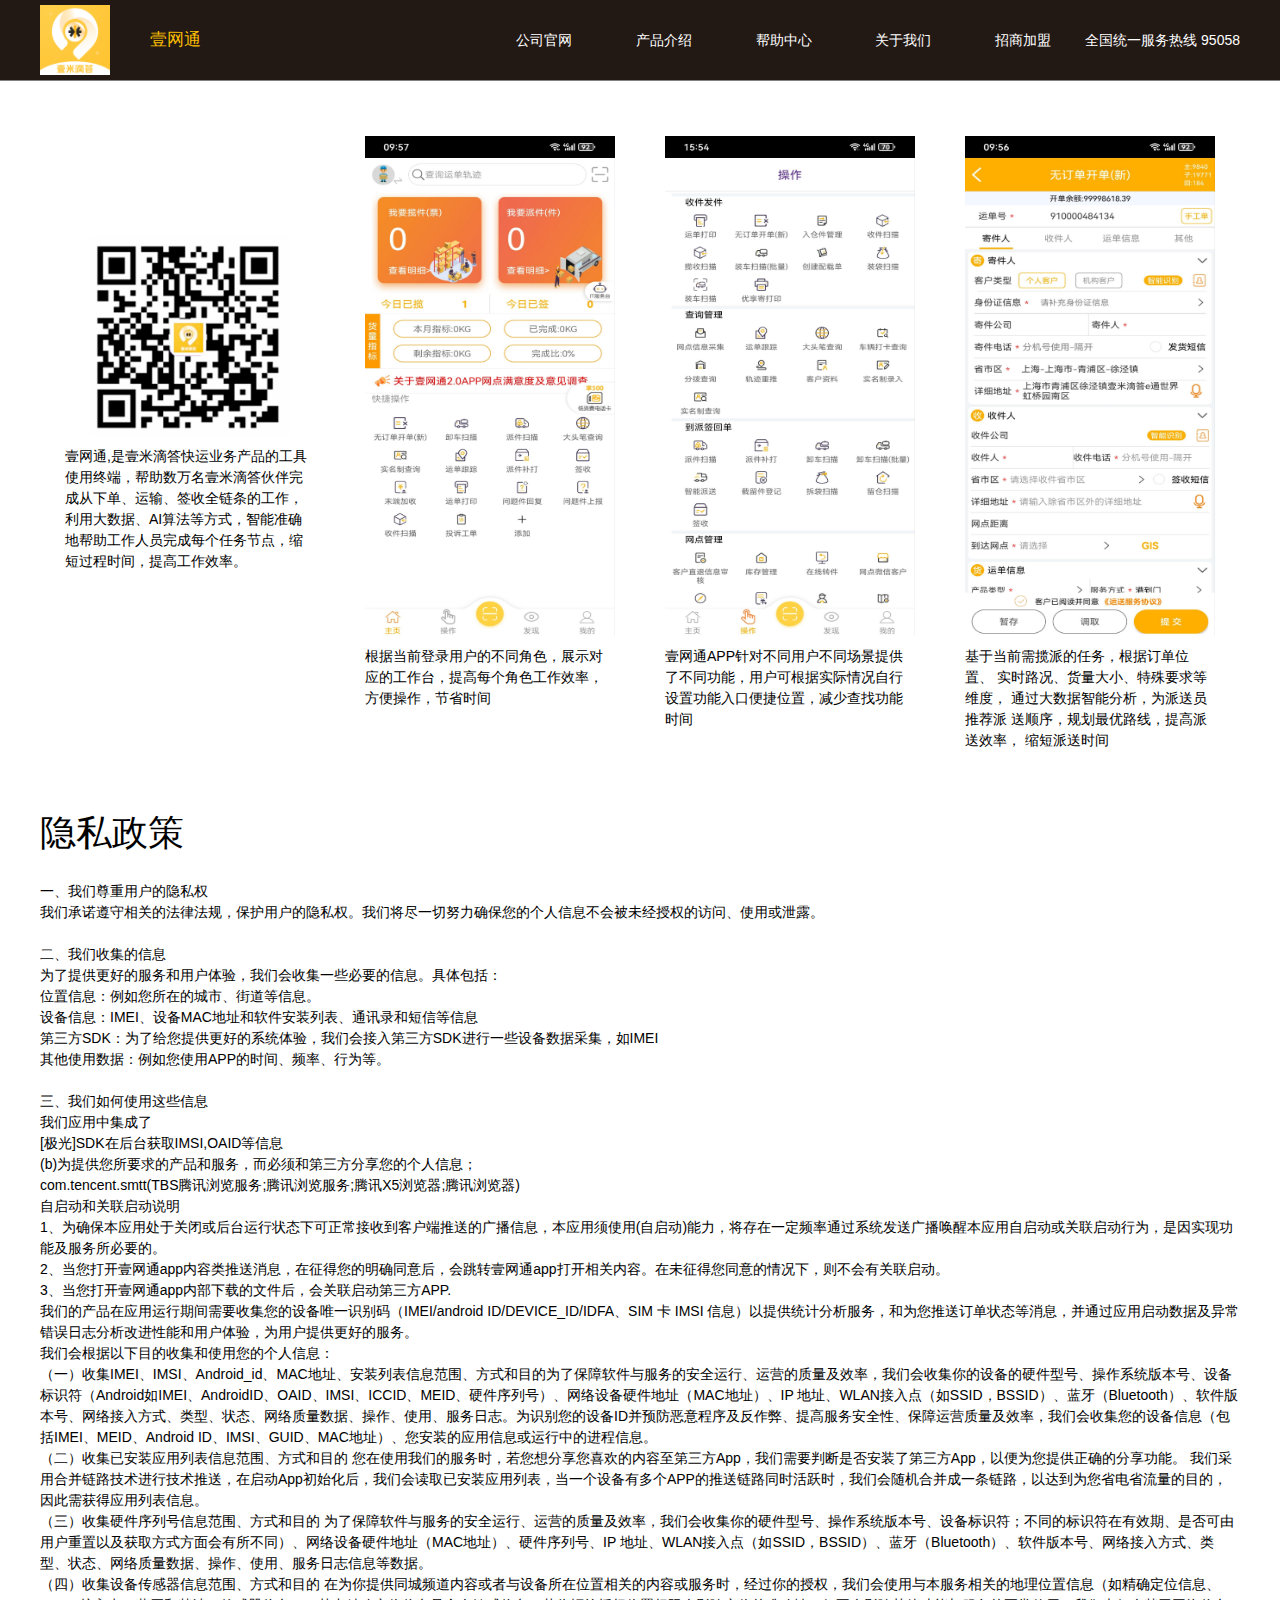
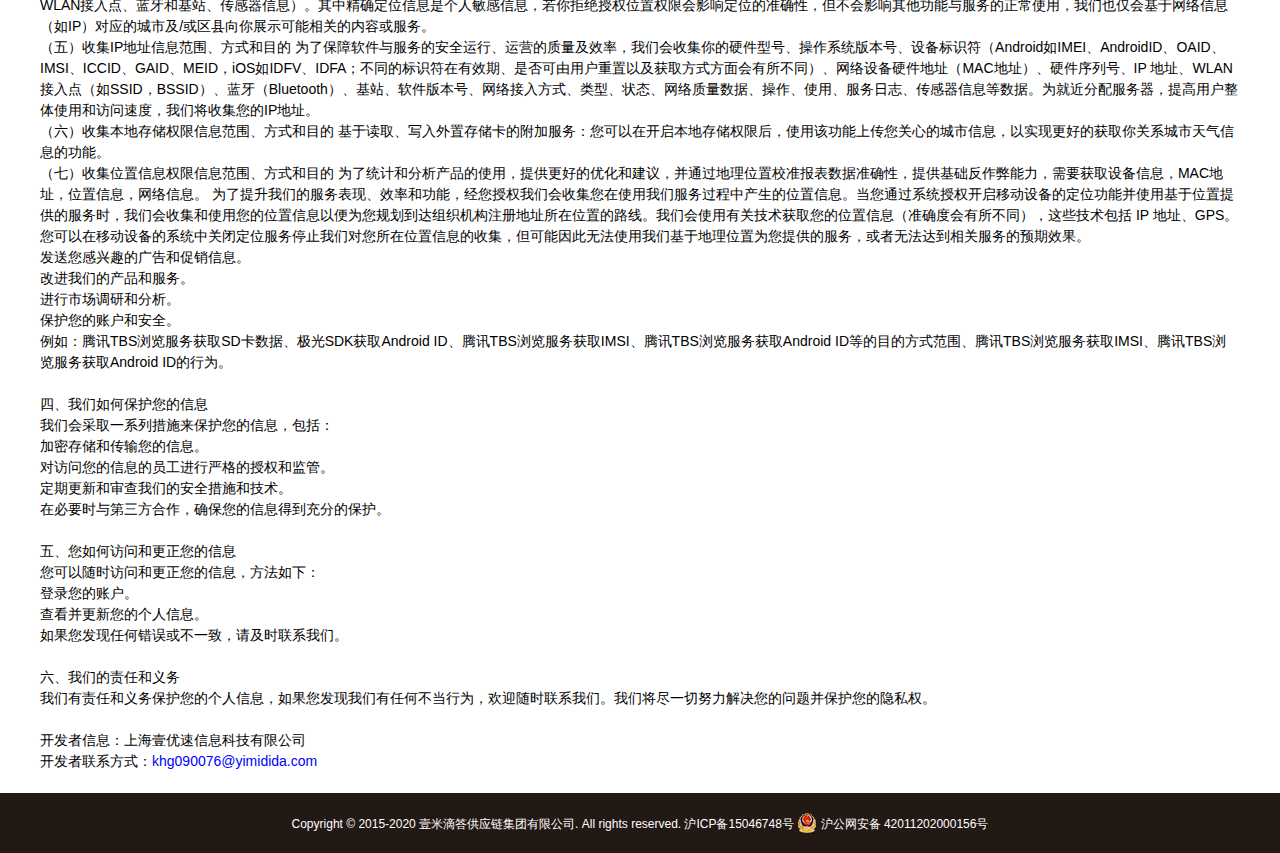
==== index.html @ 6ff6dae7 "隐私政策 更新 2" ====
<!DOCTYPE html>
<html>
	<head>
		<meta charset="utf-8">
		<title></title>
		<script type="text/javascript" src="./res/layui/layui.js"></script>
		<link rel="stylesheet" type="text/css" href="./res/layui/css/layui.css">
		<link rel="stylesheet" type="text/css" href="./res/static/css/index.css">
	</head>

	<body>
		<!-- header -->
		<div class="header_box">
			<div class="header">
				<ul class="app-header">
					<li class="app-header-menuicon">
						<i class="layui-icon layui-icon-more-vertical"></i>
					</li>
				</ul>
				<input class="logo-image" type="image" src="res/layui/images/ywt2/ic_login_pop.png" />
				<h1 class="logo">壹网通</h1>

				<div class="nav fr" style="visibility: visible">
					<a href="https://www.yimidida.com/">公司官网</a>
					<a href="https://www.yimidida.com/Product/stapleProducts?id=C2488E92-CBF9-C76B-52E8-8D02233B6C8D">产品介绍</a>
					<a href="https://www.yimidida.com/helpsupport/management?id=B631C024-19B7-6F1A-80C6-2F34BC8E3C9F">帮助中心</a>
					<a href="https://www.yimidida.com/introduction/synopsis?id=5F93431C-BCDD-25EA-813E-AEE1CCCDD65B">关于我们</a>
					<a href="https://www.yimidida.com/merchants/franchise?id=B62277F7-8A31-A162-ADBC-CE959C90589B">招商加盟</a>
					<span>全国统一服务热线 95058<span>
				</div>
			</div>
		</div>
		<!-- end-header -->

		<!-- 中间数据 -->
		<div class="content">

			<div class="layui-row layui-col-space10">
				<div class="layui-col-md3">
					<div class="img-txt" >
						<div class="qr-wrap">
							<img class="img-qr" src="res/layui/images/ywt2/image_qr.png" alt="">
						</div>
						<h3>壹网通,是壹米滴答快运业务产品的工具使用终端，帮助数万名壹米滴答伙伴完成从下单、运输、签收全链条的工作，利用大数据、AI算法等方式，智能准确地帮助工作人员完成每个任务节点，缩短过程时间，提高工作效率。</h3>
					</div>
				</div>
				<div class="layui-col-md3">
					<div class="img-txt">
						<img class="img" src="res/layui/images/ywt2/image_1.jpg" alt="">
						<h3>根据当前登录用户的不同角色，展示对应的工作台，提高每个角色工作效率，方便操作，节省时间</h3>
					</div>
				</div>
				<div class="layui-col-md3">
					<div class="img-txt">
						<img class="img" src="res/layui/images/ywt2/image_2.jpg" alt="">
						<h3>壹网通APP针对不同用户不同场景提供
							了不同功能，用户可根据实际情况自行
							设置功能入口便捷位置，减少查找功能
							时间</h3>
					</div>
				</div>
				<div class="layui-col-md3">
					<div class="img-txt">
						<img class="img" src="res/layui/images/ywt2/image_3.jpg" alt="">
						<h3>基于当前需揽派的任务，根据订单位置、
							实时路况、货量大小、特殊要求等维度，
							通过大数据智能分析，为派送员推荐派
							送顺序，规划最优路线，提高派送效率，
							缩短派送时间</h3>
					</div>
				</div>
			</div>
			<div class="policy">
				<h1>隐私政策</h1>

				<p>
					<br/>一、我们尊重用户的隐私权<br/>
					我们承诺遵守相关的法律法规，保护用户的隐私权。我们将尽一切努力确保您的个人信息不会被未经授权的访问、使用或泄露。
				</p>

				<p>
					<br/>二、我们收集的信息<br/>
					为了提供更好的服务和用户体验，我们会收集一些必要的信息。具体包括：<br/>
					位置信息：例如您所在的城市、街道等信息。<br/>
					设备信息：IMEI、设备MAC地址和软件安装列表、通讯录和短信等信息<br/>
					第三方SDK：为了给您提供更好的系统体验，我们会接入第三方SDK进行一些设备数据采集，如IMEI<br/>
					其他使用数据：例如您使用APP的时间、频率、行为等。

				</p>

				<p>
					<br/>三、我们如何使用这些信息<br/>

					我们应用中集成了<br/>
					[极光]SDK在后台获取IMSI,OAID等信息<br/>
					(b)为提供您所要求的产品和服务，而必须和第三方分享您的个人信息；<br/>
					com.tencent.smtt(TBS腾讯浏览服务;腾讯浏览服务;腾讯X5浏览器;腾讯浏览器)<br/>

					自启动和关联启动说明<br/>
					1、为确保本应用处于关闭或后台运行状态下可正常接收到客户端推送的广播信息，本应用须使用(自启动)能力，将存在一定频率通过系统发送广播唤醒本应用自启动或关联启动行为，是因实现功能及服务所必要的。<br/>
					2、当您打开壹网通app内容类推送消息，在征得您的明确同意后，会跳转壹网通app打开相关内容。在未征得您同意的情况下，则不会有关联启动。<br/>
					3、当您打开壹网通app内部下载的文件后，会关联启动第三方APP.<br/>
					我们的产品在应用运行期间需要收集您的设备唯一识别码（IMEI/android ID/DEVICE_ID/IDFA、SIM 卡 IMSI 信息）以提供统计分析服务，和为您推送订单状态等消息，并通过应用启动数据及异常错误日志分析改进性能和用户体验，为用户提供更好的服务。<br/>


					我们会根据以下目的收集和使用您的个人信息：<br/>
					（一）收集IMEI、IMSI、Android_id、MAC地址、安装列表信息范围、方式和目的为了保障软件与服务的安全运行、运营的质量及效率，我们会收集你的设备的硬件型号、操作系统版本号、设备标识符（Android如IMEI、AndroidID、OAID、IMSI、ICCID、MEID、硬件序列号）、网络设备硬件地址（MAC地址）、IP 地址、WLAN接入点（如SSID，BSSID）、蓝牙（Bluetooth）、软件版本号、网络接入方式、类型、状态、网络质量数据、操作、使用、服务日志。为识别您的设备ID并预防恶意程序及反作弊、提高服务安全性、保障运营质量及效率，我们会收集您的设备信息（包括IMEI、MEID、Android ID、IMSI、GUID、MAC地址）、您安装的应用信息或运行中的进程信息。<br/>
					（二）收集已安装应用列表信息范围、方式和目的
					您在使用我们的服务时，若您想分享您喜欢的内容至第三方App，我们需要判断是否安装了第三方App，以便为您提供正确的分享功能。 我们采用合并链路技术进行技术推送，在启动App初始化后，我们会读取已安装应用列表，当一个设备有多个APP的推送链路同时活跃时，我们会随机合并成一条链路，以达到为您省电省流量的目的，因此需获得应用列表信息。<br/>
					（三）收集硬件序列号信息范围、方式和目的
					为了保障软件与服务的安全运行、运营的质量及效率，我们会收集你的硬件型号、操作系统版本号、设备标识符；不同的标识符在有效期、是否可由用户重置以及获取方式方面会有所不同）、网络设备硬件地址（MAC地址）、硬件序列号、IP 地址、WLAN接入点（如SSID，BSSID）、蓝牙（Bluetooth）、软件版本号、网络接入方式、类型、状态、网络质量数据、操作、使用、服务日志信息等数据。<br/>
					（四）收集设备传感器信息范围、方式和目的
					在为你提供同城频道内容或者与设备所在位置相关的内容或服务时，经过你的授权，我们会使用与本服务相关的地理位置信息（如精确定位信息、WLAN接入点、蓝牙和基站、传感器信息）。其中精确定位信息是个人敏感信息，若你拒绝授权位置权限会影响定位的准确性，但不会影响其他功能与服务的正常使用，我们也仅会基于网络信息（如IP）对应的城市及/或区县向你展示可能相关的内容或服务。<br/>
					（五）收集IP地址信息范围、方式和目的
					为了保障软件与服务的安全运行、运营的质量及效率，我们会收集你的硬件型号、操作系统版本号、设备标识符（Android如IMEI、AndroidID、OAID、IMSI、ICCID、GAID、MEID，iOS如IDFV、IDFA；不同的标识符在有效期、是否可由用户重置以及获取方式方面会有所不同）、网络设备硬件地址（MAC地址）、硬件序列号、IP 地址、WLAN接入点（如SSID，BSSID）、蓝牙（Bluetooth）、基站、软件版本号、网络接入方式、类型、状态、网络质量数据、操作、使用、服务日志、传感器信息等数据。为就近分配服务器，提高用户整体使用和访问速度，我们将收集您的IP地址。<br/>
					（六）收集本地存储权限信息范围、方式和目的
					基于读取、写入外置存储卡的附加服务：您可以在开启本地存储权限后，使用该功能上传您关心的城市信息，以实现更好的获取你关系城市天气信息的功能。<br/>
					（七）收集位置信息权限信息范围、方式和目的
					为了统计和分析产品的使用，提供更好的优化和建议，并通过地理位置校准报表数据准确性，提供基础反作弊能力，需要获取设备信息，MAC地址，位置信息，网络信息。
					为了提升我们的服务表现、效率和功能，经您授权我们会收集您在使用我们服务过程中产生的位置信息。当您通过系统授权开启移动设备的定位功能并使用基于位置提供的服务时，我们会收集和使用您的位置信息以便为您规划到达组织机构注册地址所在位置的路线。我们会使用有关技术获取您的位置信息（准确度会有所不同），这些技术包括 IP 地址、GPS。您可以在移动设备的系统中关闭定位服务停止我们对您所在位置信息的收集，但可能因此无法使用我们基于地理位置为您提供的服务，或者无法达到相关服务的预期效果。<br/>
					发送您感兴趣的广告和促销信息。<br/>
					改进我们的产品和服务。<br/>
					进行市场调研和分析。<br/>
					保护您的账户和安全。<br/>
					例如：腾讯TBS浏览服务获取SD卡数据、极光SDK获取Android ID、腾讯TBS浏览服务获取IMSI、腾讯TBS浏览服务获取Android ID等的目的方式范围、腾讯TBS浏览服务获取IMSI、腾讯TBS浏览服务获取Android ID的行为。<br/>
				</p>

				<p>
					<br/>四、我们如何保护您的信息<br/>
					我们会采取一系列措施来保护您的信息，包括：<br/>
					加密存储和传输您的信息。<br/>
					对访问您的信息的员工进行严格的授权和监管。<br/>
					定期更新和审查我们的安全措施和技术。<br/>
					在必要时与第三方合作，确保您的信息得到充分的保护。<br/>
				</p>

				<p>
					<br/>五、您如何访问和更正您的信息<br/>
					您可以随时访问和更正您的信息，方法如下：<br/>
					登录您的账户。<br/>
					查看并更新您的个人信息。<br/>
					如果您发现任何错误或不一致，请及时联系我们。<br/>
				</p>

				<p>
					<br/>六、我们的责任和义务<br/>

					我们有责任和义务保护您的个人信息，如果您发现我们有任何不当行为，欢迎随时联系我们。我们将尽一切努力解决您的问题并保护您的隐私权。<br/>


				</p>

				<p>
					<br/>开发者信息：上海壹优速信息科技有限公司<br/>
					开发者联系方式：<label style="color: #0000FF">khg090076@yimidida.com</label>
					<br/>
					<br/>

				</p>

			</div>

			<div class="title">
				Copyright © 2015-2020 壹米滴答供应链集团有限公司. All rights reserved. 沪ICP备15046748号
				<input class="image-beian" type="image" src="res/layui/images/beian.png" />
				<a>沪公网安备 42011202000156号</a>

				<!-- <a href="https://www.beian.gov.cn/portal/registerSystemInfo?COLLCC=3484918587&recordcode=31011802001324">沪公网安备 42011202000156号</a> -->

			</div>

		</div>

		<script>
			layui.use('carousel', function() {
				var carousel = layui.carousel;
				//建造实例
				carousel.render({
					elem: '#test1',
					width: '100%' ,//设置容器宽度
					height: '500px',
					arrow: 'always' //始终显示箭头
					// ,anim: 'updown' //上下切换 ，左右切换
				});
			});
		</script>
	</body>



</html>
---- res/layui/css/layui.css ----
/** layui-v2.4.5 MIT License By https://www.layui.com */
 .layui-inline,img{display:inline-block;vertical-align:middle}h1,h2,h3,h4,h5,h6{font-weight:400}.layui-edge,.layui-header,.layui-inline,.layui-main{position:relative}.layui-elip,.layui-form-checkbox span,.layui-form-pane .layui-form-label{text-overflow:ellipsis;white-space:nowrap}.layui-btn,.layui-edge,.layui-inline,img{vertical-align:middle}.layui-btn,.layui-disabled,.layui-icon,.layui-unselect{-webkit-user-select:none;-ms-user-select:none;-moz-user-select:none}blockquote,body,button,dd,div,dl,dt,form,h1,h2,h3,h4,h5,h6,input,li,ol,p,pre,td,textarea,th,ul{margin:0;padding:0;-webkit-tap-highlight-color:rgba(0,0,0,0)}a:active,a:hover{outline:0}img{border:none}li{list-style:none}table{border-collapse:collapse;border-spacing:0}h4,h5,h6{font-size:100%}button,input,optgroup,option,select,textarea{font-family:inherit;font-size:inherit;font-style:inherit;font-weight:inherit;outline:0}pre{white-space:pre-wrap;white-space:-moz-pre-wrap;white-space:-pre-wrap;white-space:-o-pre-wrap;word-wrap:break-word}body{line-height:24px;font:14px Helvetica Neue,Helvetica,PingFang SC,Tahoma,Arial,sans-serif}hr{height:1px;margin:10px 0;border:0;clear:both}a{color:#333;text-decoration:none}a:hover{color:#777}a cite{font-style:normal;*cursor:pointer}.layui-border-box,.layui-border-box *{box-sizing:border-box}.layui-box,.layui-box *{box-sizing:content-box}.layui-clear{clear:both;*zoom:1}.layui-clear:after{content:'\20';clear:both;*zoom:1;display:block;height:0}.layui-inline{*display:inline;*zoom:1}.layui-edge{display:inline-block;width:0;height:0;border-width:6px;border-style:dashed;border-color:transparent;overflow:hidden}.layui-edge-top{top:-4px;border-bottom-color:#999;border-bottom-style:solid}.layui-edge-right{border-left-color:#999;border-left-style:solid}.layui-edge-bottom{top:2px;border-top-color:#999;border-top-style:solid}.layui-edge-left{border-right-color:#999;border-right-style:solid}.layui-elip{overflow:hidden}.layui-disabled,.layui-disabled:hover{color:#d2d2d2!important;cursor:not-allowed!important}.layui-circle{border-radius:100%}.layui-show{display:block!important}.layui-hide{display:none!important}@font-face{font-family:layui-icon;src:url(../font/iconfont.eot?v=240);src:url(../font/iconfont.eot?v=240#iefix) format('embedded-opentype'),url(../font/iconfont.svg?v=240#iconfont) format('svg'),url(../font/iconfont.woff?v=240) format('woff'),url(../font/iconfont.ttf?v=240) format('truetype')}.layui-icon{font-family:layui-icon!important;font-size:16px;font-style:normal;-webkit-font-smoothing:antialiased;-moz-osx-font-smoothing:grayscale}.layui-icon-reply-fill:before{content:"\e611"}.layui-icon-set-fill:before{content:"\e614"}.layui-icon-menu-fill:before{content:"\e60f"}.layui-icon-search:before{content:"\e615"}.layui-icon-share:before{content:"\e641"}.layui-icon-set-sm:before{content:"\e620"}.layui-icon-engine:before{content:"\e628"}.layui-icon-close:before{content:"\1006"}.layui-icon-close-fill:before{content:"\1007"}.layui-icon-chart-screen:before{content:"\e629"}.layui-icon-star:before{content:"\e600"}.layui-icon-circle-dot:before{content:"\e617"}.layui-icon-chat:before{content:"\e606"}.layui-icon-release:before{content:"\e609"}.layui-icon-list:before{content:"\e60a"}.layui-icon-chart:before{content:"\e62c"}.layui-icon-ok-circle:before{content:"\1005"}.layui-icon-layim-theme:before{content:"\e61b"}.layui-icon-table:before{content:"\e62d"}.layui-icon-right:before{content:"\e602"}.layui-icon-left:before{content:"\e603"}.layui-icon-cart-simple:before{content:"\e698"}.layui-icon-face-cry:before{content:"\e69c"}.layui-icon-face-smile:before{content:"\e6af"}.layui-icon-survey:before{content:"\e6b2"}.layui-icon-tree:before{content:"\e62e"}.layui-icon-upload-circle:before{content:"\e62f"}.layui-icon-add-circle:before{content:"\e61f"}.layui-icon-download-circle:before{content:"\e601"}.layui-icon-templeate-1:before{content:"\e630"}.layui-icon-util:before{content:"\e631"}.layui-icon-face-surprised:before{content:"\e664"}.layui-icon-edit:before{content:"\e642"}.layui-icon-speaker:before{content:"\e645"}.layui-icon-down:before{content:"\e61a"}.layui-icon-file:before{content:"\e621"}.layui-icon-layouts:before{content:"\e632"}.layui-icon-rate-half:before{content:"\e6c9"}.layui-icon-add-circle-fine:before{content:"\e608"}.layui-icon-prev-circle:before{content:"\e633"}.layui-icon-read:before{content:"\e705"}.layui-icon-404:before{content:"\e61c"}.layui-icon-carousel:before{content:"\e634"}.layui-icon-help:before{content:"\e607"}.layui-icon-code-circle:before{content:"\e635"}.layui-icon-water:before{content:"\e636"}.layui-icon-username:before{content:"\e66f"}.layui-icon-find-fill:before{content:"\e670"}.layui-icon-about:before{content:"\e60b"}.layui-icon-location:before{content:"\e715"}.layui-icon-up:before{content:"\e619"}.layui-icon-pause:before{content:"\e651"}.layui-icon-date:before{content:"\e637"}.layui-icon-layim-uploadfile:before{content:"\e61d"}.layui-icon-delete:before{content:"\e640"}.layui-icon-play:before{content:"\e652"}.layui-icon-top:before{content:"\e604"}.layui-icon-friends:before{content:"\e612"}.layui-icon-refresh-3:before{content:"\e9aa"}.layui-icon-ok:before{content:"\e605"}.layui-icon-layer:before{content:"\e638"}.layui-icon-face-smile-fine:before{content:"\e60c"}.layui-icon-dollar:before{content:"\e659"}.layui-icon-group:before{content:"\e613"}.layui-icon-layim-download:before{content:"\e61e"}.layui-icon-picture-fine:before{content:"\e60d"}.layui-icon-link:before{content:"\e64c"}.layui-icon-diamond:before{content:"\e735"}.layui-icon-log:before{content:"\e60e"}.layui-icon-rate-solid:before{content:"\e67a"}.layui-icon-fonts-del:before{content:"\e64f"}.layui-icon-unlink:before{content:"\e64d"}.layui-icon-fonts-clear:before{content:"\e639"}.layui-icon-triangle-r:before{content:"\e623"}.layui-icon-circle:before{content:"\e63f"}.layui-icon-radio:before{content:"\e643"}.layui-icon-align-center:before{content:"\e647"}.layui-icon-align-right:before{content:"\e648"}.layui-icon-align-left:before{content:"\e649"}.layui-icon-loading-1:before{content:"\e63e"}.layui-icon-return:before{content:"\e65c"}.layui-icon-fonts-strong:before{content:"\e62b"}.layui-icon-upload:before{content:"\e67c"}.layui-icon-dialogue:before{content:"\e63a"}.layui-icon-video:before{content:"\e6ed"}.layui-icon-headset:before{content:"\e6fc"}.layui-icon-cellphone-fine:before{content:"\e63b"}.layui-icon-add-1:before{content:"\e654"}.layui-icon-face-smile-b:before{content:"\e650"}.layui-icon-fonts-html:before{content:"\e64b"}.layui-icon-form:before{content:"\e63c"}.layui-icon-cart:before{content:"\e657"}.layui-icon-camera-fill:before{content:"\e65d"}.layui-icon-tabs:before{content:"\e62a"}.layui-icon-fonts-code:before{content:"\e64e"}.layui-icon-fire:before{content:"\e756"}.layui-icon-set:before{content:"\e716"}.layui-icon-fonts-u:before{content:"\e646"}.layui-icon-triangle-d:before{content:"\e625"}.layui-icon-tips:before{content:"\e702"}.layui-icon-picture:before{content:"\e64a"}.layui-icon-more-vertical:before{content:"\e671"}.layui-icon-flag:before{content:"\e66c"}.layui-icon-loading:before{content:"\e63d"}.layui-icon-fonts-i:before{content:"\e644"}.layui-icon-refresh-1:before{content:"\e666"}.layui-icon-rmb:before{content:"\e65e"}.layui-icon-home:before{content:"\e68e"}.layui-icon-user:before{content:"\e770"}.layui-icon-notice:before{content:"\e667"}.layui-icon-login-weibo:before{content:"\e675"}.layui-icon-voice:before{content:"\e688"}.layui-icon-upload-drag:before{content:"\e681"}.layui-icon-login-qq:before{content:"\e676"}.layui-icon-snowflake:before{content:"\e6b1"}.layui-icon-file-b:before{content:"\e655"}.layui-icon-template:before{content:"\e663"}.layui-icon-auz:before{content:"\e672"}.layui-icon-console:before{content:"\e665"}.layui-icon-app:before{content:"\e653"}.layui-icon-prev:before{content:"\e65a"}.layui-icon-website:before{content:"\e7ae"}.layui-icon-next:before{content:"\e65b"}.layui-icon-component:before{content:"\e857"}.layui-icon-more:before{content:"\e65f"}.layui-icon-login-wechat:before{content:"\e677"}.layui-icon-shrink-right:before{content:"\e668"}.layui-icon-spread-left:before{content:"\e66b"}.layui-icon-camera:before{content:"\e660"}.layui-icon-note:before{content:"\e66e"}.layui-icon-refresh:before{content:"\e669"}.layui-icon-female:before{content:"\e661"}.layui-icon-male:before{content:"\e662"}.layui-icon-password:before{content:"\e673"}.layui-icon-senior:before{content:"\e674"}.layui-icon-theme:before{content:"\e66a"}.layui-icon-tread:before{content:"\e6c5"}.layui-icon-praise:before{content:"\e6c6"}.layui-icon-star-fill:before{content:"\e658"}.layui-icon-rate:before{content:"\e67b"}.layui-icon-template-1:before{content:"\e656"}.layui-icon-vercode:before{content:"\e679"}.layui-icon-cellphone:before{content:"\e678"}.layui-icon-screen-full:before{content:"\e622"}.layui-icon-screen-restore:before{content:"\e758"}.layui-icon-cols:before{content:"\e610"}.layui-icon-export:before{content:"\e67d"}.layui-icon-print:before{content:"\e66d"}.layui-icon-slider:before{content:"\e714"}.layui-main{width:1140px;margin:0 auto}.layui-header{z-index:1000;height:60px}.layui-header a:hover{transition:all .5s;-webkit-transition:all .5s}.layui-side{position:fixed;left:0;top:0;bottom:0;z-index:999;width:200px;overflow-x:hidden}.layui-side-scroll{position:relative;width:220px;height:100%;overflow-x:hidden}.layui-body{position:absolute;left:200px;right:0;top:0;bottom:0;z-index:998;width:auto;overflow:hidden;overflow-y:auto;box-sizing:border-box}.layui-layout-body{overflow:hidden}.layui-layout-admin .layui-header{background-color:#23262E}.layui-layout-admin .layui-side{top:60px;width:200px;overflow-x:hidden}.layui-layout-admin .layui-body{top:60px;bottom:44px}.layui-layout-admin .layui-main{width:auto;margin:0 15px}.layui-layout-admin .layui-footer{position:fixed;left:200px;right:0;bottom:0;height:44px;line-height:44px;padding:0 15px;background-color:#eee}.layui-layout-admin .layui-logo{position:absolute;left:0;top:0;width:200px;height:100%;line-height:60px;text-align:center;color:#009688;font-size:16px}.layui-layout-admin .layui-header .layui-nav{background:0 0}.layui-layout-left{position:absolute!important;left:200px;top:0}.layui-layout-right{position:absolute!important;right:0;top:0}.layui-container{position:relative;margin:0 auto;padding:0 15px;box-sizing:border-box}.layui-fluid{position:relative;margin:0 auto;padding:0 15px}.layui-row:after,.layui-row:before{content:'';display:block;clear:both}.layui-col-lg1,.layui-col-lg10,.layui-col-lg11,.layui-col-lg12,.layui-col-lg2,.layui-col-lg3,.layui-col-lg4,.layui-col-lg5,.layui-col-lg6,.layui-col-lg7,.layui-col-lg8,.layui-col-lg9,.layui-col-md1,.layui-col-md10,.layui-col-md11,.layui-col-md12,.layui-col-md2,.layui-col-md3,.layui-col-md4,.layui-col-md5,.layui-col-md6,.layui-col-md7,.layui-col-md8,.layui-col-md9,.layui-col-sm1,.layui-col-sm10,.layui-col-sm11,.layui-col-sm12,.layui-col-sm2,.layui-col-sm3,.layui-col-sm4,.layui-col-sm5,.layui-col-sm6,.layui-col-sm7,.layui-col-sm8,.layui-col-sm9,.layui-col-xs1,.layui-col-xs10,.layui-col-xs11,.layui-col-xs12,.layui-col-xs2,.layui-col-xs3,.layui-col-xs4,.layui-col-xs5,.layui-col-xs6,.layui-col-xs7,.layui-col-xs8,.layui-col-xs9{position:relative;display:block;box-sizing:border-box}.layui-col-xs1,.layui-col-xs10,.layui-col-xs11,.layui-col-xs12,.layui-col-xs2,.layui-col-xs3,.layui-col-xs4,.layui-col-xs5,.layui-col-xs6,.layui-col-xs7,.layui-col-xs8,.layui-col-xs9{float:left}.layui-col-xs1{width:8.33333333%}.layui-col-xs2{width:16.66666667%}.layui-col-xs3{width:25%}.layui-col-xs4{width:33.33333333%}.layui-col-xs5{width:41.66666667%}.layui-col-xs6{width:50%}.layui-col-xs7{width:58.33333333%}.layui-col-xs8{width:66.66666667%}.layui-col-xs9{width:75%}.layui-col-xs10{width:83.33333333%}.layui-col-xs11{width:91.66666667%}.layui-col-xs12{width:100%}.layui-col-xs-offset1{margin-left:8.33333333%}.layui-col-xs-offset2{margin-left:16.66666667%}.layui-col-xs-offset3{margin-left:25%}.layui-col-xs-offset4{margin-left:33.33333333%}.layui-col-xs-offset5{margin-left:41.66666667%}.layui-col-xs-offset6{margin-left:50%}.layui-col-xs-offset7{margin-left:58.33333333%}.layui-col-xs-offset8{margin-left:66.66666667%}.layui-col-xs-offset9{margin-left:75%}.layui-col-xs-offset10{margin-left:83.33333333%}.layui-col-xs-offset11{margin-left:91.66666667%}.layui-col-xs-offset12{margin-left:100%}@media screen and (max-width:768px){.layui-hide-xs{display:none!important}.layui-show-xs-block{display:block!important}.layui-show-xs-inline{display:inline!important}.layui-show-xs-inline-block{display:inline-block!important}}@media screen and (min-width:768px){.layui-container{width:750px}.layui-hide-sm{display:none!important}.layui-show-sm-block{display:block!important}.layui-show-sm-inline{display:inline!important}.layui-show-sm-inline-block{display:inline-block!important}.layui-col-sm1,.layui-col-sm10,.layui-col-sm11,.layui-col-sm12,.layui-col-sm2,.layui-col-sm3,.layui-col-sm4,.layui-col-sm5,.layui-col-sm6,.layui-col-sm7,.layui-col-sm8,.layui-col-sm9{float:left}.layui-col-sm1{width:8.33333333%}.layui-col-sm2{width:16.66666667%}.layui-col-sm3{width:25%}.layui-col-sm4{width:33.33333333%}.layui-col-sm5{width:41.66666667%}.layui-col-sm6{width:50%}.layui-col-sm7{width:58.33333333%}.layui-col-sm8{width:66.66666667%}.layui-col-sm9{width:75%}.layui-col-sm10{width:83.33333333%}.layui-col-sm11{width:91.66666667%}.layui-col-sm12{width:100%}.layui-col-sm-offset1{margin-left:8.33333333%}.layui-col-sm-offset2{margin-left:16.66666667%}.layui-col-sm-offset3{margin-left:25%}.layui-col-sm-offset4{margin-left:33.33333333%}.layui-col-sm-offset5{margin-left:41.66666667%}.layui-col-sm-offset6{margin-left:50%}.layui-col-sm-offset7{margin-left:58.33333333%}.layui-col-sm-offset8{margin-left:66.66666667%}.layui-col-sm-offset9{margin-left:75%}.layui-col-sm-offset10{margin-left:83.33333333%}.layui-col-sm-offset11{margin-left:91.66666667%}.layui-col-sm-offset12{margin-left:100%}}@media screen and (min-width:992px){.layui-container{width:970px}.layui-hide-md{display:none!important}.layui-show-md-block{display:block!important}.layui-show-md-inline{display:inline!important}.layui-show-md-inline-block{display:inline-block!important}.layui-col-md1,.layui-col-md10,.layui-col-md11,.layui-col-md12,.layui-col-md2,.layui-col-md3,.layui-col-md4,.layui-col-md5,.layui-col-md6,.layui-col-md7,.layui-col-md8,.layui-col-md9{float:left}.layui-col-md1{width:8.33333333%}.layui-col-md2{width:16.66666667%}.layui-col-md3{width:25%}.layui-col-md4{width:33.33333333%}.layui-col-md5{width:41.66666667%}.layui-col-md6{width:50%}.layui-col-md7{width:58.33333333%}.layui-col-md8{width:66.66666667%}.layui-col-md9{width:75%}.layui-col-md10{width:83.33333333%}.layui-col-md11{width:91.66666667%}.layui-col-md12{width:100%}.layui-col-md-offset1{margin-left:8.33333333%}.layui-col-md-offset2{margin-left:16.66666667%}.layui-col-md-offset3{margin-left:25%}.layui-col-md-offset4{margin-left:33.33333333%}.layui-col-md-offset5{margin-left:41.66666667%}.layui-col-md-offset6{margin-left:50%}.layui-col-md-offset7{margin-left:58.33333333%}.layui-col-md-offset8{margin-left:66.66666667%}.layui-col-md-offset9{margin-left:75%}.layui-col-md-offset10{margin-left:83.33333333%}.layui-col-md-offset11{margin-left:91.66666667%}.layui-col-md-offset12{margin-left:100%}}@media screen and (min-width:1200px){.layui-container{width:1170px}.layui-hide-lg{display:none!important}.layui-show-lg-block{display:block!important}.layui-show-lg-inline{display:inline!important}.layui-show-lg-inline-block{display:inline-block!important}.layui-col-lg1,.layui-col-lg10,.layui-col-lg11,.layui-col-lg12,.layui-col-lg2,.layui-col-lg3,.layui-col-lg4,.layui-col-lg5,.layui-col-lg6,.layui-col-lg7,.layui-col-lg8,.layui-col-lg9{float:left}.layui-col-lg1{width:8.33333333%}.layui-col-lg2{width:16.66666667%}.layui-col-lg3{width:25%}.layui-col-lg4{width:33.33333333%}.layui-col-lg5{width:41.66666667%}.layui-col-lg6{width:50%}.layui-col-lg7{width:58.33333333%}.layui-col-lg8{width:66.66666667%}.layui-col-lg9{width:75%}.layui-col-lg10{width:83.33333333%}.layui-col-lg11{width:91.66666667%}.layui-col-lg12{width:100%}.layui-col-lg-offset1{margin-left:8.33333333%}.layui-col-lg-offset2{margin-left:16.66666667%}.layui-col-lg-offset3{margin-left:25%}.layui-col-lg-offset4{margin-left:33.33333333%}.layui-col-lg-offset5{margin-left:41.66666667%}.layui-col-lg-offset6{margin-left:50%}.layui-col-lg-offset7{margin-left:58.33333333%}.layui-col-lg-offset8{margin-left:66.66666667%}.layui-col-lg-offset9{margin-left:75%}.layui-col-lg-offset10{margin-left:83.33333333%}.layui-col-lg-offset11{margin-left:91.66666667%}.layui-col-lg-offset12{margin-left:100%}}.layui-col-space1{margin:-.5px}.layui-col-space1>*{padding:.5px}.layui-col-space3{margin:-1.5px}.layui-col-space3>*{padding:1.5px}.layui-col-space5{margin:-2.5px}.layui-col-space5>*{padding:2.5px}.layui-col-space8{margin:-3.5px}.layui-col-space8>*{padding:3.5px}.layui-col-space10{margin:-5px}.layui-col-space10>*{padding:5px}.layui-col-space12{margin:-6px}.layui-col-space12>*{padding:6px}.layui-col-space15{margin:-7.5px}.layui-col-space15>*{padding:7.5px}.layui-col-space18{margin:-9px}.layui-col-space18>*{padding:9px}.layui-col-space20{margin:-10px}.layui-col-space20>*{padding:10px}.layui-col-space22{margin:-11px}.layui-col-space22>*{padding:11px}.layui-col-space25{margin:-12.5px}.layui-col-space25>*{padding:12.5px}.layui-col-space30{margin:-15px}.layui-col-space30>*{padding:15px}.layui-btn,.layui-input,.layui-select,.layui-textarea,.layui-upload-button{outline:0;-webkit-appearance:none;transition:all .3s;-webkit-transition:all .3s;box-sizing:border-box}.layui-elem-quote{margin-bottom:10px;padding:15px;line-height:22px;border-left:5px solid #009688;border-radius:0 2px 2px 0;background-color:#f2f2f2}.layui-quote-nm{border-style:solid;border-width:1px 1px 1px 5px;background:0 0}.layui-elem-field{margin-bottom:10px;padding:0;border-width:1px;border-style:solid}.layui-elem-field legend{margin-left:20px;padding:0 10px;font-size:20px;font-weight:300}.layui-field-title{margin:10px 0 20px;border-width:1px 0 0}.layui-field-box{padding:10px 15px}.layui-field-title .layui-field-box{padding:10px 0}.layui-progress{position:relative;height:6px;border-radius:20px;background-color:#e2e2e2}.layui-progress-bar{position:absolute;left:0;top:0;width:0;max-width:100%;height:6px;border-radius:20px;text-align:right;background-color:#5FB878;transition:all .3s;-webkit-transition:all .3s}.layui-progress-big,.layui-progress-big .layui-progress-bar{height:18px;line-height:18px}.layui-progress-text{position:relative;top:-20px;line-height:18px;font-size:12px;color:#666}.layui-progress-big .layui-progress-text{position:static;padding:0 10px;color:#fff}.layui-collapse{border-width:1px;border-style:solid;border-radius:2px}.layui-colla-content,.layui-colla-item{border-top-width:1px;border-top-style:solid}.layui-colla-item:first-child{border-top:none}.layui-colla-title{position:relative;height:42px;line-height:42px;padding:0 15px 0 35px;color:#333;background-color:#f2f2f2;cursor:pointer;font-size:14px;overflow:hidden}.layui-colla-content{display:none;padding:10px 15px;line-height:22px;color:#666}.layui-colla-icon{position:absolute;left:15px;top:0;font-size:14px}.layui-card{margin-bottom:15px;border-radius:2px;background-color:#fff;box-shadow:0 1px 2px 0 rgba(0,0,0,.05)}.layui-card:last-child{margin-bottom:0}.layui-card-header{position:relative;height:42px;line-height:42px;padding:0 15px;border-bottom:1px solid #f6f6f6;color:#333;border-radius:2px 2px 0 0;font-size:14px}.layui-bg-black,.layui-bg-blue,.layui-bg-cyan,.layui-bg-green,.layui-bg-orange,.layui-bg-red{color:#fff!important}.layui-card-body{position:relative;padding:10px 15px;line-height:24px}.layui-card-body[pad15]{padding:15px}.layui-card-body[pad20]{padding:20px}.layui-card-body .layui-table{margin:5px 0}.layui-card .layui-tab{margin:0}.layui-panel-window{position:relative;padding:15px;border-radius:0;border-top:5px solid #E6E6E6;background-color:#fff}.layui-auxiliar-moving{position:fixed;left:0;right:0;top:0;bottom:0;width:100%;height:100%;background:0 0;z-index:9999999999}.layui-form-label,.layui-form-mid,.layui-form-select,.layui-input-block,.layui-input-inline,.layui-textarea{position:relative}.layui-bg-red{background-color:#FF5722!important}.layui-bg-orange{background-color:#FFB800!important}.layui-bg-green{background-color:#009688!important}.layui-bg-cyan{background-color:#2F4056!important}.layui-bg-blue{background-color:#1E9FFF!important}.layui-bg-black{background-color:#393D49!important}.layui-bg-gray{background-color:#eee!important;color:#666!important}.layui-badge-rim,.layui-colla-content,.layui-colla-item,.layui-collapse,.layui-elem-field,.layui-form-pane .layui-form-item[pane],.layui-form-pane .layui-form-label,.layui-input,.layui-layedit,.layui-layedit-tool,.layui-quote-nm,.layui-select,.layui-tab-bar,.layui-tab-card,.layui-tab-title,.layui-tab-title .layui-this:after,.layui-textarea{border-color:#e6e6e6}.layui-timeline-item:before,hr{background-color:#e6e6e6}.layui-text{line-height:22px;font-size:14px;color:#666}.layui-text h1,.layui-text h2,.layui-text h3{font-weight:500;color:#333}.layui-text h1{font-size:30px}.layui-text h2{font-size:24px}.layui-text h3{font-size:18px}.layui-text a:not(.layui-btn){color:#01AAED}.layui-text a:not(.layui-btn):hover{text-decoration:underline}.layui-text ul{padding:5px 0 5px 15px}.layui-text ul li{margin-top:5px;list-style-type:disc}.layui-text em,.layui-word-aux{color:#999!important;padding:0 5px!important}.layui-btn{display:inline-block;height:38px;line-height:38px;padding:0 18px;background-color:#009688;color:#fff;white-space:nowrap;text-align:center;font-size:14px;border:none;border-radius:2px;cursor:pointer}.layui-btn:hover{opacity:.8;filter:alpha(opacity=80);color:#fff}.layui-btn:active{opacity:1;filter:alpha(opacity=100)}.layui-btn+.layui-btn{margin-left:10px}.layui-btn-container{font-size:0}.layui-btn-container .layui-btn{margin-right:10px;margin-bottom:10px}.layui-btn-container .layui-btn+.layui-btn{margin-left:0}.layui-table .layui-btn-container .layui-btn{margin-bottom:9px}.layui-btn-radius{border-radius:100px}.layui-btn .layui-icon{margin-right:3px;font-size:18px;vertical-align:bottom;vertical-align:middle\9}.layui-btn-primary{border:1px solid #C9C9C9;background-color:#fff;color:#555}.layui-btn-primary:hover{border-color:#009688;color:#333}.layui-btn-normal{background-color:#1E9FFF}.layui-btn-warm{background-color:#FFB800}.layui-btn-danger{background-color:#FF5722}.layui-btn-disabled,.layui-btn-disabled:active,.layui-btn-disabled:hover{border:1px solid #e6e6e6;background-color:#FBFBFB;color:#C9C9C9;cursor:not-allowed;opacity:1}.layui-btn-lg{height:44px;line-height:44px;padding:0 25px;font-size:16px}.layui-btn-sm{height:30px;line-height:30px;padding:0 10px;font-size:12px}.layui-btn-sm i{font-size:16px!important}.layui-btn-xs{height:22px;line-height:22px;padding:0 5px;font-size:12px}.layui-btn-xs i{font-size:14px!important}.layui-btn-group{display:inline-block;vertical-align:middle;font-size:0}.layui-btn-group .layui-btn{margin-left:0!important;margin-right:0!important;border-left:1px solid rgba(255,255,255,.5);border-radius:0}.layui-btn-group .layui-btn-primary{border-left:none}.layui-btn-group .layui-btn-primary:hover{border-color:#C9C9C9;color:#009688}.layui-btn-group .layui-btn:first-child{border-left:none;border-radius:2px 0 0 2px}.layui-btn-group .layui-btn-primary:first-child{border-left:1px solid #c9c9c9}.layui-btn-group .layui-btn:last-child{border-radius:0 2px 2px 0}.layui-btn-group .layui-btn+.layui-btn{margin-left:0}.layui-btn-group+.layui-btn-group{margin-left:10px}.layui-btn-fluid{width:100%}.layui-input,.layui-select,.layui-textarea{height:38px;line-height:1.3;line-height:38px\9;border-width:1px;border-style:solid;background-color:#fff;border-radius:2px}.layui-input::-webkit-input-placeholder,.layui-select::-webkit-input-placeholder,.layui-textarea::-webkit-input-placeholder{line-height:1.3}.layui-input,.layui-textarea{display:block;width:100%;padding-left:10px}.layui-input:hover,.layui-textarea:hover{border-color:#D2D2D2!important}.layui-input:focus,.layui-textarea:focus{border-color:#C9C9C9!important}.layui-textarea{min-height:100px;height:auto;line-height:20px;padding:6px 10px;resize:vertical}.layui-select{padding:0 10px}.layui-form input[type=checkbox],.layui-form input[type=radio],.layui-form select{display:none}.layui-form [lay-ignore]{display:initial}.layui-form-item{margin-bottom:15px;clear:both;*zoom:1}.layui-form-item:after{content:'\20';clear:both;*zoom:1;display:block;height:0}.layui-form-label{float:left;display:block;padding:9px 15px;width:80px;font-weight:400;line-height:20px;text-align:right}.layui-form-label-col{display:block;float:none;padding:9px 0;line-height:20px;text-align:left}.layui-form-item .layui-inline{margin-bottom:5px;margin-right:10px}.layui-input-block{margin-left:110px;min-height:36px}.layui-input-inline{display:inline-block;vertical-align:middle}.layui-form-item .layui-input-inline{float:left;width:190px;margin-right:10px}.layui-form-text .layui-input-inline{width:auto}.layui-form-mid{float:left;display:block;padding:9px 0!important;line-height:20px;margin-right:10px}.layui-form-danger+.layui-form-select .layui-input,.layui-form-danger:focus{border-color:#FF5722!important}.layui-form-select .layui-input{padding-right:30px;cursor:pointer}.layui-form-select .layui-edge{position:absolute;right:10px;top:50%;margin-top:-3px;cursor:pointer;border-width:6px;border-top-color:#c2c2c2;border-top-style:solid;transition:all .3s;-webkit-transition:all .3s}.layui-form-select dl{display:none;position:absolute;left:0;top:42px;padding:5px 0;z-index:899;min-width:100%;border:1px solid #d2d2d2;max-height:300px;overflow-y:auto;background-color:#fff;border-radius:2px;box-shadow:0 2px 4px rgba(0,0,0,.12);box-sizing:border-box}.layui-form-select dl dd,.layui-form-select dl dt{padding:0 10px;line-height:36px;white-space:nowrap;overflow:hidden;text-overflow:ellipsis}.layui-form-select dl dt{font-size:12px;color:#999}.layui-form-select dl dd{cursor:pointer}.layui-form-select dl dd:hover{background-color:#f2f2f2;-webkit-transition:.5s all;transition:.5s all}.layui-form-select .layui-select-group dd{padding-left:20px}.layui-form-select dl dd.layui-select-tips{padding-left:10px!important;color:#999}.layui-form-select dl dd.layui-this{background-color:#5FB878;color:#fff}.layui-form-checkbox,.layui-form-select dl dd.layui-disabled{background-color:#fff}.layui-form-selected dl{display:block}.layui-form-checkbox,.layui-form-checkbox *,.layui-form-switch{display:inline-block;vertical-align:middle}.layui-form-selected .layui-edge{margin-top:-9px;-webkit-transform:rotate(180deg);transform:rotate(180deg);margin-top:-3px\9}:root .layui-form-selected .layui-edge{margin-top:-9px\0/IE9}.layui-form-selectup dl{top:auto;bottom:42px}.layui-select-none{margin:5px 0;text-align:center;color:#999}.layui-select-disabled .layui-disabled{border-color:#eee!important}.layui-select-disabled .layui-edge{border-top-color:#d2d2d2}.layui-form-checkbox{position:relative;height:30px;line-height:30px;margin-right:10px;padding-right:30px;cursor:pointer;font-size:0;-webkit-transition:.1s linear;transition:.1s linear;box-sizing:border-box}.layui-form-checkbox span{padding:0 10px;height:100%;font-size:14px;border-radius:2px 0 0 2px;background-color:#d2d2d2;color:#fff;overflow:hidden}.layui-form-checkbox:hover span{background-color:#c2c2c2}.layui-form-checkbox i{position:absolute;right:0;top:0;width:30px;height:28px;border:1px solid #d2d2d2;border-left:none;border-radius:0 2px 2px 0;color:#fff;font-size:20px;text-align:center}.layui-form-checkbox:hover i{border-color:#c2c2c2;color:#c2c2c2}.layui-form-checked,.layui-form-checked:hover{border-color:#5FB878}.layui-form-checked span,.layui-form-checked:hover span{background-color:#5FB878}.layui-form-checked i,.layui-form-checked:hover i{color:#5FB878}.layui-form-item .layui-form-checkbox{margin-top:4px}.layui-form-checkbox[lay-skin=primary]{height:auto!important;line-height:normal!important;min-width:18px;min-height:18px;border:none!important;margin-right:0;padding-left:28px;padding-right:0;background:0 0}.layui-form-checkbox[lay-skin=primary] span{padding-left:0;padding-right:15px;line-height:18px;background:0 0;color:#666}.layui-form-checkbox[lay-skin=primary] i{right:auto;left:0;width:16px;height:16px;line-height:16px;border:1px solid #d2d2d2;font-size:12px;border-radius:2px;background-color:#fff;-webkit-transition:.1s linear;transition:.1s linear}.layui-form-checkbox[lay-skin=primary]:hover i{border-color:#5FB878;color:#fff}.layui-form-checked[lay-skin=primary] i{border-color:#5FB878;background-color:#5FB878;color:#fff}.layui-checkbox-disbaled[lay-skin=primary] span{background:0 0!important;color:#c2c2c2}.layui-checkbox-disbaled[lay-skin=primary]:hover i{border-color:#d2d2d2}.layui-form-item .layui-form-checkbox[lay-skin=primary]{margin-top:10px}.layui-form-switch{position:relative;height:22px;line-height:22px;min-width:35px;padding:0 5px;margin-top:8px;border:1px solid #d2d2d2;border-radius:20px;cursor:pointer;background-color:#fff;-webkit-transition:.1s linear;transition:.1s linear}.layui-form-switch i{position:absolute;left:5px;top:3px;width:16px;height:16px;border-radius:20px;background-color:#d2d2d2;-webkit-transition:.1s linear;transition:.1s linear}.layui-form-switch em{position:relative;top:0;width:25px;margin-left:21px;padding:0!important;text-align:center!important;color:#999!important;font-style:normal!important;font-size:12px}.layui-form-onswitch{border-color:#5FB878;background-color:#5FB878}.layui-checkbox-disbaled,.layui-checkbox-disbaled i{border-color:#e2e2e2!important}.layui-form-onswitch i{left:100%;margin-left:-21px;background-color:#fff}.layui-form-onswitch em{margin-left:5px;margin-right:21px;color:#fff!important}.layui-checkbox-disbaled span{background-color:#e2e2e2!important}.layui-checkbox-disbaled:hover i{color:#fff!important}[lay-radio]{display:none}.layui-form-radio,.layui-form-radio *{display:inline-block;vertical-align:middle}.layui-form-radio{line-height:28px;margin:6px 10px 0 0;padding-right:10px;cursor:pointer;font-size:0}.layui-form-radio *{font-size:14px}.layui-form-radio>i{margin-right:8px;font-size:22px;color:#c2c2c2}.layui-form-radio>i:hover,.layui-form-radioed>i{color:#5FB878}.layui-radio-disbaled>i{color:#e2e2e2!important}.layui-form-pane .layui-form-label{width:110px;padding:8px 15px;height:38px;line-height:20px;border-width:1px;border-style:solid;border-radius:2px 0 0 2px;text-align:center;background-color:#FBFBFB;overflow:hidden;box-sizing:border-box}.layui-form-pane .layui-input-inline{margin-left:-1px}.layui-form-pane .layui-input-block{margin-left:110px;left:-1px}.layui-form-pane .layui-input{border-radius:0 2px 2px 0}.layui-form-pane .layui-form-text .layui-form-label{float:none;width:100%;border-radius:2px;box-sizing:border-box;text-align:left}.layui-form-pane .layui-form-text .layui-input-inline{display:block;margin:0;top:-1px;clear:both}.layui-form-pane .layui-form-text .layui-input-block{margin:0;left:0;top:-1px}.layui-form-pane .layui-form-text .layui-textarea{min-height:100px;border-radius:0 0 2px 2px}.layui-form-pane .layui-form-checkbox{margin:4px 0 4px 10px}.layui-form-pane .layui-form-radio,.layui-form-pane .layui-form-switch{margin-top:6px;margin-left:10px}.layui-form-pane .layui-form-item[pane]{position:relative;border-width:1px;border-style:solid}.layui-form-pane .layui-form-item[pane] .layui-form-label{position:absolute;left:0;top:0;height:100%;border-width:0 1px 0 0}.layui-form-pane .layui-form-item[pane] .layui-input-inline{margin-left:110px}@media screen and (max-width:450px){.layui-form-item .layui-form-label{text-overflow:ellipsis;overflow:hidden;white-space:nowrap}.layui-form-item .layui-inline{display:block;margin-right:0;margin-bottom:20px;clear:both}.layui-form-item .layui-inline:after{content:'\20';clear:both;display:block;height:0}.layui-form-item .layui-input-inline{display:block;float:none;left:-3px;width:auto;margin:0 0 10px 112px}.layui-form-item .layui-input-inline+.layui-form-mid{margin-left:110px;top:-5px;padding:0}.layui-form-item .layui-form-checkbox{margin-right:5px;margin-bottom:5px}}.layui-layedit{border-width:1px;border-style:solid;border-radius:2px}.layui-layedit-tool{padding:3px 5px;border-bottom-width:1px;border-bottom-style:solid;font-size:0}.layedit-tool-fixed{position:fixed;top:0;border-top:1px solid #e2e2e2}.layui-layedit-tool .layedit-tool-mid,.layui-layedit-tool .layui-icon{display:inline-block;vertical-align:middle;text-align:center;font-size:14px}.layui-layedit-tool .layui-icon{position:relative;width:32px;height:30px;line-height:30px;margin:3px 5px;color:#777;cursor:pointer;border-radius:2px}.layui-layedit-tool .layui-icon:hover{color:#393D49}.layui-layedit-tool .layui-icon:active{color:#000}.layui-layedit-tool .layedit-tool-active{background-color:#e2e2e2;color:#000}.layui-layedit-tool .layui-disabled,.layui-layedit-tool .layui-disabled:hover{color:#d2d2d2;cursor:not-allowed}.layui-layedit-tool .layedit-tool-mid{width:1px;height:18px;margin:0 10px;background-color:#d2d2d2}.layedit-tool-html{width:50px!important;font-size:30px!important}.layedit-tool-b,.layedit-tool-code,.layedit-tool-help{font-size:16px!important}.layedit-tool-d,.layedit-tool-face,.layedit-tool-image,.layedit-tool-unlink{font-size:18px!important}.layedit-tool-image input{position:absolute;font-size:0;left:0;top:0;width:100%;height:100%;opacity:.01;filter:Alpha(opacity=1);cursor:pointer}.layui-layedit-iframe iframe{display:block;width:100%}#LAY_layedit_code{overflow:hidden}.layui-laypage{display:inline-block;*display:inline;*zoom:1;vertical-align:middle;margin:10px 0;font-size:0}.layui-laypage>a:first-child,.layui-laypage>a:first-child em{border-radius:2px 0 0 2px}.layui-laypage>a:last-child,.layui-laypage>a:last-child em{border-radius:0 2px 2px 0}.layui-laypage>:first-child{margin-left:0!important}.layui-laypage>:last-child{margin-right:0!important}.layui-laypage a,.layui-laypage button,.layui-laypage input,.layui-laypage select,.layui-laypage span{border:1px solid #e2e2e2}.layui-laypage a,.layui-laypage span{display:inline-block;*display:inline;*zoom:1;vertical-align:middle;padding:0 15px;height:28px;line-height:28px;margin:0 -1px 5px 0;background-color:#fff;color:#333;font-size:12px}.layui-flow-more a *,.layui-laypage input,.layui-table-view select[lay-ignore]{display:inline-block}.layui-laypage a:hover{color:#009688}.layui-laypage em{font-style:normal}.layui-laypage .layui-laypage-spr{color:#999;font-weight:700}.layui-laypage a{text-decoration:none}.layui-laypage .layui-laypage-curr{position:relative}.layui-laypage .layui-laypage-curr em{position:relative;color:#fff}.layui-laypage .layui-laypage-curr .layui-laypage-em{position:absolute;left:-1px;top:-1px;padding:1px;width:100%;height:100%;background-color:#009688}.layui-laypage-em{border-radius:2px}.layui-laypage-next em,.layui-laypage-prev em{font-family:Sim sun;font-size:16px}.layui-laypage .layui-laypage-count,.layui-laypage .layui-laypage-limits,.layui-laypage .layui-laypage-refresh,.layui-laypage .layui-laypage-skip{margin-left:10px;margin-right:10px;padding:0;border:none}.layui-laypage .layui-laypage-limits,.layui-laypage .layui-laypage-refresh{vertical-align:top}.layui-laypage .layui-laypage-refresh i{font-size:18px;cursor:pointer}.layui-laypage select{height:22px;padding:3px;border-radius:2px;cursor:pointer}.layui-laypage .layui-laypage-skip{height:30px;line-height:30px;color:#999}.layui-laypage button,.layui-laypage input{height:30px;line-height:30px;border-radius:2px;vertical-align:top;background-color:#fff;box-sizing:border-box}.layui-laypage input{width:40px;margin:0 10px;padding:0 3px;text-align:center}.layui-laypage input:focus,.layui-laypage select:focus{border-color:#009688!important}.layui-laypage button{margin-left:10px;padding:0 10px;cursor:pointer}.layui-table,.layui-table-view{margin:10px 0}.layui-flow-more{margin:10px 0;text-align:center;color:#999;font-size:14px}.layui-flow-more a{height:32px;line-height:32px}.layui-flow-more a *{vertical-align:top}.layui-flow-more a cite{padding:0 20px;border-radius:3px;background-color:#eee;color:#333;font-style:normal}.layui-flow-more a cite:hover{opacity:.8}.layui-flow-more a i{font-size:30px;color:#737383}.layui-table{width:100%;background-color:#fff;color:#666}.layui-table tr{transition:all .3s;-webkit-transition:all .3s}.layui-table th{text-align:left;font-weight:400}.layui-table tbody tr:hover,.layui-table thead tr,.layui-table-click,.layui-table-header,.layui-table-hover,.layui-table-mend,.layui-table-patch,.layui-table-tool,.layui-table-total,.layui-table-total tr,.layui-table[lay-even] tr:nth-child(even){background-color:#f2f2f2}.layui-table td,.layui-table th,.layui-table-col-set,.layui-table-fixed-r,.layui-table-grid-down,.layui-table-header,.layui-table-page,.layui-table-tips-main,.layui-table-tool,.layui-table-total,.layui-table-view,.layui-table[lay-skin=line],.layui-table[lay-skin=row]{border-width:1px;border-style:solid;border-color:#e6e6e6}.layui-table td,.layui-table th{position:relative;padding:9px 15px;min-height:20px;line-height:20px;font-size:14px}.layui-table[lay-skin=line] td,.layui-table[lay-skin=line] th{border-width:0 0 1px}.layui-table[lay-skin=row] td,.layui-table[lay-skin=row] th{border-width:0 1px 0 0}.layui-table[lay-skin=nob] td,.layui-table[lay-skin=nob] th{border:none}.layui-table img{max-width:100px}.layui-table[lay-size=lg] td,.layui-table[lay-size=lg] th{padding:15px 30px}.layui-table-view .layui-table[lay-size=lg] .layui-table-cell{height:40px;line-height:40px}.layui-table[lay-size=sm] td,.layui-table[lay-size=sm] th{font-size:12px;padding:5px 10px}.layui-table-view .layui-table[lay-size=sm] .layui-table-cell{height:20px;line-height:20px}.layui-table[lay-data]{display:none}.layui-table-box{position:relative;overflow:hidden}.layui-table-view .layui-table{position:relative;width:auto;margin:0}.layui-table-view .layui-table[lay-skin=line]{border-width:0 1px 0 0}.layui-table-view .layui-table[lay-skin=row]{border-width:0 0 1px}.layui-table-view .layui-table td,.layui-table-view .layui-table th{padding:5px 0;border-top:none;border-left:none}.layui-table-view .layui-table th.layui-unselect .layui-table-cell span{cursor:pointer}.layui-table-view .layui-table td{cursor:default}.layui-table-view .layui-form-checkbox[lay-skin=primary] i{width:18px;height:18px}.layui-table-view .layui-form-radio{line-height:0;padding:0}.layui-table-view .layui-form-radio>i{margin:0;font-size:20px}.layui-table-init{position:absolute;left:0;top:0;width:100%;height:100%;text-align:center;z-index:110}.layui-table-init .layui-icon{position:absolute;left:50%;top:50%;margin:-15px 0 0 -15px;font-size:30px;color:#c2c2c2}.layui-table-header{border-width:0 0 1px;overflow:hidden}.layui-table-header .layui-table{margin-bottom:-1px}.layui-table-tool .layui-inline[lay-event]{position:relative;width:26px;height:26px;padding:5px;line-height:16px;margin-right:10px;text-align:center;color:#333;border:1px solid #ccc;cursor:pointer;-webkit-transition:.5s all;transition:.5s all}.layui-table-tool .layui-inline[lay-event]:hover{border:1px solid #999}.layui-table-tool-temp{padding-right:120px}.layui-table-tool-self{position:absolute;right:17px;top:10px}.layui-table-tool .layui-table-tool-self .layui-inline[lay-event]{margin:0 0 0 10px}.layui-table-tool-panel{position:absolute;top:29px;left:-1px;padding:5px 0;min-width:150px;min-height:40px;border:1px solid #d2d2d2;text-align:left;overflow-y:auto;background-color:#fff;box-shadow:0 2px 4px rgba(0,0,0,.12)}.layui-table-cell,.layui-table-tool-panel li{overflow:hidden;text-overflow:ellipsis;white-space:nowrap}.layui-table-tool-panel li{padding:0 10px;line-height:30px;-webkit-transition:.5s all;transition:.5s all}.layui-table-tool-panel li .layui-form-checkbox[lay-skin=primary]{width:100%;padding-left:28px}.layui-table-tool-panel li:hover{background-color:#f2f2f2}.layui-table-tool-panel li .layui-form-checkbox[lay-skin=primary] i{position:absolute;left:0;top:0}.layui-table-tool-panel li .layui-form-checkbox[lay-skin=primary] span{padding:0}.layui-table-tool .layui-table-tool-self .layui-table-tool-panel{left:auto;right:-1px}.layui-table-col-set{position:absolute;right:0;top:0;width:20px;height:100%;border-width:0 0 0 1px;background-color:#fff}.layui-table-sort{width:10px;height:20px;margin-left:5px;cursor:pointer!important}.layui-table-sort .layui-edge{position:absolute;left:5px;border-width:5px}.layui-table-sort .layui-table-sort-asc{top:3px;border-top:none;border-bottom-style:solid;border-bottom-color:#b2b2b2}.layui-table-sort .layui-table-sort-asc:hover{border-bottom-color:#666}.layui-table-sort .layui-table-sort-desc{bottom:5px;border-bottom:none;border-top-style:solid;border-top-color:#b2b2b2}.layui-table-sort .layui-table-sort-desc:hover{border-top-color:#666}.layui-table-sort[lay-sort=asc] .layui-table-sort-asc{border-bottom-color:#000}.layui-table-sort[lay-sort=desc] .layui-table-sort-desc{border-top-color:#000}.layui-table-cell{height:28px;line-height:28px;padding:0 15px;position:relative;box-sizing:border-box}.layui-table-cell .layui-form-checkbox[lay-skin=primary]{top:-1px;padding:0}.layui-table-cell .layui-table-link{color:#01AAED}.laytable-cell-checkbox,.laytable-cell-numbers,.laytable-cell-radio,.laytable-cell-space{padding:0;text-align:center}.layui-table-body{position:relative;overflow:auto;margin-right:-1px;margin-bottom:-1px}.layui-table-body .layui-none{line-height:26px;padding:15px;text-align:center;color:#999}.layui-table-fixed{position:absolute;left:0;top:0;z-index:101}.layui-table-fixed .layui-table-body{overflow:hidden}.layui-table-fixed-l{box-shadow:0 -1px 8px rgba(0,0,0,.08)}.layui-table-fixed-r{left:auto;right:-1px;border-width:0 0 0 1px;box-shadow:-1px 0 8px rgba(0,0,0,.08)}.layui-table-fixed-r .layui-table-header{position:relative;overflow:visible}.layui-table-mend{position:absolute;right:-49px;top:0;height:100%;width:50px}.layui-table-tool{position:relative;z-index:890;width:100%;min-height:50px;line-height:30px;padding:10px 15px;border-width:0 0 1px}.layui-table-tool .layui-btn-container{margin-bottom:-10px}.layui-table-page,.layui-table-total{border-width:1px 0 0;margin-bottom:-1px;overflow:hidden}.layui-table-page{position:relative;width:100%;padding:7px 7px 0;height:41px;font-size:12px;white-space:nowrap}.layui-table-page>div{height:26px}.layui-table-page .layui-laypage{margin:0}.layui-table-page .layui-laypage a,.layui-table-page .layui-laypage span{height:26px;line-height:26px;margin-bottom:10px;border:none;background:0 0}.layui-table-page .layui-laypage a,.layui-table-page .layui-laypage span.layui-laypage-curr{padding:0 12px}.layui-table-page .layui-laypage span{margin-left:0;padding:0}.layui-table-page .layui-laypage .layui-laypage-prev{margin-left:-7px!important}.layui-table-page .layui-laypage .layui-laypage-curr .layui-laypage-em{left:0;top:0;padding:0}.layui-table-page .layui-laypage button,.layui-table-page .layui-laypage input{height:26px;line-height:26px}.layui-table-page .layui-laypage input{width:40px}.layui-table-page .layui-laypage button{padding:0 10px}.layui-table-page select{height:18px}.layui-table-patch .layui-table-cell{padding:0;width:30px}.layui-table-edit{position:absolute;left:0;top:0;width:100%;height:100%;padding:0 14px 1px;border-radius:0;box-shadow:1px 1px 20px rgba(0,0,0,.15)}.layui-table-edit:focus{border-color:#5FB878!important}select.layui-table-edit{padding:0 0 0 10px;border-color:#C9C9C9}.layui-table-view .layui-form-checkbox,.layui-table-view .layui-form-radio,.layui-table-view .layui-form-switch{top:0;margin:0;box-sizing:content-box}.layui-table-view .layui-form-checkbox{top:-1px;height:26px;line-height:26px}.layui-table-view .layui-form-checkbox i{height:26px}.layui-table-grid .layui-table-cell{overflow:visible}.layui-table-grid-down{position:absolute;top:0;right:0;width:26px;height:100%;padding:5px 0;border-width:0 0 0 1px;text-align:center;background-color:#fff;color:#999;cursor:pointer}.layui-table-grid-down .layui-icon{position:absolute;top:50%;left:50%;margin:-8px 0 0 -8px}.layui-table-grid-down:hover{background-color:#fbfbfb}body .layui-table-tips .layui-layer-content{background:0 0;padding:0;box-shadow:0 1px 6px rgba(0,0,0,.12)}.layui-table-tips-main{margin:-44px 0 0 -1px;max-height:150px;padding:8px 15px;font-size:14px;overflow-y:scroll;background-color:#fff;color:#666}.layui-table-tips-c{position:absolute;right:-3px;top:-13px;width:20px;height:20px;padding:3px;cursor:pointer;background-color:#666;border-radius:50%;color:#fff}.layui-table-tips-c:hover{background-color:#777}.layui-table-tips-c:before{position:relative;right:-2px}.layui-upload-file{display:none!important;opacity:.01;filter:Alpha(opacity=1)}.layui-upload-drag,.layui-upload-form,.layui-upload-wrap{display:inline-block}.layui-upload-list{margin:10px 0}.layui-upload-choose{padding:0 10px;color:#999}.layui-upload-drag{position:relative;padding:30px;border:1px dashed #e2e2e2;background-color:#fff;text-align:center;cursor:pointer;color:#999}.layui-upload-drag .layui-icon{font-size:50px;color:#009688}.layui-upload-drag[lay-over]{border-color:#009688}.layui-upload-iframe{position:absolute;width:0;height:0;border:0;visibility:hidden}.layui-upload-wrap{position:relative;vertical-align:middle}.layui-upload-wrap .layui-upload-file{display:block!important;position:absolute;left:0;top:0;z-index:10;font-size:100px;width:100%;height:100%;opacity:.01;filter:Alpha(opacity=1);cursor:pointer}.layui-tree{line-height:26px}.layui-tree li{text-overflow:ellipsis;overflow:hidden;white-space:nowrap}.layui-tree li .layui-tree-spread,.layui-tree li a{display:inline-block;vertical-align:top;height:26px;*display:inline;*zoom:1;cursor:pointer}.layui-tree li a{font-size:0}.layui-tree li a i{font-size:16px}.layui-tree li a cite{padding:0 6px;font-size:14px;font-style:normal}.layui-tree li i{padding-left:6px;color:#333;-moz-user-select:none}.layui-tree li .layui-tree-check{font-size:13px}.layui-tree li .layui-tree-check:hover{color:#009E94}.layui-tree li ul{display:none;margin-left:20px}.layui-tree li .layui-tree-enter{line-height:24px;border:1px dotted #000}.layui-tree-drag{display:none;position:absolute;left:-666px;top:-666px;background-color:#f2f2f2;padding:5px 10px;border:1px dotted #000;white-space:nowrap}.layui-tree-drag i{padding-right:5px}.layui-nav{position:relative;padding:0 20px;background-color:#393D49;color:#fff;border-radius:2px;font-size:0;box-sizing:border-box}.layui-nav *{font-size:14px}.layui-nav .layui-nav-item{position:relative;display:inline-block;*display:inline;*zoom:1;vertical-align:middle;line-height:60px}.layui-nav .layui-nav-item a{display:block;padding:0 20px;color:#fff;color:rgba(255,255,255,.7);transition:all .3s;-webkit-transition:all .3s}.layui-nav .layui-this:after,.layui-nav-bar,.layui-nav-tree .layui-nav-itemed:after{position:absolute;left:0;top:0;width:0;height:5px;background-color:#5FB878;transition:all .2s;-webkit-transition:all .2s}.layui-nav-bar{z-index:1000}.layui-nav .layui-nav-item a:hover,.layui-nav .layui-this a{color:#fff}.layui-nav .layui-this:after{content:'';top:auto;bottom:0;width:100%}.layui-nav-img{width:30px;height:30px;margin-right:10px;border-radius:50%}.layui-nav .layui-nav-more{content:'';width:0;height:0;border-style:solid dashed dashed;border-color:#fff transparent transparent;overflow:hidden;cursor:pointer;transition:all .2s;-webkit-transition:all .2s;position:absolute;top:50%;right:3px;margin-top:-3px;border-width:6px;border-top-color:rgba(255,255,255,.7)}.layui-nav .layui-nav-mored,.layui-nav-itemed>a .layui-nav-more{margin-top:-9px;border-style:dashed dashed solid;border-color:transparent transparent #fff}.layui-nav-child{display:none;position:absolute;left:0;top:65px;min-width:100%;line-height:36px;padding:5px 0;box-shadow:0 2px 4px rgba(0,0,0,.12);border:1px solid #d2d2d2;background-color:#fff;z-index:100;border-radius:2px;white-space:nowrap}.layui-nav .layui-nav-child a{color:#333}.layui-nav .layui-nav-child a:hover{background-color:#f2f2f2;color:#000}.layui-nav-child dd{position:relative}.layui-nav .layui-nav-child dd.layui-this a,.layui-nav-child dd.layui-this{background-color:#5FB878;color:#fff}.layui-nav-child dd.layui-this:after{display:none}.layui-nav-tree{width:200px;padding:0}.layui-nav-tree .layui-nav-item{display:block;width:100%;line-height:45px}.layui-nav-tree .layui-nav-item a{position:relative;height:45px;line-height:45px;text-overflow:ellipsis;overflow:hidden;white-space:nowrap}.layui-nav-tree .layui-nav-item a:hover{background-color:#4E5465}.layui-nav-tree .layui-nav-bar{width:5px;height:0;background-color:#009688}.layui-nav-tree .layui-nav-child dd.layui-this,.layui-nav-tree .layui-nav-child dd.layui-this a,.layui-nav-tree .layui-this,.layui-nav-tree .layui-this>a,.layui-nav-tree .layui-this>a:hover{background-color:#009688;color:#fff}.layui-nav-tree .layui-this:after{display:none}.layui-nav-itemed>a,.layui-nav-tree .layui-nav-title a,.layui-nav-tree .layui-nav-title a:hover{color:#fff!important}.layui-nav-tree .layui-nav-child{position:relative;z-index:0;top:0;border:none;box-shadow:none}.layui-nav-tree .layui-nav-child a{height:40px;line-height:40px;color:#fff;color:rgba(255,255,255,.7)}.layui-nav-tree .layui-nav-child,.layui-nav-tree .layui-nav-child a:hover{background:0 0;color:#fff}.layui-nav-tree .layui-nav-more{right:10px}.layui-nav-itemed>.layui-nav-child{display:block;padding:0;background-color:rgba(0,0,0,.3)!important}.layui-nav-itemed>.layui-nav-child>.layui-this>.layui-nav-child{display:block}.layui-nav-side{position:fixed;top:0;bottom:0;left:0;overflow-x:hidden;z-index:999}.layui-bg-blue .layui-nav-bar,.layui-bg-blue .layui-nav-itemed:after,.layui-bg-blue .layui-this:after{background-color:#93D1FF}.layui-bg-blue .layui-nav-child dd.layui-this{background-color:#1E9FFF}.layui-bg-blue .layui-nav-itemed>a,.layui-nav-tree.layui-bg-blue .layui-nav-title a,.layui-nav-tree.layui-bg-blue .layui-nav-title a:hover{background-color:#007DDB!important}.layui-breadcrumb{visibility:hidden;font-size:0}.layui-breadcrumb>*{font-size:14px}.layui-breadcrumb a{color:#999!important}.layui-breadcrumb a:hover{color:#5FB878!important}.layui-breadcrumb a cite{color:#666;font-style:normal}.layui-breadcrumb span[lay-separator]{margin:0 10px;color:#999}.layui-tab{margin:10px 0;text-align:left!important}.layui-tab[overflow]>.layui-tab-title{overflow:hidden}.layui-tab-title{position:relative;left:0;height:40px;white-space:nowrap;font-size:0;border-bottom-width:1px;border-bottom-style:solid;transition:all .2s;-webkit-transition:all .2s}.layui-tab-title li{display:inline-block;*display:inline;*zoom:1;vertical-align:middle;font-size:14px;transition:all .2s;-webkit-transition:all .2s;position:relative;line-height:40px;min-width:65px;padding:0 15px;text-align:center;cursor:pointer}.layui-tab-title li a{display:block}.layui-tab-title .layui-this{color:#000}.layui-tab-title .layui-this:after{position:absolute;left:0;top:0;content:'';width:100%;height:41px;border-width:1px;border-style:solid;border-bottom-color:#fff;border-radius:2px 2px 0 0;box-sizing:border-box;pointer-events:none}.layui-tab-bar{position:absolute;right:0;top:0;z-index:10;width:30px;height:39px;line-height:39px;border-width:1px;border-style:solid;border-radius:2px;text-align:center;background-color:#fff;cursor:pointer}.layui-tab-bar .layui-icon{position:relative;display:inline-block;top:3px;transition:all .3s;-webkit-transition:all .3s}.layui-tab-item{display:none}.layui-tab-more{padding-right:30px;height:auto!important;white-space:normal!important}.layui-tab-more li.layui-this:after{border-bottom-color:#e2e2e2;border-radius:2px}.layui-tab-more .layui-tab-bar .layui-icon{top:-2px;top:3px\9;-webkit-transform:rotate(180deg);transform:rotate(180deg)}:root .layui-tab-more .layui-tab-bar .layui-icon{top:-2px\0/IE9}.layui-tab-content{padding:10px}.layui-tab-title li .layui-tab-close{position:relative;display:inline-block;width:18px;height:18px;line-height:20px;margin-left:8px;top:1px;text-align:center;font-size:14px;color:#c2c2c2;transition:all .2s;-webkit-transition:all .2s}.layui-tab-title li .layui-tab-close:hover{border-radius:2px;background-color:#FF5722;color:#fff}.layui-tab-brief>.layui-tab-title .layui-this{color:#009688}.layui-tab-brief>.layui-tab-more li.layui-this:after,.layui-tab-brief>.layui-tab-title .layui-this:after{border:none;border-radius:0;border-bottom:2px solid #5FB878}.layui-tab-brief[overflow]>.layui-tab-title .layui-this:after{top:-1px}.layui-tab-card{border-width:1px;border-style:solid;border-radius:2px;box-shadow:0 2px 5px 0 rgba(0,0,0,.1)}.layui-tab-card>.layui-tab-title{background-color:#f2f2f2}.layui-tab-card>.layui-tab-title li{margin-right:-1px;margin-left:-1px}.layui-tab-card>.layui-tab-title .layui-this{background-color:#fff}.layui-tab-card>.layui-tab-title .layui-this:after{border-top:none;border-width:1px;border-bottom-color:#fff}.layui-tab-card>.layui-tab-title .layui-tab-bar{height:40px;line-height:40px;border-radius:0;border-top:none;border-right:none}.layui-tab-card>.layui-tab-more .layui-this{background:0 0;color:#5FB878}.layui-tab-card>.layui-tab-more .layui-this:after{border:none}.layui-timeline{padding-left:5px}.layui-timeline-item{position:relative;padding-bottom:20px}.layui-timeline-axis{position:absolute;left:-5px;top:0;z-index:10;width:20px;height:20px;line-height:20px;background-color:#fff;color:#5FB878;border-radius:50%;text-align:center;cursor:pointer}.layui-timeline-axis:hover{color:#FF5722}.layui-timeline-item:before{content:'';position:absolute;left:5px;top:0;z-index:0;width:1px;height:100%}.layui-timeline-item:last-child:before{display:none}.layui-timeline-item:first-child:before{display:block}.layui-timeline-content{padding-left:25px}.layui-timeline-title{position:relative;margin-bottom:10px}.layui-badge,.layui-badge-dot,.layui-badge-rim{position:relative;display:inline-block;padding:0 6px;font-size:12px;text-align:center;background-color:#FF5722;color:#fff;border-radius:2px}.layui-badge{height:18px;line-height:18px}.layui-badge-dot{width:8px;height:8px;padding:0;border-radius:50%}.layui-badge-rim{height:18px;line-height:18px;border-width:1px;border-style:solid;background-color:#fff;color:#666}.layui-btn .layui-badge,.layui-btn .layui-badge-dot{margin-left:5px}.layui-nav .layui-badge,.layui-nav .layui-badge-dot{position:absolute;top:50%;margin:-8px 6px 0}.layui-tab-title .layui-badge,.layui-tab-title .layui-badge-dot{left:5px;top:-2px}.layui-carousel{position:relative;left:0;top:0;background-color:#f8f8f8}.layui-carousel>[carousel-item]{position:relative;width:100%;height:100%;overflow:hidden}.layui-carousel>[carousel-item]:before{position:absolute;content:'\e63d';left:50%;top:50%;width:100px;line-height:20px;margin:-10px 0 0 -50px;text-align:center;color:#c2c2c2;font-family:layui-icon!important;font-size:30px;font-style:normal;-webkit-font-smoothing:antialiased;-moz-osx-font-smoothing:grayscale}.layui-carousel>[carousel-item]>*{display:none;position:absolute;left:0;top:0;width:100%;height:100%;background-color:#f8f8f8;transition-duration:.3s;-webkit-transition-duration:.3s}.layui-carousel-updown>*{-webkit-transition:.3s ease-in-out up;transition:.3s ease-in-out up}.layui-carousel-arrow{display:none\9;opacity:0;position:absolute;left:10px;top:50%;margin-top:-18px;width:36px;height:36px;line-height:36px;text-align:center;font-size:20px;border:0;border-radius:50%;background-color:rgba(0,0,0,.2);color:#fff;-webkit-transition-duration:.3s;transition-duration:.3s;cursor:pointer}.layui-carousel-arrow[lay-type=add]{left:auto!important;right:10px}.layui-carousel:hover .layui-carousel-arrow[lay-type=add],.layui-carousel[lay-arrow=always] .layui-carousel-arrow[lay-type=add]{right:20px}.layui-carousel[lay-arrow=always] .layui-carousel-arrow{opacity:1;left:20px}.layui-carousel[lay-arrow=none] .layui-carousel-arrow{display:none}.layui-carousel-arrow:hover,.layui-carousel-ind ul:hover{background-color:rgba(0,0,0,.35)}.layui-carousel:hover .layui-carousel-arrow{display:block\9;opacity:1;left:20px}.layui-carousel-ind{position:relative;top:-35px;width:100%;line-height:0!important;text-align:center;font-size:0}.layui-carousel[lay-indicator=outside]{margin-bottom:30px}.layui-carousel[lay-indicator=outside] .layui-carousel-ind{top:10px}.layui-carousel[lay-indicator=outside] .layui-carousel-ind ul{background-color:rgba(0,0,0,.5)}.layui-carousel[lay-indicator=none] .layui-carousel-ind{display:none}.layui-carousel-ind ul{display:inline-block;padding:5px;background-color:rgba(0,0,0,.2);border-radius:10px;-webkit-transition-duration:.3s;transition-duration:.3s}.layui-carousel-ind li{display:inline-block;width:10px;height:10px;margin:0 3px;font-size:14px;background-color:#e2e2e2;background-color:rgba(255,255,255,.5);border-radius:50%;cursor:pointer;-webkit-transition-duration:.3s;transition-duration:.3s}.layui-carousel-ind li:hover{background-color:rgba(255,255,255,.7)}.layui-carousel-ind li.layui-this{background-color:#fff}.layui-carousel>[carousel-item]>.layui-carousel-next,.layui-carousel>[carousel-item]>.layui-carousel-prev,.layui-carousel>[carousel-item]>.layui-this{display:block}.layui-carousel>[carousel-item]>.layui-this{left:0}.layui-carousel>[carousel-item]>.layui-carousel-prev{left:-100%}.layui-carousel>[carousel-item]>.layui-carousel-next{left:100%}.layui-carousel>[carousel-item]>.layui-carousel-next.layui-carousel-left,.layui-carousel>[carousel-item]>.layui-carousel-prev.layui-carousel-right{left:0}.layui-carousel>[carousel-item]>.layui-this.layui-carousel-left{left:-100%}.layui-carousel>[carousel-item]>.layui-this.layui-carousel-right{left:100%}.layui-carousel[lay-anim=updown] .layui-carousel-arrow{left:50%!important;top:20px;margin:0 0 0 -18px}.layui-carousel[lay-anim=updown]>[carousel-item]>*,.layui-carousel[lay-anim=fade]>[carousel-item]>*{left:0!important}.layui-carousel[lay-anim=updown] .layui-carousel-arrow[lay-type=add]{top:auto!important;bottom:20px}.layui-carousel[lay-anim=updown] .layui-carousel-ind{position:absolute;top:50%;right:20px;width:auto;height:auto}.layui-carousel[lay-anim=updown] .layui-carousel-ind ul{padding:3px 5px}.layui-carousel[lay-anim=updown] .layui-carousel-ind li{display:block;margin:6px 0}.layui-carousel[lay-anim=updown]>[carousel-item]>.layui-this{top:0}.layui-carousel[lay-anim=updown]>[carousel-item]>.layui-carousel-prev{top:-100%}.layui-carousel[lay-anim=updown]>[carousel-item]>.layui-carousel-next{top:100%}.layui-carousel[lay-anim=updown]>[carousel-item]>.layui-carousel-next.layui-carousel-left,.layui-carousel[lay-anim=updown]>[carousel-item]>.layui-carousel-prev.layui-carousel-right{top:0}.layui-carousel[lay-anim=updown]>[carousel-item]>.layui-this.layui-carousel-left{top:-100%}.layui-carousel[lay-anim=updown]>[carousel-item]>.layui-this.layui-carousel-right{top:100%}.layui-carousel[lay-anim=fade]>[carousel-item]>.layui-carousel-next,.layui-carousel[lay-anim=fade]>[carousel-item]>.layui-carousel-prev{opacity:0}.layui-carousel[lay-anim=fade]>[carousel-item]>.layui-carousel-next.layui-carousel-left,.layui-carousel[lay-anim=fade]>[carousel-item]>.layui-carousel-prev.layui-carousel-right{opacity:1}.layui-carousel[lay-anim=fade]>[carousel-item]>.layui-this.layui-carousel-left,.layui-carousel[lay-anim=fade]>[carousel-item]>.layui-this.layui-carousel-right{opacity:0}.layui-fixbar{position:fixed;right:15px;bottom:15px;z-index:999999}.layui-fixbar li{width:50px;height:50px;line-height:50px;margin-bottom:1px;text-align:center;cursor:pointer;font-size:30px;background-color:#9F9F9F;color:#fff;border-radius:2px;opacity:.95}.layui-fixbar li:hover{opacity:.85}.layui-fixbar li:active{opacity:1}.layui-fixbar .layui-fixbar-top{display:none;font-size:40px}body .layui-util-face{border:none;background:0 0}body .layui-util-face .layui-layer-content{padding:0;background-color:#fff;color:#666;box-shadow:none}.layui-util-face .layui-layer-TipsG{display:none}.layui-util-face ul{position:relative;width:372px;padding:10px;border:1px solid #D9D9D9;background-color:#fff;box-shadow:0 0 20px rgba(0,0,0,.2)}.layui-util-face ul li{cursor:pointer;float:left;border:1px solid #e8e8e8;height:22px;width:26px;overflow:hidden;margin:-1px 0 0 -1px;padding:4px 2px;text-align:center}.layui-util-face ul li:hover{position:relative;z-index:2;border:1px solid #eb7350;background:#fff9ec}.layui-code{position:relative;margin:10px 0;padding:15px;line-height:20px;border:1px solid #ddd;border-left-width:6px;background-color:#F2F2F2;color:#333;font-family:Courier New;font-size:12px}.layui-rate,.layui-rate *{display:inline-block;vertical-align:middle}.layui-rate{padding:10px 5px 10px 0;font-size:0}.layui-rate li i.layui-icon{font-size:20px;color:#FFB800;margin-right:5px;transition:all .3s;-webkit-transition:all .3s}.layui-rate li i:hover{cursor:pointer;transform:scale(1.12);-webkit-transform:scale(1.12)}.layui-rate[readonly] li i:hover{cursor:default;transform:scale(1)}.layui-colorpicker{width:26px;height:26px;border:1px solid #e6e6e6;padding:5px;border-radius:2px;line-height:24px;display:inline-block;cursor:pointer;transition:all .3s;-webkit-transition:all .3s}.layui-colorpicker:hover{border-color:#d2d2d2}.layui-colorpicker.layui-colorpicker-lg{width:34px;height:34px;line-height:32px}.layui-colorpicker.layui-colorpicker-sm{width:24px;height:24px;line-height:22px}.layui-colorpicker.layui-colorpicker-xs{width:22px;height:22px;line-height:20px}.layui-colorpicker-trigger-bgcolor{display:block;background:url([data-uri]);border-radius:2px}.layui-colorpicker-trigger-span{display:block;height:100%;box-sizing:border-box;border:1px solid rgba(0,0,0,.15);border-radius:2px;text-align:center}.layui-colorpicker-trigger-i{display:inline-block;color:#FFF;font-size:12px}.layui-colorpicker-trigger-i.layui-icon-close{color:#999}.layui-colorpicker-main{position:absolute;z-index:66666666;width:280px;padding:7px;background:#FFF;border:1px solid #d2d2d2;border-radius:2px;box-shadow:0 2px 4px rgba(0,0,0,.12)}.layui-colorpicker-main-wrapper{height:180px;position:relative}.layui-colorpicker-basis{width:260px;height:100%;position:relative}.layui-colorpicker-basis-white{width:100%;height:100%;position:absolute;top:0;left:0;background:linear-gradient(90deg,#FFF,hsla(0,0%,100%,0))}.layui-colorpicker-basis-black{width:100%;height:100%;position:absolute;top:0;left:0;background:linear-gradient(0deg,#000,transparent)}.layui-colorpicker-basis-cursor{width:10px;height:10px;border:1px solid #FFF;border-radius:50%;position:absolute;top:-3px;right:-3px;cursor:pointer}.layui-colorpicker-side{position:absolute;top:0;right:0;width:12px;height:100%;background:linear-gradient(red,#FF0,#0F0,#0FF,#00F,#F0F,red)}.layui-colorpicker-side-slider{width:100%;height:5px;box-shadow:0 0 1px #888;box-sizing:border-box;background:#FFF;border-radius:1px;border:1px solid #f0f0f0;cursor:pointer;position:absolute;left:0}.layui-colorpicker-main-alpha{display:none;height:12px;margin-top:7px;background:url([data-uri])}.layui-colorpicker-alpha-bgcolor{height:100%;position:relative}.layui-colorpicker-alpha-slider{width:5px;height:100%;box-shadow:0 0 1px #888;box-sizing:border-box;background:#FFF;border-radius:1px;border:1px solid #f0f0f0;cursor:pointer;position:absolute;top:0}.layui-colorpicker-main-pre{padding-top:7px;font-size:0}.layui-colorpicker-pre{width:20px;height:20px;border-radius:2px;display:inline-block;margin-left:6px;margin-bottom:7px;cursor:pointer}.layui-colorpicker-pre:nth-child(11n+1){margin-left:0}.layui-colorpicker-pre-isalpha{background:url([data-uri])}.layui-colorpicker-pre.layui-this{box-shadow:0 0 3px 2px rgba(0,0,0,.15)}.layui-colorpicker-pre>div{height:100%;border-radius:2px}.layui-colorpicker-main-input{text-align:right;padding-top:7px}.layui-colorpicker-main-input .layui-btn-container .layui-btn{margin:0 0 0 10px}.layui-colorpicker-main-input div.layui-inline{float:left;margin-right:10px;font-size:14px}.layui-colorpicker-main-input input.layui-input{width:150px;height:30px;color:#666}.layui-slider{height:4px;background:#e2e2e2;border-radius:3px;position:relative;cursor:pointer}.layui-slider-bar{border-radius:3px;position:absolute;height:100%}.layui-slider-step{position:absolute;top:0;width:4px;height:4px;border-radius:50%;background:#FFF;-webkit-transform:translateX(-50%);transform:translateX(-50%)}.layui-slider-wrap{width:36px;height:36px;position:absolute;top:-16px;-webkit-transform:translateX(-50%);transform:translateX(-50%);z-index:10;text-align:center}.layui-slider-wrap-btn{width:12px;height:12px;border-radius:50%;background:#FFF;display:inline-block;vertical-align:middle;cursor:pointer;transition:.3s}.layui-slider-wrap:after{content:"";height:100%;display:inline-block;vertical-align:middle}.layui-slider-wrap-btn.layui-slider-hover,.layui-slider-wrap-btn:hover{transform:scale(1.2)}.layui-slider-wrap-btn.layui-disabled:hover{transform:scale(1)!important}.layui-slider-tips{position:absolute;top:-42px;z-index:66666666;white-space:nowrap;display:none;-webkit-transform:translateX(-50%);transform:translateX(-50%);color:#FFF;background:#000;border-radius:3px;height:25px;line-height:25px;padding:0 10px}.layui-slider-tips:after{content:'';position:absolute;bottom:-12px;left:50%;margin-left:-6px;width:0;height:0;border-width:6px;border-style:solid;border-color:#000 transparent transparent}.layui-slider-input{width:70px;height:32px;border:1px solid #e6e6e6;border-radius:3px;font-size:16px;line-height:32px;position:absolute;right:0;top:-15px}.layui-slider-input-btn{display:none;position:absolute;top:0;right:0;width:20px;height:100%;border-left:1px solid #d2d2d2}.layui-slider-input-btn i{cursor:pointer;position:absolute;right:0;bottom:0;width:20px;height:50%;font-size:12px;line-height:16px;text-align:center;color:#999}.layui-slider-input-btn i:first-child{top:0;border-bottom:1px solid #d2d2d2}.layui-slider-input-txt{height:100%;font-size:14px}.layui-slider-input-txt input{height:100%;border:none}.layui-slider-input-btn i:hover{color:#009688}.layui-slider-vertical{width:4px;margin-left:34px}.layui-slider-vertical .layui-slider-bar{width:4px}.layui-slider-vertical .layui-slider-step{top:auto;left:0;-webkit-transform:translateY(50%);transform:translateY(50%)}.layui-slider-vertical .layui-slider-wrap{top:auto;left:-16px;-webkit-transform:translateY(50%);transform:translateY(50%)}.layui-slider-vertical .layui-slider-tips{top:auto;left:2px}@media \0screen{.layui-slider-wrap-btn{margin-left:-20px}.layui-slider-vertical .layui-slider-wrap-btn{margin-left:0;margin-bottom:-20px}.layui-slider-vertical .layui-slider-tips{margin-left:-8px}.layui-slider>span{margin-left:8px}}.layui-anim{-webkit-animation-duration:.3s;animation-duration:.3s;-webkit-animation-fill-mode:both;animation-fill-mode:both}.layui-anim.layui-icon{display:inline-block}.layui-anim-loop{-webkit-animation-iteration-count:infinite;animation-iteration-count:infinite}.layui-trans,.layui-trans a{transition:all .3s;-webkit-transition:all .3s}@-webkit-keyframes layui-rotate{from{-webkit-transform:rotate(0)}to{-webkit-transform:rotate(360deg)}}@keyframes layui-rotate{from{transform:rotate(0)}to{transform:rotate(360deg)}}.layui-anim-rotate{-webkit-animation-name:layui-rotate;animation-name:layui-rotate;-webkit-animation-duration:1s;animation-duration:1s;-webkit-animation-timing-function:linear;animation-timing-function:linear}@-webkit-keyframes layui-up{from{-webkit-transform:translate3d(0,100%,0);opacity:.3}to{-webkit-transform:translate3d(0,0,0);opacity:1}}@keyframes layui-up{from{transform:translate3d(0,100%,0);opacity:.3}to{transform:translate3d(0,0,0);opacity:1}}.layui-anim-up{-webkit-animation-name:layui-up;animation-name:layui-up}@-webkit-keyframes layui-upbit{from{-webkit-transform:translate3d(0,30px,0);opacity:.3}to{-webkit-transform:translate3d(0,0,0);opacity:1}}@keyframes layui-upbit{from{transform:translate3d(0,30px,0);opacity:.3}to{transform:translate3d(0,0,0);opacity:1}}.layui-anim-upbit{-webkit-animation-name:layui-upbit;animation-name:layui-upbit}@-webkit-keyframes layui-scale{0%{opacity:.3;-webkit-transform:scale(.5)}100%{opacity:1;-webkit-transform:scale(1)}}@keyframes layui-scale{0%{opacity:.3;-ms-transform:scale(.5);transform:scale(.5)}100%{opacity:1;-ms-transform:scale(1);transform:scale(1)}}.layui-anim-scale{-webkit-animation-name:layui-scale;animation-name:layui-scale}@-webkit-keyframes layui-scale-spring{0%{opacity:.5;-webkit-transform:scale(.5)}80%{opacity:.8;-webkit-transform:scale(1.1)}100%{opacity:1;-webkit-transform:scale(1)}}@keyframes layui-scale-spring{0%{opacity:.5;transform:scale(.5)}80%{opacity:.8;transform:scale(1.1)}100%{opacity:1;transform:scale(1)}}.layui-anim-scaleSpring{-webkit-animation-name:layui-scale-spring;animation-name:layui-scale-spring}@-webkit-keyframes layui-fadein{0%{opacity:0}100%{opacity:1}}@keyframes layui-fadein{0%{opacity:0}100%{opacity:1}}.layui-anim-fadein{-webkit-animation-name:layui-fadein;animation-name:layui-fadein}@-webkit-keyframes layui-fadeout{0%{opacity:1}100%{opacity:0}}@keyframes layui-fadeout{0%{opacity:1}100%{opacity:0}}.layui-anim-fadeout{-webkit-animation-name:layui-fadeout;animation-name:layui-fadeout}
---- res/static/css/index.css ----
/*base*/
.fl{float: left;}
.fr{float: right;}
body{font: 12px/1.5 PingFangSC-Regular,Tahoma,'Microsoft Yahei',sans-serif;}
.padding0{
  padding:0;
}
.pb50{
  padding:0 0  50px 0;
}
p{font-size: 14px}
a{color: #FFFFFF}
a:link{color: #FFFFFF}
a:visited{color: #FFFFFF}
a:hover{color: #fabe00}
a:active{color: #FFFFFF}

.header_box{height: 80px; line-height: 80px; border-bottom: 1px solid gray;background-color: #221814; color: #FFFFFF;}
.header{max-width: 1200px; margin: 0 auto; position: relative; height: 100%;}
.header h1{display: inline-block; padding-left: 30px; color: #fabe00; position: absolute; top: 0px; left: 80px; font-size: 17px;}
.header .logo-image{ display: inline-block; width: 70px; height: 70px; margin-top: 5px;}

.header .nav{font-size: 14px; text-align: center; display: inline-block;}
.header .nav a{display: inline-block; padding: 0 30px;}
.app-header{display: none;}
.app-header-menuicon{display: inline-block; position: absolute; top: 2px; width: 80px; height: 80px; cursor: pointer; text-align: center;}

.content{max-width: 100%; margin: 0 auto;}
.content .policy{max-width: 1200px; margin: 0 auto; position: relative; height: 100%;}
.content .title{padding: 20px 0; text-align: center;  background-color: #221814; color: #FFFFFF;}
.image-beian{vertical-align: bottom;}

.content h1{font-size: 36px;}
.content .layui-row{padding:50px 0; max-width: 1200px; margin:0 auto;}
.img-txt {margin: 0 20px;}
.img-txt h3{margin-top: 10px;}
.img-txt .qr-wrap{width: 200px; height: 200px; margin: 0 auto; margin-top: 100px;}
.qr-wrap .img-qr{width: 100%; height: 100%;}
.img-txt .img{width: 100%; height: 500px;}
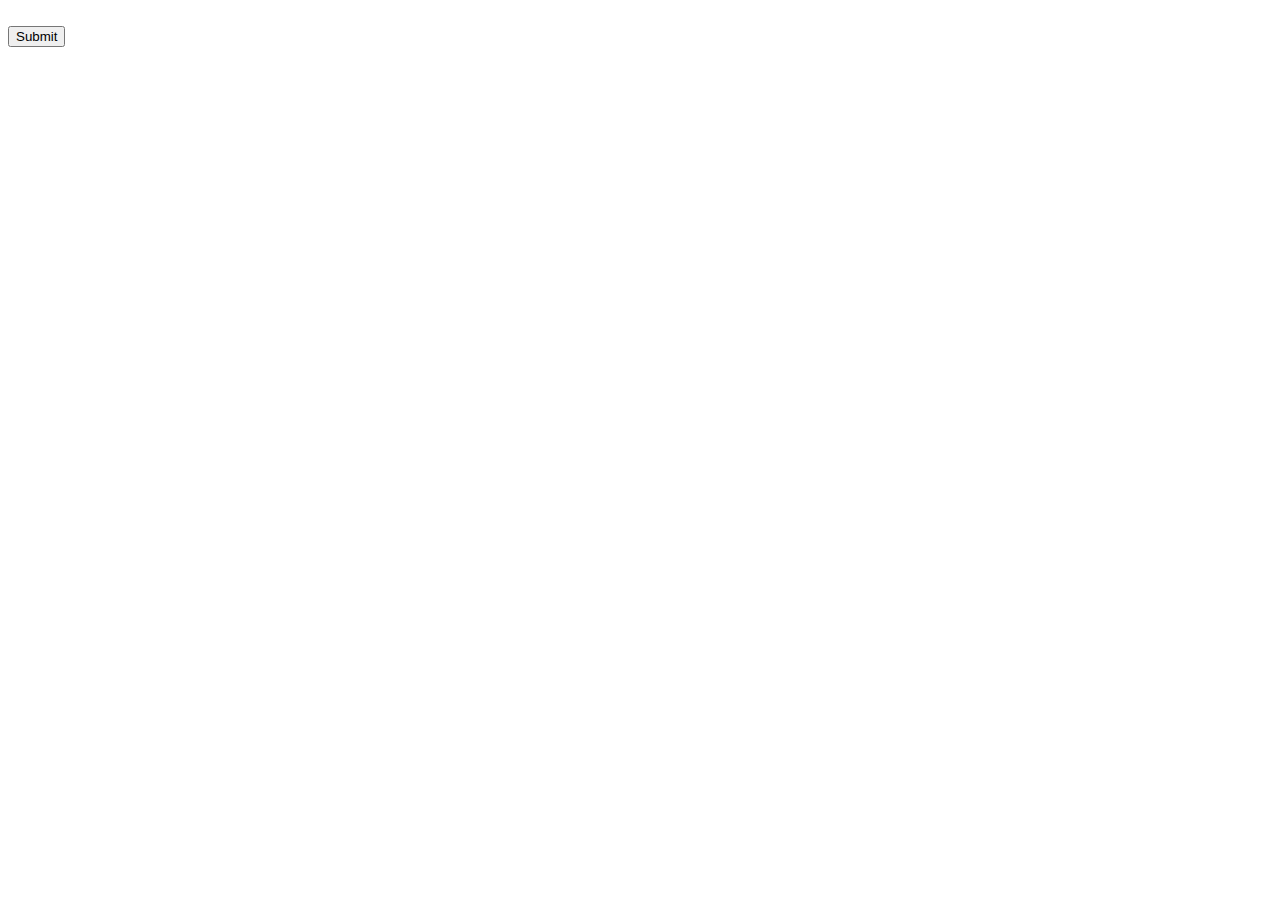
==== commit 5c1bbbcc: "测试google验证码" ====
--- a/index.html
+++ b/index.html
@@ -1,191 +1,14 @@
 <!DOCTYPE html>
-<html>
-	<head>
-		<meta charset="utf-8">
-		<title></title>
-		<script type="text/javascript" src="./res/layui/layui.js"></script>
-		<link rel="stylesheet" type="text/css" href="./res/layui/css/layui.css">
-		<link rel="stylesheet" type="text/css" href="./res/static/css/index.css">
-	</head>
-
-	<body>
-		<!-- header -->
-		<div class="header_box">
-			<div class="header">
-				<ul class="app-header">
-					<li class="app-header-menuicon">
-						<i class="layui-icon layui-icon-more-vertical"></i>
-					</li>
-				</ul>
-				<input class="logo-image" type="image" src="res/layui/images/ywt2/ic_login_pop.png" />
-				<h1 class="logo">壹网通</h1>
-
-				<div class="nav fr" style="visibility: visible">
-					<a href="https://www.yimidida.com/">公司官网</a>
-					<a href="https://www.yimidida.com/Product/stapleProducts?id=C2488E92-CBF9-C76B-52E8-8D02233B6C8D">产品介绍</a>
-					<a href="https://www.yimidida.com/helpsupport/management?id=B631C024-19B7-6F1A-80C6-2F34BC8E3C9F">帮助中心</a>
-					<a href="https://www.yimidida.com/introduction/synopsis?id=5F93431C-BCDD-25EA-813E-AEE1CCCDD65B">关于我们</a>
-					<a href="https://www.yimidida.com/merchants/franchise?id=B62277F7-8A31-A162-ADBC-CE959C90589B">招商加盟</a>
-					<span>全国统一服务热线 95058<span>
-				</div>
-			</div>
-		</div>
-		<!-- end-header -->
-
-		<!-- 中间数据 -->
-		<div class="content">
-
-			<div class="layui-row layui-col-space10">
-				<div class="layui-col-md3">
-					<div class="img-txt" >
-						<div class="qr-wrap">
-							<img class="img-qr" src="res/layui/images/ywt2/image_qr.png" alt="">
-						</div>
-						<h3>壹网通,是壹米滴答快运业务产品的工具使用终端，帮助数万名壹米滴答伙伴完成从下单、运输、签收全链条的工作，利用大数据、AI算法等方式，智能准确地帮助工作人员完成每个任务节点，缩短过程时间，提高工作效率。</h3>
-					</div>
-				</div>
-				<div class="layui-col-md3">
-					<div class="img-txt">
-						<img class="img" src="res/layui/images/ywt2/image_1.jpg" alt="">
-						<h3>根据当前登录用户的不同角色，展示对应的工作台，提高每个角色工作效率，方便操作，节省时间</h3>
-					</div>
-				</div>
-				<div class="layui-col-md3">
-					<div class="img-txt">
-						<img class="img" src="res/layui/images/ywt2/image_2.jpg" alt="">
-						<h3>壹网通APP针对不同用户不同场景提供
-							了不同功能，用户可根据实际情况自行
-							设置功能入口便捷位置，减少查找功能
-							时间</h3>
-					</div>
-				</div>
-				<div class="layui-col-md3">
-					<div class="img-txt">
-						<img class="img" src="res/layui/images/ywt2/image_3.jpg" alt="">
-						<h3>基于当前需揽派的任务，根据订单位置、
-							实时路况、货量大小、特殊要求等维度，
-							通过大数据智能分析，为派送员推荐派
-							送顺序，规划最优路线，提高派送效率，
-							缩短派送时间</h3>
-					</div>
-				</div>
-			</div>
-			<div class="policy">
-				<h1>隐私政策</h1>
-
-				<p>
-					<br/>一、我们尊重用户的隐私权<br/>
-					我们承诺遵守相关的法律法规，保护用户的隐私权。我们将尽一切努力确保您的个人信息不会被未经授权的访问、使用或泄露。
-				</p>
-
-				<p>
-					<br/>二、我们收集的信息<br/>
-					为了提供更好的服务和用户体验，我们会收集一些必要的信息。具体包括：<br/>
-					位置信息：例如您所在的城市、街道等信息。<br/>
-					设备信息：IMEI、设备MAC地址和软件安装列表、通讯录和短信等信息<br/>
-					第三方SDK：为了给您提供更好的系统体验，我们会接入第三方SDK进行一些设备数据采集，如IMEI<br/>
-					其他使用数据：例如您使用APP的时间、频率、行为等。
-
-				</p>
-
-				<p>
-					<br/>三、我们如何使用这些信息<br/>
-
-					我们应用中集成了<br/>
-					[极光]SDK在后台获取IMSI,OAID等信息<br/>
-					(b)为提供您所要求的产品和服务，而必须和第三方分享您的个人信息；<br/>
-					com.tencent.smtt(TBS腾讯浏览服务;腾讯浏览服务;腾讯X5浏览器;腾讯浏览器)<br/>
-
-					自启动和关联启动说明<br/>
-					1、为确保本应用处于关闭或后台运行状态下可正常接收到客户端推送的广播信息，本应用须使用(自启动)能力，将存在一定频率通过系统发送广播唤醒本应用自启动或关联启动行为，是因实现功能及服务所必要的。<br/>
-					2、当您打开壹网通app内容类推送消息，在征得您的明确同意后，会跳转壹网通app打开相关内容。在未征得您同意的情况下，则不会有关联启动。<br/>
-					3、当您打开壹网通app内部下载的文件后，会关联启动第三方APP.<br/>
-					我们的产品在应用运行期间需要收集您的设备唯一识别码（IMEI/android ID/DEVICE_ID/IDFA、SIM 卡 IMSI 信息）以提供统计分析服务，和为您推送订单状态等消息，并通过应用启动数据及异常错误日志分析改进性能和用户体验，为用户提供更好的服务。<br/>
-
-
-					我们会根据以下目的收集和使用您的个人信息：<br/>
-					（一）收集IMEI、IMSI、Android_id、MAC地址、安装列表信息范围、方式和目的为了保障软件与服务的安全运行、运营的质量及效率，我们会收集你的设备的硬件型号、操作系统版本号、设备标识符（Android如IMEI、AndroidID、OAID、IMSI、ICCID、MEID、硬件序列号）、网络设备硬件地址（MAC地址）、IP 地址、WLAN接入点（如SSID，BSSID）、蓝牙（Bluetooth）、软件版本号、网络接入方式、类型、状态、网络质量数据、操作、使用、服务日志。为识别您的设备ID并预防恶意程序及反作弊、提高服务安全性、保障运营质量及效率，我们会收集您的设备信息（包括IMEI、MEID、Android ID、IMSI、GUID、MAC地址）、您安装的应用信息或运行中的进程信息。<br/>
-					（二）收集已安装应用列表信息范围、方式和目的
-					您在使用我们的服务时，若您想分享您喜欢的内容至第三方App，我们需要判断是否安装了第三方App，以便为您提供正确的分享功能。 我们采用合并链路技术进行技术推送，在启动App初始化后，我们会读取已安装应用列表，当一个设备有多个APP的推送链路同时活跃时，我们会随机合并成一条链路，以达到为您省电省流量的目的，因此需获得应用列表信息。<br/>
-					（三）收集硬件序列号信息范围、方式和目的
-					为了保障软件与服务的安全运行、运营的质量及效率，我们会收集你的硬件型号、操作系统版本号、设备标识符；不同的标识符在有效期、是否可由用户重置以及获取方式方面会有所不同）、网络设备硬件地址（MAC地址）、硬件序列号、IP 地址、WLAN接入点（如SSID，BSSID）、蓝牙（Bluetooth）、软件版本号、网络接入方式、类型、状态、网络质量数据、操作、使用、服务日志信息等数据。<br/>
-					（四）收集设备传感器信息范围、方式和目的
-					在为你提供同城频道内容或者与设备所在位置相关的内容或服务时，经过你的授权，我们会使用与本服务相关的地理位置信息（如精确定位信息、WLAN接入点、蓝牙和基站、传感器信息）。其中精确定位信息是个人敏感信息，若你拒绝授权位置权限会影响定位的准确性，但不会影响其他功能与服务的正常使用，我们也仅会基于网络信息（如IP）对应的城市及/或区县向你展示可能相关的内容或服务。<br/>
-					（五）收集IP地址信息范围、方式和目的
-					为了保障软件与服务的安全运行、运营的质量及效率，我们会收集你的硬件型号、操作系统版本号、设备标识符（Android如IMEI、AndroidID、OAID、IMSI、ICCID、GAID、MEID，iOS如IDFV、IDFA；不同的标识符在有效期、是否可由用户重置以及获取方式方面会有所不同）、网络设备硬件地址（MAC地址）、硬件序列号、IP 地址、WLAN接入点（如SSID，BSSID）、蓝牙（Bluetooth）、基站、软件版本号、网络接入方式、类型、状态、网络质量数据、操作、使用、服务日志、传感器信息等数据。为就近分配服务器，提高用户整体使用和访问速度，我们将收集您的IP地址。<br/>
-					（六）收集本地存储权限信息范围、方式和目的
-					基于读取、写入外置存储卡的附加服务：您可以在开启本地存储权限后，使用该功能上传您关心的城市信息，以实现更好的获取你关系城市天气信息的功能。<br/>
-					（七）收集位置信息权限信息范围、方式和目的
-					为了统计和分析产品的使用，提供更好的优化和建议，并通过地理位置校准报表数据准确性，提供基础反作弊能力，需要获取设备信息，MAC地址，位置信息，网络信息。
-					为了提升我们的服务表现、效率和功能，经您授权我们会收集您在使用我们服务过程中产生的位置信息。当您通过系统授权开启移动设备的定位功能并使用基于位置提供的服务时，我们会收集和使用您的位置信息以便为您规划到达组织机构注册地址所在位置的路线。我们会使用有关技术获取您的位置信息（准确度会有所不同），这些技术包括 IP 地址、GPS。您可以在移动设备的系统中关闭定位服务停止我们对您所在位置信息的收集，但可能因此无法使用我们基于地理位置为您提供的服务，或者无法达到相关服务的预期效果。<br/>
-					发送您感兴趣的广告和促销信息。<br/>
-					改进我们的产品和服务。<br/>
-					进行市场调研和分析。<br/>
-					保护您的账户和安全。<br/>
-					例如：腾讯TBS浏览服务获取SD卡数据、极光SDK获取Android ID、腾讯TBS浏览服务获取IMSI、腾讯TBS浏览服务获取Android ID等的目的方式范围、腾讯TBS浏览服务获取IMSI、腾讯TBS浏览服务获取Android ID的行为。<br/>
-				</p>
-
-				<p>
-					<br/>四、我们如何保护您的信息<br/>
-					我们会采取一系列措施来保护您的信息，包括：<br/>
-					加密存储和传输您的信息。<br/>
-					对访问您的信息的员工进行严格的授权和监管。<br/>
-					定期更新和审查我们的安全措施和技术。<br/>
-					在必要时与第三方合作，确保您的信息得到充分的保护。<br/>
-				</p>
-
-				<p>
-					<br/>五、您如何访问和更正您的信息<br/>
-					您可以随时访问和更正您的信息，方法如下：<br/>
-					登录您的账户。<br/>
-					查看并更新您的个人信息。<br/>
-					如果您发现任何错误或不一致，请及时联系我们。<br/>
-				</p>
-
-				<p>
-					<br/>六、我们的责任和义务<br/>
-
-					我们有责任和义务保护您的个人信息，如果您发现我们有任何不当行为，欢迎随时联系我们。我们将尽一切努力解决您的问题并保护您的隐私权。<br/>
-
-
-				</p>
-
-				<p>
-					<br/>开发者信息：上海壹优速信息科技有限公司<br/>
-					开发者联系方式：<label style="color: #0000FF">khg090076@yimidida.com</label>
-					<br/>
-					<br/>
-
-				</p>
-
-			</div>
-
-			<div class="title">
-				Copyright © 2015-2020 壹米滴答供应链集团有限公司. All rights reserved. 沪ICP备15046748号
-				<input class="image-beian" type="image" src="res/layui/images/beian.png" />
-				<a>沪公网安备 42011202000156号</a>
-
-				<!-- <a href="https://www.beian.gov.cn/portal/registerSystemInfo?COLLCC=3484918587&recordcode=31011802001324">沪公网安备 42011202000156号</a> -->
-
-			</div>
-
-		</div>
-
-		<script>
-			layui.use('carousel', function() {
-				var carousel = layui.carousel;
-				//建造实例
-				carousel.render({
-					elem: '#test1',
-					width: '100%' ,//设置容器宽度
-					height: '500px',
-					arrow: 'always' //始终显示箭头
-					// ,anim: 'updown' //上下切换 ，左右切换
-				});
-			});
-		</script>
-	</body>
-
-
-
+<html lang="en">
+<head>
+	<title>reCAPTCHA demo: Simple page</title>
+	<script src="https://www.google.com/recaptcha/api.js" async defer></script>
+</head>
+<body>
+<form action="?" method="POST">
+	<div class="g-recaptcha" data-sitekey="6LfJat4pAAAAAFj63MP7BVxj2kvlwFcFJlipPfoS"></div>
+	<br/>
+	<input type="submit" value="Submit">
+</form>
+</body>
 </html>
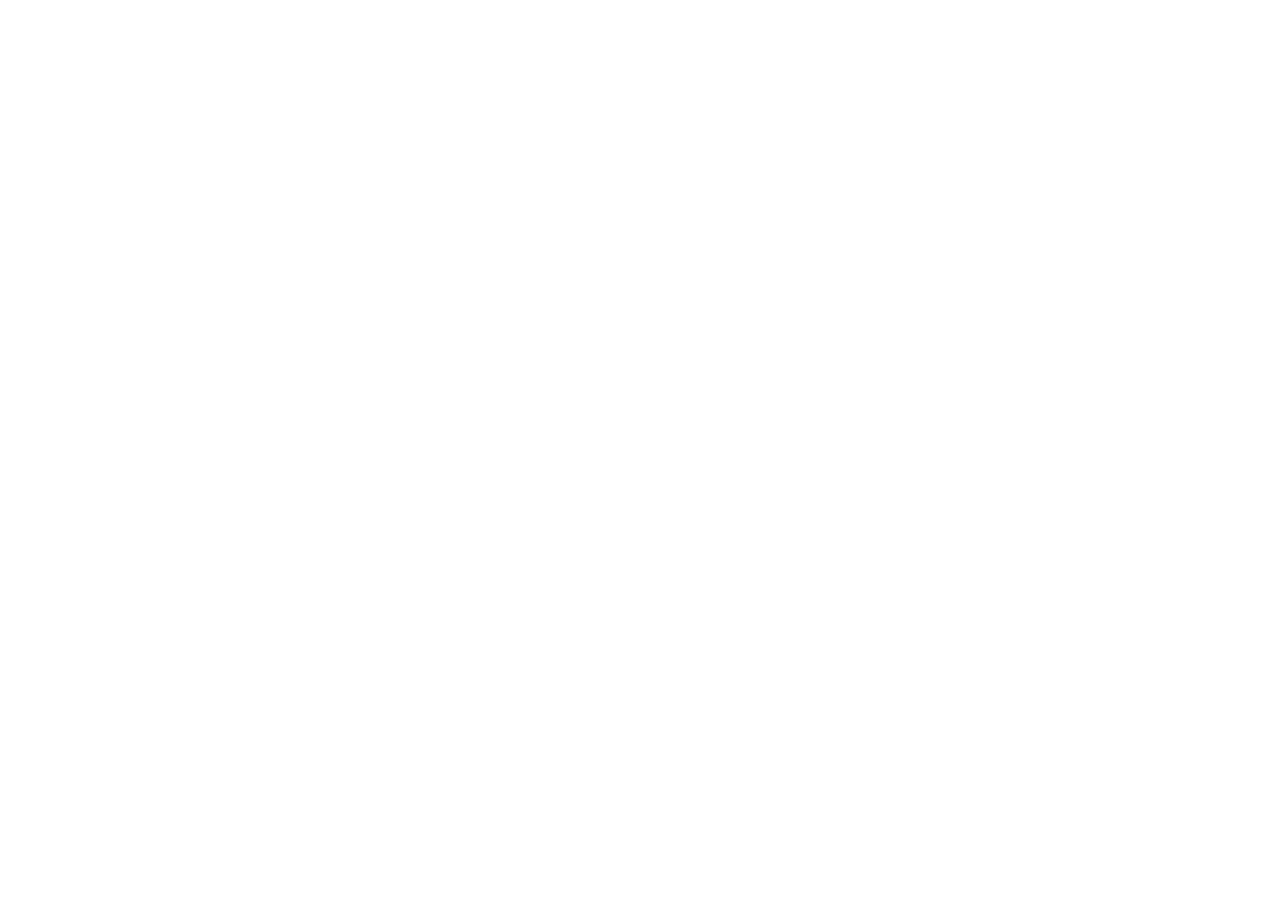
==== commit 8b05d821: "测试google验证码 2" ====
--- a/index.html
+++ b/index.html
@@ -2,13 +2,22 @@
 <html lang="en">
 <head>
 	<title>reCAPTCHA demo: Simple page</title>
-	<script src="https://www.google.com/recaptcha/api.js" async defer></script>
+    <script src="https://www.google.com/recaptcha/api.js?render=6Lcdid4pAAAAAMS3lrXRWGMdBN5Nydo0oF4mKUnY"></script>
 </head>
 <body>
-<form action="?" method="POST">
-	<div class="g-recaptcha" data-sitekey="6LfJat4pAAAAAFj63MP7BVxj2kvlwFcFJlipPfoS"></div>
-	<br/>
-	<input type="submit" value="Submit">
-</form>
+
 </body>
+
+<script>
+    function onClick(e) {
+        e.preventDefault();
+        grecaptcha.ready(function() {
+            grecaptcha.execute('6Lcdid4pAAAAAMS3lrXRWGMdBN5Nydo0oF4mKUnY', {action: 'submit'}).then(function(token) {
+                // Add your logic to submit to your backend server here.
+                alert(token)
+            });
+        });
+    }
+</script>
+
 </html>
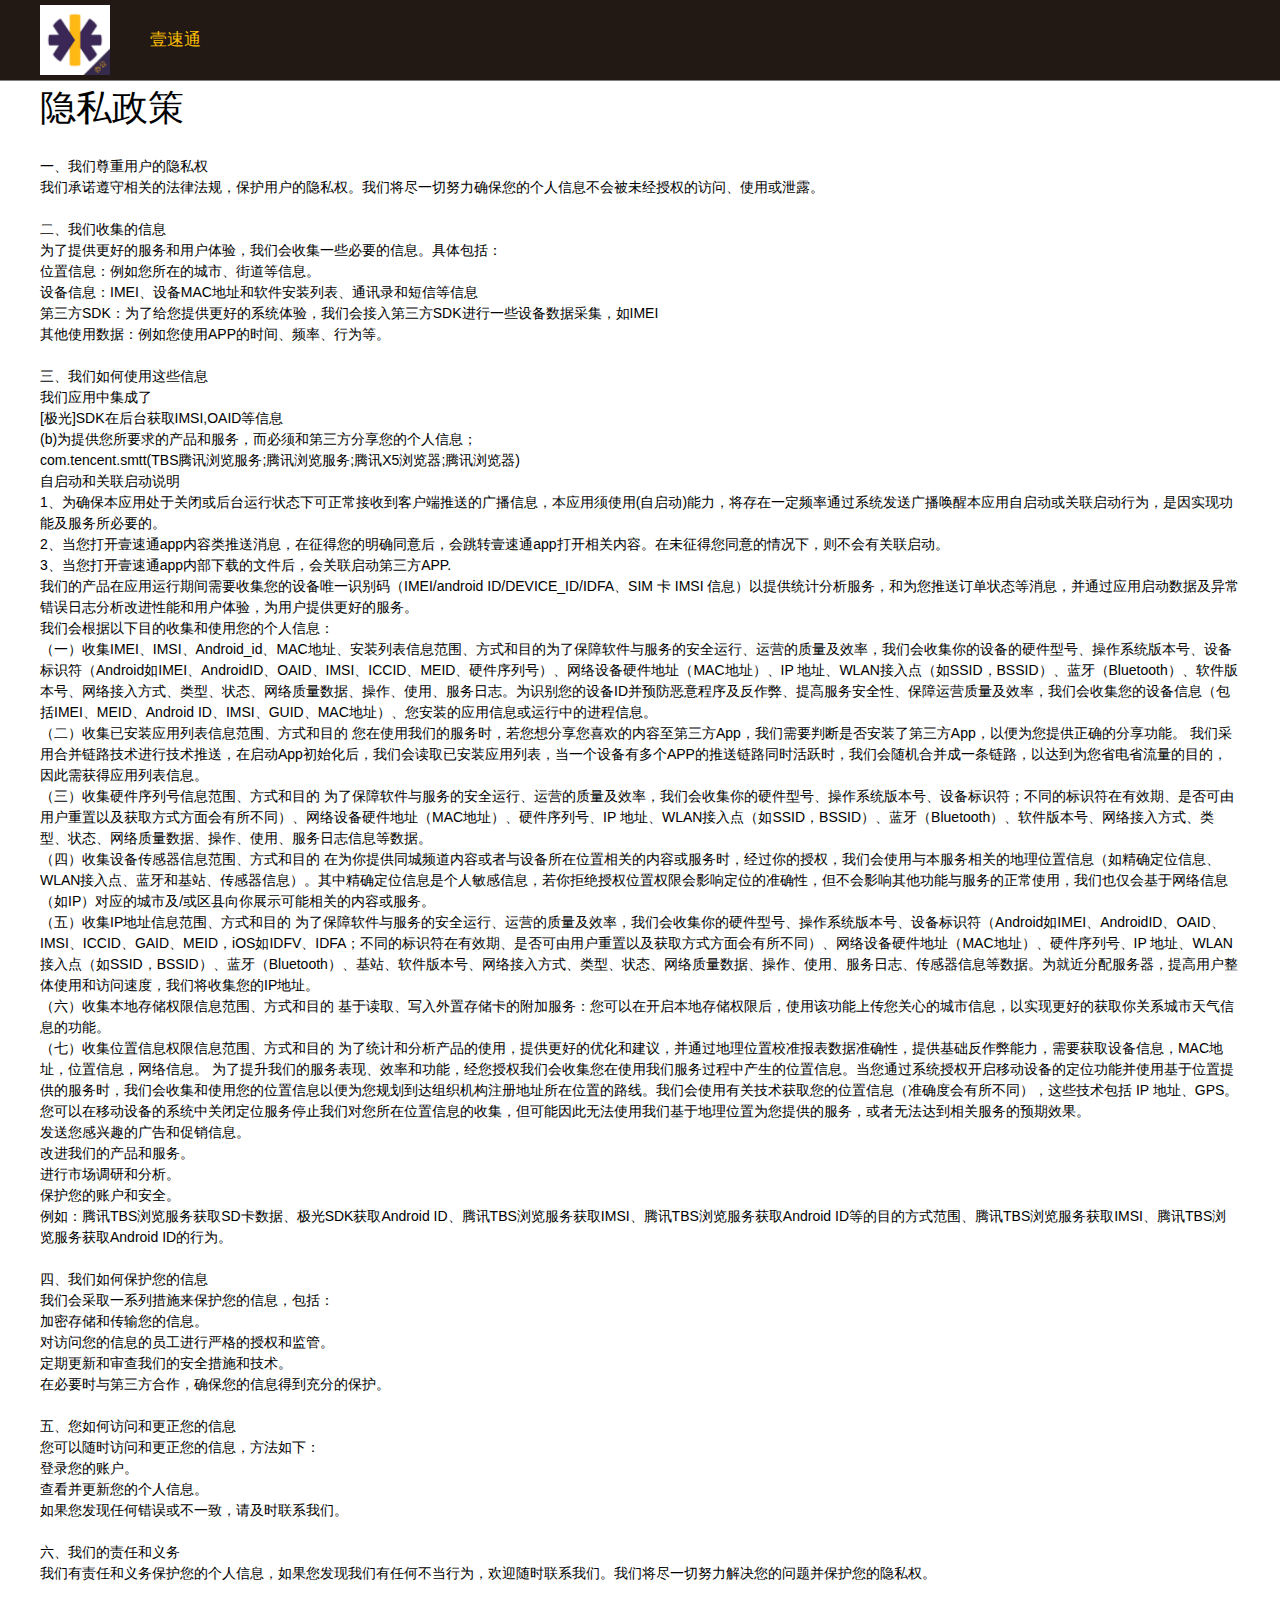
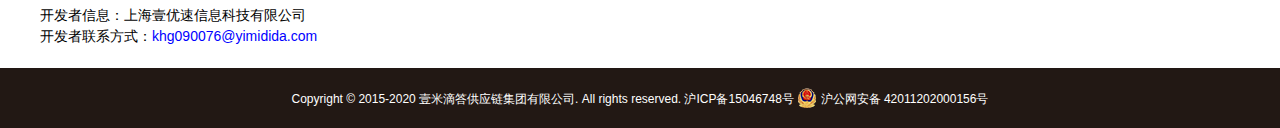
==== commit 1708fc3b: "壹速通 隐私政策" ====
--- a/index.html
+++ b/index.html
@@ -1,23 +1,148 @@
 <!DOCTYPE html>
-<html lang="en">
-<head>
-	<title>reCAPTCHA demo: Simple page</title>
-    <script src="https://www.google.com/recaptcha/api.js?render=6Lcdid4pAAAAAMS3lrXRWGMdBN5Nydo0oF4mKUnY"></script>
-</head>
-<body>
+<html>
+	<head>
+		<meta charset="utf-8">
+		<title></title>
+		<script type="text/javascript" src="./res/layui/layui.js"></script>
+		<link rel="stylesheet" type="text/css" href="./res/layui/css/layui.css">
+		<link rel="stylesheet" type="text/css" href="./res/static/css/index.css">
+	</head>
 
-</body>
+	<body>
+		<!-- header -->
+		<div class="header_box">
+			<div class="header">
+				<ul class="app-header">
+					<li class="app-header-menuicon">
+						<i class="layui-icon layui-icon-more-vertical"></i>
+					</li>
+				</ul>
+				<input class="logo-image" type="image" src="res/layui/images/uct/ic_login_pop.png" />
+				<h1 class="logo">壹速通</h1>
+                
+			</div>
+		</div>
+		<!-- end-header -->
 
-<script>
-    function onClick(e) {
-        e.preventDefault();
-        grecaptcha.ready(function() {
-            grecaptcha.execute('6Lcdid4pAAAAAMS3lrXRWGMdBN5Nydo0oF4mKUnY', {action: 'submit'}).then(function(token) {
-                // Add your logic to submit to your backend server here.
-                alert(token)
-            });
-        });
-    }
-</script>
+		<!-- 中间数据 -->
+		<div class="content">
+
+			<div class="policy">
+				<h1>隐私政策</h1>
+
+				<p>
+					<br/>一、我们尊重用户的隐私权<br/>
+					我们承诺遵守相关的法律法规，保护用户的隐私权。我们将尽一切努力确保您的个人信息不会被未经授权的访问、使用或泄露。
+				</p>
+
+				<p>
+					<br/>二、我们收集的信息<br/>
+					为了提供更好的服务和用户体验，我们会收集一些必要的信息。具体包括：<br/>
+					位置信息：例如您所在的城市、街道等信息。<br/>
+					设备信息：IMEI、设备MAC地址和软件安装列表、通讯录和短信等信息<br/>
+					第三方SDK：为了给您提供更好的系统体验，我们会接入第三方SDK进行一些设备数据采集，如IMEI<br/>
+					其他使用数据：例如您使用APP的时间、频率、行为等。
+
+				</p>
+
+				<p>
+					<br/>三、我们如何使用这些信息<br/>
+
+					我们应用中集成了<br/>
+					[极光]SDK在后台获取IMSI,OAID等信息<br/>
+					(b)为提供您所要求的产品和服务，而必须和第三方分享您的个人信息；<br/>
+					com.tencent.smtt(TBS腾讯浏览服务;腾讯浏览服务;腾讯X5浏览器;腾讯浏览器)<br/>
+
+					自启动和关联启动说明<br/>
+					1、为确保本应用处于关闭或后台运行状态下可正常接收到客户端推送的广播信息，本应用须使用(自启动)能力，将存在一定频率通过系统发送广播唤醒本应用自启动或关联启动行为，是因实现功能及服务所必要的。<br/>
+					2、当您打开壹速通app内容类推送消息，在征得您的明确同意后，会跳转壹速通app打开相关内容。在未征得您同意的情况下，则不会有关联启动。<br/>
+					3、当您打开壹速通app内部下载的文件后，会关联启动第三方APP.<br/>
+					我们的产品在应用运行期间需要收集您的设备唯一识别码（IMEI/android ID/DEVICE_ID/IDFA、SIM 卡 IMSI 信息）以提供统计分析服务，和为您推送订单状态等消息，并通过应用启动数据及异常错误日志分析改进性能和用户体验，为用户提供更好的服务。<br/>
+
+
+					我们会根据以下目的收集和使用您的个人信息：<br/>
+					（一）收集IMEI、IMSI、Android_id、MAC地址、安装列表信息范围、方式和目的为了保障软件与服务的安全运行、运营的质量及效率，我们会收集你的设备的硬件型号、操作系统版本号、设备标识符（Android如IMEI、AndroidID、OAID、IMSI、ICCID、MEID、硬件序列号）、网络设备硬件地址（MAC地址）、IP 地址、WLAN接入点（如SSID，BSSID）、蓝牙（Bluetooth）、软件版本号、网络接入方式、类型、状态、网络质量数据、操作、使用、服务日志。为识别您的设备ID并预防恶意程序及反作弊、提高服务安全性、保障运营质量及效率，我们会收集您的设备信息（包括IMEI、MEID、Android ID、IMSI、GUID、MAC地址）、您安装的应用信息或运行中的进程信息。<br/>
+					（二）收集已安装应用列表信息范围、方式和目的
+					您在使用我们的服务时，若您想分享您喜欢的内容至第三方App，我们需要判断是否安装了第三方App，以便为您提供正确的分享功能。 我们采用合并链路技术进行技术推送，在启动App初始化后，我们会读取已安装应用列表，当一个设备有多个APP的推送链路同时活跃时，我们会随机合并成一条链路，以达到为您省电省流量的目的，因此需获得应用列表信息。<br/>
+					（三）收集硬件序列号信息范围、方式和目的
+					为了保障软件与服务的安全运行、运营的质量及效率，我们会收集你的硬件型号、操作系统版本号、设备标识符；不同的标识符在有效期、是否可由用户重置以及获取方式方面会有所不同）、网络设备硬件地址（MAC地址）、硬件序列号、IP 地址、WLAN接入点（如SSID，BSSID）、蓝牙（Bluetooth）、软件版本号、网络接入方式、类型、状态、网络质量数据、操作、使用、服务日志信息等数据。<br/>
+					（四）收集设备传感器信息范围、方式和目的
+					在为你提供同城频道内容或者与设备所在位置相关的内容或服务时，经过你的授权，我们会使用与本服务相关的地理位置信息（如精确定位信息、WLAN接入点、蓝牙和基站、传感器信息）。其中精确定位信息是个人敏感信息，若你拒绝授权位置权限会影响定位的准确性，但不会影响其他功能与服务的正常使用，我们也仅会基于网络信息（如IP）对应的城市及/或区县向你展示可能相关的内容或服务。<br/>
+					（五）收集IP地址信息范围、方式和目的
+					为了保障软件与服务的安全运行、运营的质量及效率，我们会收集你的硬件型号、操作系统版本号、设备标识符（Android如IMEI、AndroidID、OAID、IMSI、ICCID、GAID、MEID，iOS如IDFV、IDFA；不同的标识符在有效期、是否可由用户重置以及获取方式方面会有所不同）、网络设备硬件地址（MAC地址）、硬件序列号、IP 地址、WLAN接入点（如SSID，BSSID）、蓝牙（Bluetooth）、基站、软件版本号、网络接入方式、类型、状态、网络质量数据、操作、使用、服务日志、传感器信息等数据。为就近分配服务器，提高用户整体使用和访问速度，我们将收集您的IP地址。<br/>
+					（六）收集本地存储权限信息范围、方式和目的
+					基于读取、写入外置存储卡的附加服务：您可以在开启本地存储权限后，使用该功能上传您关心的城市信息，以实现更好的获取你关系城市天气信息的功能。<br/>
+					（七）收集位置信息权限信息范围、方式和目的
+					为了统计和分析产品的使用，提供更好的优化和建议，并通过地理位置校准报表数据准确性，提供基础反作弊能力，需要获取设备信息，MAC地址，位置信息，网络信息。
+					为了提升我们的服务表现、效率和功能，经您授权我们会收集您在使用我们服务过程中产生的位置信息。当您通过系统授权开启移动设备的定位功能并使用基于位置提供的服务时，我们会收集和使用您的位置信息以便为您规划到达组织机构注册地址所在位置的路线。我们会使用有关技术获取您的位置信息（准确度会有所不同），这些技术包括 IP 地址、GPS。您可以在移动设备的系统中关闭定位服务停止我们对您所在位置信息的收集，但可能因此无法使用我们基于地理位置为您提供的服务，或者无法达到相关服务的预期效果。<br/>
+					发送您感兴趣的广告和促销信息。<br/>
+					改进我们的产品和服务。<br/>
+					进行市场调研和分析。<br/>
+					保护您的账户和安全。<br/>
+					例如：腾讯TBS浏览服务获取SD卡数据、极光SDK获取Android ID、腾讯TBS浏览服务获取IMSI、腾讯TBS浏览服务获取Android ID等的目的方式范围、腾讯TBS浏览服务获取IMSI、腾讯TBS浏览服务获取Android ID的行为。<br/>
+				</p>
+
+				<p>
+					<br/>四、我们如何保护您的信息<br/>
+					我们会采取一系列措施来保护您的信息，包括：<br/>
+					加密存储和传输您的信息。<br/>
+					对访问您的信息的员工进行严格的授权和监管。<br/>
+					定期更新和审查我们的安全措施和技术。<br/>
+					在必要时与第三方合作，确保您的信息得到充分的保护。<br/>
+				</p>
+
+				<p>
+					<br/>五、您如何访问和更正您的信息<br/>
+					您可以随时访问和更正您的信息，方法如下：<br/>
+					登录您的账户。<br/>
+					查看并更新您的个人信息。<br/>
+					如果您发现任何错误或不一致，请及时联系我们。<br/>
+				</p>
+
+				<p>
+					<br/>六、我们的责任和义务<br/>
+
+					我们有责任和义务保护您的个人信息，如果您发现我们有任何不当行为，欢迎随时联系我们。我们将尽一切努力解决您的问题并保护您的隐私权。<br/>
+
+
+				</p>
+
+				<p>
+					<br/>开发者信息：上海壹优速信息科技有限公司<br/>
+					开发者联系方式：<label style="color: #0000FF">khg090076@yimidida.com</label>
+					<br/>
+					<br/>
+
+				</p>
+
+			</div>
+
+			<div class="title">
+				Copyright © 2015-2020 壹米滴答供应链集团有限公司. All rights reserved. 沪ICP备15046748号
+				<input class="image-beian" type="image" src="res/layui/images/beian.png" />
+				<a>沪公网安备 42011202000156号</a>
+
+				<!-- <a href="https://www.beian.gov.cn/portal/registerSystemInfo?COLLCC=3484918587&recordcode=31011802001324">沪公网安备 42011202000156号</a> -->
+
+			</div>
+
+		</div>
+
+		<script>
+			layui.use('carousel', function() {
+				var carousel = layui.carousel;
+				//建造实例
+				carousel.render({
+					elem: '#test1',
+					width: '100%' ,//设置容器宽度
+					height: '500px',
+					arrow: 'always' //始终显示箭头
+					// ,anim: 'updown' //上下切换 ，左右切换
+				});
+			});
+		</script>
+	</body>
+
+
 
 </html>
--- a/res/layui/css/layui.css
+++ b/res/layui/css/layui.css
@@ -0,0 +1,2 @@
+/** layui-v2.4.5 MIT License By https://www.layui.com */
+ .layui-inline,img{display:inline-block;vertical-align:middle}h1,h2,h3,h4,h5,h6{font-weight:400}.layui-edge,.layui-header,.layui-inline,.layui-main{position:relative}.layui-elip,.layui-form-checkbox span,.layui-form-pane .layui-form-label{text-overflow:ellipsis;white-space:nowrap}.layui-btn,.layui-edge,.layui-inline,img{vertical-align:middle}.layui-btn,.layui-disabled,.layui-icon,.layui-unselect{-webkit-user-select:none;-ms-user-select:none;-moz-user-select:none}blockquote,body,button,dd,div,dl,dt,form,h1,h2,h3,h4,h5,h6,input,li,ol,p,pre,td,textarea,th,ul{margin:0;padding:0;-webkit-tap-highlight-color:rgba(0,0,0,0)}a:active,a:hover{outline:0}img{border:none}li{list-style:none}table{border-collapse:collapse;border-spacing:0}h4,h5,h6{font-size:100%}button,input,optgroup,option,select,textarea{font-family:inherit;font-size:inherit;font-style:inherit;font-weight:inherit;outline:0}pre{white-space:pre-wrap;white-space:-moz-pre-wrap;white-space:-pre-wrap;white-space:-o-pre-wrap;word-wrap:break-word}body{line-height:24px;font:14px Helvetica Neue,Helvetica,PingFang SC,Tahoma,Arial,sans-serif}hr{height:1px;margin:10px 0;border:0;clear:both}a{color:#333;text-decoration:none}a:hover{color:#777}a cite{font-style:normal;*cursor:pointer}.layui-border-box,.layui-border-box *{box-sizing:border-box}.layui-box,.layui-box *{box-sizing:content-box}.layui-clear{clear:both;*zoom:1}.layui-clear:after{content:'\20';clear:both;*zoom:1;display:block;height:0}.layui-inline{*display:inline;*zoom:1}.layui-edge{display:inline-block;width:0;height:0;border-width:6px;border-style:dashed;border-color:transparent;overflow:hidden}.layui-edge-top{top:-4px;border-bottom-color:#999;border-bottom-style:solid}.layui-edge-right{border-left-color:#999;border-left-style:solid}.layui-edge-bottom{top:2px;border-top-color:#999;border-top-style:solid}.layui-edge-left{border-right-color:#999;border-right-style:solid}.layui-elip{overflow:hidden}.layui-disabled,.layui-disabled:hover{color:#d2d2d2!important;cursor:not-allowed!important}.layui-circle{border-radius:100%}.layui-show{display:block!important}.layui-hide{display:none!important}@font-face{font-family:layui-icon;src:url(../font/iconfont.eot?v=240);src:url(../font/iconfont.eot?v=240#iefix) format('embedded-opentype'),url(../font/iconfont.svg?v=240#iconfont) format('svg'),url(../font/iconfont.woff?v=240) format('woff'),url(../font/iconfont.ttf?v=240) format('truetype')}.layui-icon{font-family:layui-icon!important;font-size:16px;font-style:normal;-webkit-font-smoothing:antialiased;-moz-osx-font-smoothing:grayscale}.layui-icon-reply-fill:before{content:"\e611"}.layui-icon-set-fill:before{content:"\e614"}.layui-icon-menu-fill:before{content:"\e60f"}.layui-icon-search:before{content:"\e615"}.layui-icon-share:before{content:"\e641"}.layui-icon-set-sm:before{content:"\e620"}.layui-icon-engine:before{content:"\e628"}.layui-icon-close:before{content:"\1006"}.layui-icon-close-fill:before{content:"\1007"}.layui-icon-chart-screen:before{content:"\e629"}.layui-icon-star:before{content:"\e600"}.layui-icon-circle-dot:before{content:"\e617"}.layui-icon-chat:before{content:"\e606"}.layui-icon-release:before{content:"\e609"}.layui-icon-list:before{content:"\e60a"}.layui-icon-chart:before{content:"\e62c"}.layui-icon-ok-circle:before{content:"\1005"}.layui-icon-layim-theme:before{content:"\e61b"}.layui-icon-table:before{content:"\e62d"}.layui-icon-right:before{content:"\e602"}.layui-icon-left:before{content:"\e603"}.layui-icon-cart-simple:before{content:"\e698"}.layui-icon-face-cry:before{content:"\e69c"}.layui-icon-face-smile:before{content:"\e6af"}.layui-icon-survey:before{content:"\e6b2"}.layui-icon-tree:before{content:"\e62e"}.layui-icon-upload-circle:before{content:"\e62f"}.layui-icon-add-circle:before{content:"\e61f"}.layui-icon-download-circle:before{content:"\e601"}.layui-icon-templeate-1:before{content:"\e630"}.layui-icon-util:before{content:"\e631"}.layui-icon-face-surprised:before{content:"\e664"}.layui-icon-edit:before{content:"\e642"}.layui-icon-speaker:before{content:"\e645"}.layui-icon-down:before{content:"\e61a"}.layui-icon-file:before{content:"\e621"}.layui-icon-layouts:before{content:"\e632"}.layui-icon-rate-half:before{content:"\e6c9"}.layui-icon-add-circle-fine:before{content:"\e608"}.layui-icon-prev-circle:before{content:"\e633"}.layui-icon-read:before{content:"\e705"}.layui-icon-404:before{content:"\e61c"}.layui-icon-carousel:before{content:"\e634"}.layui-icon-help:before{content:"\e607"}.layui-icon-code-circle:before{content:"\e635"}.layui-icon-water:before{content:"\e636"}.layui-icon-username:before{content:"\e66f"}.layui-icon-find-fill:before{content:"\e670"}.layui-icon-about:before{content:"\e60b"}.layui-icon-location:before{content:"\e715"}.layui-icon-up:before{content:"\e619"}.layui-icon-pause:before{content:"\e651"}.layui-icon-date:before{content:"\e637"}.layui-icon-layim-uploadfile:before{content:"\e61d"}.layui-icon-delete:before{content:"\e640"}.layui-icon-play:before{content:"\e652"}.layui-icon-top:before{content:"\e604"}.layui-icon-friends:before{content:"\e612"}.layui-icon-refresh-3:before{content:"\e9aa"}.layui-icon-ok:before{content:"\e605"}.layui-icon-layer:before{content:"\e638"}.layui-icon-face-smile-fine:before{content:"\e60c"}.layui-icon-dollar:before{content:"\e659"}.layui-icon-group:before{content:"\e613"}.layui-icon-layim-download:before{content:"\e61e"}.layui-icon-picture-fine:before{content:"\e60d"}.layui-icon-link:before{content:"\e64c"}.layui-icon-diamond:before{content:"\e735"}.layui-icon-log:before{content:"\e60e"}.layui-icon-rate-solid:before{content:"\e67a"}.layui-icon-fonts-del:before{content:"\e64f"}.layui-icon-unlink:before{content:"\e64d"}.layui-icon-fonts-clear:before{content:"\e639"}.layui-icon-triangle-r:before{content:"\e623"}.layui-icon-circle:before{content:"\e63f"}.layui-icon-radio:before{content:"\e643"}.layui-icon-align-center:before{content:"\e647"}.layui-icon-align-right:before{content:"\e648"}.layui-icon-align-left:before{content:"\e649"}.layui-icon-loading-1:before{content:"\e63e"}.layui-icon-return:before{content:"\e65c"}.layui-icon-fonts-strong:before{content:"\e62b"}.layui-icon-upload:before{content:"\e67c"}.layui-icon-dialogue:before{content:"\e63a"}.layui-icon-video:before{content:"\e6ed"}.layui-icon-headset:before{content:"\e6fc"}.layui-icon-cellphone-fine:before{content:"\e63b"}.layui-icon-add-1:before{content:"\e654"}.layui-icon-face-smile-b:before{content:"\e650"}.layui-icon-fonts-html:before{content:"\e64b"}.layui-icon-form:before{content:"\e63c"}.layui-icon-cart:before{content:"\e657"}.layui-icon-camera-fill:before{content:"\e65d"}.layui-icon-tabs:before{content:"\e62a"}.layui-icon-fonts-code:before{content:"\e64e"}.layui-icon-fire:before{content:"\e756"}.layui-icon-set:before{content:"\e716"}.layui-icon-fonts-u:before{content:"\e646"}.layui-icon-triangle-d:before{content:"\e625"}.layui-icon-tips:before{content:"\e702"}.layui-icon-picture:before{content:"\e64a"}.layui-icon-more-vertical:before{content:"\e671"}.layui-icon-flag:before{content:"\e66c"}.layui-icon-loading:before{content:"\e63d"}.layui-icon-fonts-i:before{content:"\e644"}.layui-icon-refresh-1:before{content:"\e666"}.layui-icon-rmb:before{content:"\e65e"}.layui-icon-home:before{content:"\e68e"}.layui-icon-user:before{content:"\e770"}.layui-icon-notice:before{content:"\e667"}.layui-icon-login-weibo:before{content:"\e675"}.layui-icon-voice:before{content:"\e688"}.layui-icon-upload-drag:before{content:"\e681"}.layui-icon-login-qq:before{content:"\e676"}.layui-icon-snowflake:before{content:"\e6b1"}.layui-icon-file-b:before{content:"\e655"}.layui-icon-template:before{content:"\e663"}.layui-icon-auz:before{content:"\e672"}.layui-icon-console:before{content:"\e665"}.layui-icon-app:before{content:"\e653"}.layui-icon-prev:before{content:"\e65a"}.layui-icon-website:before{content:"\e7ae"}.layui-icon-next:before{content:"\e65b"}.layui-icon-component:before{content:"\e857"}.layui-icon-more:before{content:"\e65f"}.layui-icon-login-wechat:before{content:"\e677"}.layui-icon-shrink-right:before{content:"\e668"}.layui-icon-spread-left:before{content:"\e66b"}.layui-icon-camera:before{content:"\e660"}.layui-icon-note:before{content:"\e66e"}.layui-icon-refresh:before{content:"\e669"}.layui-icon-female:before{content:"\e661"}.layui-icon-male:before{content:"\e662"}.layui-icon-password:before{content:"\e673"}.layui-icon-senior:before{content:"\e674"}.layui-icon-theme:before{content:"\e66a"}.layui-icon-tread:before{content:"\e6c5"}.layui-icon-praise:before{content:"\e6c6"}.layui-icon-star-fill:before{content:"\e658"}.layui-icon-rate:before{content:"\e67b"}.layui-icon-template-1:before{content:"\e656"}.layui-icon-vercode:before{content:"\e679"}.layui-icon-cellphone:before{content:"\e678"}.layui-icon-screen-full:before{content:"\e622"}.layui-icon-screen-restore:before{content:"\e758"}.layui-icon-cols:before{content:"\e610"}.layui-icon-export:before{content:"\e67d"}.layui-icon-print:before{content:"\e66d"}.layui-icon-slider:before{content:"\e714"}.layui-main{width:1140px;margin:0 auto}.layui-header{z-index:1000;height:60px}.layui-header a:hover{transition:all .5s;-webkit-transition:all .5s}.layui-side{position:fixed;left:0;top:0;bottom:0;z-index:999;width:200px;overflow-x:hidden}.layui-side-scroll{position:relative;width:220px;height:100%;overflow-x:hidden}.layui-body{position:absolute;left:200px;right:0;top:0;bottom:0;z-index:998;width:auto;overflow:hidden;overflow-y:auto;box-sizing:border-box}.layui-layout-body{overflow:hidden}.layui-layout-admin .layui-header{background-color:#23262E}.layui-layout-admin .layui-side{top:60px;width:200px;overflow-x:hidden}.layui-layout-admin .layui-body{top:60px;bottom:44px}.layui-layout-admin .layui-main{width:auto;margin:0 15px}.layui-layout-admin .layui-footer{position:fixed;left:200px;right:0;bottom:0;height:44px;line-height:44px;padding:0 15px;background-color:#eee}.layui-layout-admin .layui-logo{position:absolute;left:0;top:0;width:200px;height:100%;line-height:60px;text-align:center;color:#009688;font-size:16px}.layui-layout-admin .layui-header .layui-nav{background:0 0}.layui-layout-left{position:absolute!important;left:200px;top:0}.layui-layout-right{position:absolute!important;right:0;top:0}.layui-container{position:relative;margin:0 auto;padding:0 15px;box-sizing:border-box}.layui-fluid{position:relative;margin:0 auto;padding:0 15px}.layui-row:after,.layui-row:before{content:'';display:block;clear:both}.layui-col-lg1,.layui-col-lg10,.layui-col-lg11,.layui-col-lg12,.layui-col-lg2,.layui-col-lg3,.layui-col-lg4,.layui-col-lg5,.layui-col-lg6,.layui-col-lg7,.layui-col-lg8,.layui-col-lg9,.layui-col-md1,.layui-col-md10,.layui-col-md11,.layui-col-md12,.layui-col-md2,.layui-col-md3,.layui-col-md4,.layui-col-md5,.layui-col-md6,.layui-col-md7,.layui-col-md8,.layui-col-md9,.layui-col-sm1,.layui-col-sm10,.layui-col-sm11,.layui-col-sm12,.layui-col-sm2,.layui-col-sm3,.layui-col-sm4,.layui-col-sm5,.layui-col-sm6,.layui-col-sm7,.layui-col-sm8,.layui-col-sm9,.layui-col-xs1,.layui-col-xs10,.layui-col-xs11,.layui-col-xs12,.layui-col-xs2,.layui-col-xs3,.layui-col-xs4,.layui-col-xs5,.layui-col-xs6,.layui-col-xs7,.layui-col-xs8,.layui-col-xs9{position:relative;display:block;box-sizing:border-box}.layui-col-xs1,.layui-col-xs10,.layui-col-xs11,.layui-col-xs12,.layui-col-xs2,.layui-col-xs3,.layui-col-xs4,.layui-col-xs5,.layui-col-xs6,.layui-col-xs7,.layui-col-xs8,.layui-col-xs9{float:left}.layui-col-xs1{width:8.33333333%}.layui-col-xs2{width:16.66666667%}.layui-col-xs3{width:25%}.layui-col-xs4{width:33.33333333%}.layui-col-xs5{width:41.66666667%}.layui-col-xs6{width:50%}.layui-col-xs7{width:58.33333333%}.layui-col-xs8{width:66.66666667%}.layui-col-xs9{width:75%}.layui-col-xs10{width:83.33333333%}.layui-col-xs11{width:91.66666667%}.layui-col-xs12{width:100%}.layui-col-xs-offset1{margin-left:8.33333333%}.layui-col-xs-offset2{margin-left:16.66666667%}.layui-col-xs-offset3{margin-left:25%}.layui-col-xs-offset4{margin-left:33.33333333%}.layui-col-xs-offset5{margin-left:41.66666667%}.layui-col-xs-offset6{margin-left:50%}.layui-col-xs-offset7{margin-left:58.33333333%}.layui-col-xs-offset8{margin-left:66.66666667%}.layui-col-xs-offset9{margin-left:75%}.layui-col-xs-offset10{margin-left:83.33333333%}.layui-col-xs-offset11{margin-left:91.66666667%}.layui-col-xs-offset12{margin-left:100%}@media screen and (max-width:768px){.layui-hide-xs{display:none!important}.layui-show-xs-block{display:block!important}.layui-show-xs-inline{display:inline!important}.layui-show-xs-inline-block{display:inline-block!important}}@media screen and (min-width:768px){.layui-container{width:750px}.layui-hide-sm{display:none!important}.layui-show-sm-block{display:block!important}.layui-show-sm-inline{display:inline!important}.layui-show-sm-inline-block{display:inline-block!important}.layui-col-sm1,.layui-col-sm10,.layui-col-sm11,.layui-col-sm12,.layui-col-sm2,.layui-col-sm3,.layui-col-sm4,.layui-col-sm5,.layui-col-sm6,.layui-col-sm7,.layui-col-sm8,.layui-col-sm9{float:left}.layui-col-sm1{width:8.33333333%}.layui-col-sm2{width:16.66666667%}.layui-col-sm3{width:25%}.layui-col-sm4{width:33.33333333%}.layui-col-sm5{width:41.66666667%}.layui-col-sm6{width:50%}.layui-col-sm7{width:58.33333333%}.layui-col-sm8{width:66.66666667%}.layui-col-sm9{width:75%}.layui-col-sm10{width:83.33333333%}.layui-col-sm11{width:91.66666667%}.layui-col-sm12{width:100%}.layui-col-sm-offset1{margin-left:8.33333333%}.layui-col-sm-offset2{margin-left:16.66666667%}.layui-col-sm-offset3{margin-left:25%}.layui-col-sm-offset4{margin-left:33.33333333%}.layui-col-sm-offset5{margin-left:41.66666667%}.layui-col-sm-offset6{margin-left:50%}.layui-col-sm-offset7{margin-left:58.33333333%}.layui-col-sm-offset8{margin-left:66.66666667%}.layui-col-sm-offset9{margin-left:75%}.layui-col-sm-offset10{margin-left:83.33333333%}.layui-col-sm-offset11{margin-left:91.66666667%}.layui-col-sm-offset12{margin-left:100%}}@media screen and (min-width:992px){.layui-container{width:970px}.layui-hide-md{display:none!important}.layui-show-md-block{display:block!important}.layui-show-md-inline{display:inline!important}.layui-show-md-inline-block{display:inline-block!important}.layui-col-md1,.layui-col-md10,.layui-col-md11,.layui-col-md12,.layui-col-md2,.layui-col-md3,.layui-col-md4,.layui-col-md5,.layui-col-md6,.layui-col-md7,.layui-col-md8,.layui-col-md9{float:left}.layui-col-md1{width:8.33333333%}.layui-col-md2{width:16.66666667%}.layui-col-md3{width:25%}.layui-col-md4{width:33.33333333%}.layui-col-md5{width:41.66666667%}.layui-col-md6{width:50%}.layui-col-md7{width:58.33333333%}.layui-col-md8{width:66.66666667%}.layui-col-md9{width:75%}.layui-col-md10{width:83.33333333%}.layui-col-md11{width:91.66666667%}.layui-col-md12{width:100%}.layui-col-md-offset1{margin-left:8.33333333%}.layui-col-md-offset2{margin-left:16.66666667%}.layui-col-md-offset3{margin-left:25%}.layui-col-md-offset4{margin-left:33.33333333%}.layui-col-md-offset5{margin-left:41.66666667%}.layui-col-md-offset6{margin-left:50%}.layui-col-md-offset7{margin-left:58.33333333%}.layui-col-md-offset8{margin-left:66.66666667%}.layui-col-md-offset9{margin-left:75%}.layui-col-md-offset10{margin-left:83.33333333%}.layui-col-md-offset11{margin-left:91.66666667%}.layui-col-md-offset12{margin-left:100%}}@media screen and (min-width:1200px){.layui-container{width:1170px}.layui-hide-lg{display:none!important}.layui-show-lg-block{display:block!important}.layui-show-lg-inline{display:inline!important}.layui-show-lg-inline-block{display:inline-block!important}.layui-col-lg1,.layui-col-lg10,.layui-col-lg11,.layui-col-lg12,.layui-col-lg2,.layui-col-lg3,.layui-col-lg4,.layui-col-lg5,.layui-col-lg6,.layui-col-lg7,.layui-col-lg8,.layui-col-lg9{float:left}.layui-col-lg1{width:8.33333333%}.layui-col-lg2{width:16.66666667%}.layui-col-lg3{width:25%}.layui-col-lg4{width:33.33333333%}.layui-col-lg5{width:41.66666667%}.layui-col-lg6{width:50%}.layui-col-lg7{width:58.33333333%}.layui-col-lg8{width:66.66666667%}.layui-col-lg9{width:75%}.layui-col-lg10{width:83.33333333%}.layui-col-lg11{width:91.66666667%}.layui-col-lg12{width:100%}.layui-col-lg-offset1{margin-left:8.33333333%}.layui-col-lg-offset2{margin-left:16.66666667%}.layui-col-lg-offset3{margin-left:25%}.layui-col-lg-offset4{margin-left:33.33333333%}.layui-col-lg-offset5{margin-left:41.66666667%}.layui-col-lg-offset6{margin-left:50%}.layui-col-lg-offset7{margin-left:58.33333333%}.layui-col-lg-offset8{margin-left:66.66666667%}.layui-col-lg-offset9{margin-left:75%}.layui-col-lg-offset10{margin-left:83.33333333%}.layui-col-lg-offset11{margin-left:91.66666667%}.layui-col-lg-offset12{margin-left:100%}}.layui-col-space1{margin:-.5px}.layui-col-space1>*{padding:.5px}.layui-col-space3{margin:-1.5px}.layui-col-space3>*{padding:1.5px}.layui-col-space5{margin:-2.5px}.layui-col-space5>*{padding:2.5px}.layui-col-space8{margin:-3.5px}.layui-col-space8>*{padding:3.5px}.layui-col-space10{margin:-5px}.layui-col-space10>*{padding:5px}.layui-col-space12{margin:-6px}.layui-col-space12>*{padding:6px}.layui-col-space15{margin:-7.5px}.layui-col-space15>*{padding:7.5px}.layui-col-space18{margin:-9px}.layui-col-space18>*{padding:9px}.layui-col-space20{margin:-10px}.layui-col-space20>*{padding:10px}.layui-col-space22{margin:-11px}.layui-col-space22>*{padding:11px}.layui-col-space25{margin:-12.5px}.layui-col-space25>*{padding:12.5px}.layui-col-space30{margin:-15px}.layui-col-space30>*{padding:15px}.layui-btn,.layui-input,.layui-select,.layui-textarea,.layui-upload-button{outline:0;-webkit-appearance:none;transition:all .3s;-webkit-transition:all .3s;box-sizing:border-box}.layui-elem-quote{margin-bottom:10px;padding:15px;line-height:22px;border-left:5px solid #009688;border-radius:0 2px 2px 0;background-color:#f2f2f2}.layui-quote-nm{border-style:solid;border-width:1px 1px 1px 5px;background:0 0}.layui-elem-field{margin-bottom:10px;padding:0;border-width:1px;border-style:solid}.layui-elem-field legend{margin-left:20px;padding:0 10px;font-size:20px;font-weight:300}.layui-field-title{margin:10px 0 20px;border-width:1px 0 0}.layui-field-box{padding:10px 15px}.layui-field-title .layui-field-box{padding:10px 0}.layui-progress{position:relative;height:6px;border-radius:20px;background-color:#e2e2e2}.layui-progress-bar{position:absolute;left:0;top:0;width:0;max-width:100%;height:6px;border-radius:20px;text-align:right;background-color:#5FB878;transition:all .3s;-webkit-transition:all .3s}.layui-progress-big,.layui-progress-big .layui-progress-bar{height:18px;line-height:18px}.layui-progress-text{position:relative;top:-20px;line-height:18px;font-size:12px;color:#666}.layui-progress-big .layui-progress-text{position:static;padding:0 10px;color:#fff}.layui-collapse{border-width:1px;border-style:solid;border-radius:2px}.layui-colla-content,.layui-colla-item{border-top-width:1px;border-top-style:solid}.layui-colla-item:first-child{border-top:none}.layui-colla-title{position:relative;height:42px;line-height:42px;padding:0 15px 0 35px;color:#333;background-color:#f2f2f2;cursor:pointer;font-size:14px;overflow:hidden}.layui-colla-content{display:none;padding:10px 15px;line-height:22px;color:#666}.layui-colla-icon{position:absolute;left:15px;top:0;font-size:14px}.layui-card{margin-bottom:15px;border-radius:2px;background-color:#fff;box-shadow:0 1px 2px 0 rgba(0,0,0,.05)}.layui-card:last-child{margin-bottom:0}.layui-card-header{position:relative;height:42px;line-height:42px;padding:0 15px;border-bottom:1px solid #f6f6f6;color:#333;border-radius:2px 2px 0 0;font-size:14px}.layui-bg-black,.layui-bg-blue,.layui-bg-cyan,.layui-bg-green,.layui-bg-orange,.layui-bg-red{color:#fff!important}.layui-card-body{position:relative;padding:10px 15px;line-height:24px}.layui-card-body[pad15]{padding:15px}.layui-card-body[pad20]{padding:20px}.layui-card-body .layui-table{margin:5px 0}.layui-card .layui-tab{margin:0}.layui-panel-window{position:relative;padding:15px;border-radius:0;border-top:5px solid #E6E6E6;background-color:#fff}.layui-auxiliar-moving{position:fixed;left:0;right:0;top:0;bottom:0;width:100%;height:100%;background:0 0;z-index:9999999999}.layui-form-label,.layui-form-mid,.layui-form-select,.layui-input-block,.layui-input-inline,.layui-textarea{position:relative}.layui-bg-red{background-color:#FF5722!important}.layui-bg-orange{background-color:#FFB800!important}.layui-bg-green{background-color:#009688!important}.layui-bg-cyan{background-color:#2F4056!important}.layui-bg-blue{background-color:#1E9FFF!important}.layui-bg-black{background-color:#393D49!important}.layui-bg-gray{background-color:#eee!important;color:#666!important}.layui-badge-rim,.layui-colla-content,.layui-colla-item,.layui-collapse,.layui-elem-field,.layui-form-pane .layui-form-item[pane],.layui-form-pane .layui-form-label,.layui-input,.layui-layedit,.layui-layedit-tool,.layui-quote-nm,.layui-select,.layui-tab-bar,.layui-tab-card,.layui-tab-title,.layui-tab-title .layui-this:after,.layui-textarea{border-color:#e6e6e6}.layui-timeline-item:before,hr{background-color:#e6e6e6}.layui-text{line-height:22px;font-size:14px;color:#666}.layui-text h1,.layui-text h2,.layui-text h3{font-weight:500;color:#333}.layui-text h1{font-size:30px}.layui-text h2{font-size:24px}.layui-text h3{font-size:18px}.layui-text a:not(.layui-btn){color:#01AAED}.layui-text a:not(.layui-btn):hover{text-decoration:underline}.layui-text ul{padding:5px 0 5px 15px}.layui-text ul li{margin-top:5px;list-style-type:disc}.layui-text em,.layui-word-aux{color:#999!important;padding:0 5px!important}.layui-btn{display:inline-block;height:38px;line-height:38px;padding:0 18px;background-color:#009688;color:#fff;white-space:nowrap;text-align:center;font-size:14px;border:none;border-radius:2px;cursor:pointer}.layui-btn:hover{opacity:.8;filter:alpha(opacity=80);color:#fff}.layui-btn:active{opacity:1;filter:alpha(opacity=100)}.layui-btn+.layui-btn{margin-left:10px}.layui-btn-container{font-size:0}.layui-btn-container .layui-btn{margin-right:10px;margin-bottom:10px}.layui-btn-container .layui-btn+.layui-btn{margin-left:0}.layui-table .layui-btn-container .layui-btn{margin-bottom:9px}.layui-btn-radius{border-radius:100px}.layui-btn .layui-icon{margin-right:3px;font-size:18px;vertical-align:bottom;vertical-align:middle\9}.layui-btn-primary{border:1px solid #C9C9C9;background-color:#fff;color:#555}.layui-btn-primary:hover{border-color:#009688;color:#333}.layui-btn-normal{background-color:#1E9FFF}.layui-btn-warm{background-color:#FFB800}.layui-btn-danger{background-color:#FF5722}.layui-btn-disabled,.layui-btn-disabled:active,.layui-btn-disabled:hover{border:1px solid #e6e6e6;background-color:#FBFBFB;color:#C9C9C9;cursor:not-allowed;opacity:1}.layui-btn-lg{height:44px;line-height:44px;padding:0 25px;font-size:16px}.layui-btn-sm{height:30px;line-height:30px;padding:0 10px;font-size:12px}.layui-btn-sm i{font-size:16px!important}.layui-btn-xs{height:22px;line-height:22px;padding:0 5px;font-size:12px}.layui-btn-xs i{font-size:14px!important}.layui-btn-group{display:inline-block;vertical-align:middle;font-size:0}.layui-btn-group .layui-btn{margin-left:0!important;margin-right:0!important;border-left:1px solid rgba(255,255,255,.5);border-radius:0}.layui-btn-group .layui-btn-primary{border-left:none}.layui-btn-group .layui-btn-primary:hover{border-color:#C9C9C9;color:#009688}.layui-btn-group .layui-btn:first-child{border-left:none;border-radius:2px 0 0 2px}.layui-btn-group .layui-btn-primary:first-child{border-left:1px solid #c9c9c9}.layui-btn-group .layui-btn:last-child{border-radius:0 2px 2px 0}.layui-btn-group .layui-btn+.layui-btn{margin-left:0}.layui-btn-group+.layui-btn-group{margin-left:10px}.layui-btn-fluid{width:100%}.layui-input,.layui-select,.layui-textarea{height:38px;line-height:1.3;line-height:38px\9;border-width:1px;border-style:solid;background-color:#fff;border-radius:2px}.layui-input::-webkit-input-placeholder,.layui-select::-webkit-input-placeholder,.layui-textarea::-webkit-input-placeholder{line-height:1.3}.layui-input,.layui-textarea{display:block;width:100%;padding-left:10px}.layui-input:hover,.layui-textarea:hover{border-color:#D2D2D2!important}.layui-input:focus,.layui-textarea:focus{border-color:#C9C9C9!important}.layui-textarea{min-height:100px;height:auto;line-height:20px;padding:6px 10px;resize:vertical}.layui-select{padding:0 10px}.layui-form input[type=checkbox],.layui-form input[type=radio],.layui-form select{display:none}.layui-form [lay-ignore]{display:initial}.layui-form-item{margin-bottom:15px;clear:both;*zoom:1}.layui-form-item:after{content:'\20';clear:both;*zoom:1;display:block;height:0}.layui-form-label{float:left;display:block;padding:9px 15px;width:80px;font-weight:400;line-height:20px;text-align:right}.layui-form-label-col{display:block;float:none;padding:9px 0;line-height:20px;text-align:left}.layui-form-item .layui-inline{margin-bottom:5px;margin-right:10px}.layui-input-block{margin-left:110px;min-height:36px}.layui-input-inline{display:inline-block;vertical-align:middle}.layui-form-item .layui-input-inline{float:left;width:190px;margin-right:10px}.layui-form-text .layui-input-inline{width:auto}.layui-form-mid{float:left;display:block;padding:9px 0!important;line-height:20px;margin-right:10px}.layui-form-danger+.layui-form-select .layui-input,.layui-form-danger:focus{border-color:#FF5722!important}.layui-form-select .layui-input{padding-right:30px;cursor:pointer}.layui-form-select .layui-edge{position:absolute;right:10px;top:50%;margin-top:-3px;cursor:pointer;border-width:6px;border-top-color:#c2c2c2;border-top-style:solid;transition:all .3s;-webkit-transition:all .3s}.layui-form-select dl{display:none;position:absolute;left:0;top:42px;padding:5px 0;z-index:899;min-width:100%;border:1px solid #d2d2d2;max-height:300px;overflow-y:auto;background-color:#fff;border-radius:2px;box-shadow:0 2px 4px rgba(0,0,0,.12);box-sizing:border-box}.layui-form-select dl dd,.layui-form-select dl dt{padding:0 10px;line-height:36px;white-space:nowrap;overflow:hidden;text-overflow:ellipsis}.layui-form-select dl dt{font-size:12px;color:#999}.layui-form-select dl dd{cursor:pointer}.layui-form-select dl dd:hover{background-color:#f2f2f2;-webkit-transition:.5s all;transition:.5s all}.layui-form-select .layui-select-group dd{padding-left:20px}.layui-form-select dl dd.layui-select-tips{padding-left:10px!important;color:#999}.layui-form-select dl dd.layui-this{background-color:#5FB878;color:#fff}.layui-form-checkbox,.layui-form-select dl dd.layui-disabled{background-color:#fff}.layui-form-selected dl{display:block}.layui-form-checkbox,.layui-form-checkbox *,.layui-form-switch{display:inline-block;vertical-align:middle}.layui-form-selected .layui-edge{margin-top:-9px;-webkit-transform:rotate(180deg);transform:rotate(180deg);margin-top:-3px\9}:root .layui-form-selected .layui-edge{margin-top:-9px\0/IE9}.layui-form-selectup dl{top:auto;bottom:42px}.layui-select-none{margin:5px 0;text-align:center;color:#999}.layui-select-disabled .layui-disabled{border-color:#eee!important}.layui-select-disabled .layui-edge{border-top-color:#d2d2d2}.layui-form-checkbox{position:relative;height:30px;line-height:30px;margin-right:10px;padding-right:30px;cursor:pointer;font-size:0;-webkit-transition:.1s linear;transition:.1s linear;box-sizing:border-box}.layui-form-checkbox span{padding:0 10px;height:100%;font-size:14px;border-radius:2px 0 0 2px;background-color:#d2d2d2;color:#fff;overflow:hidden}.layui-form-checkbox:hover span{background-color:#c2c2c2}.layui-form-checkbox i{position:absolute;right:0;top:0;width:30px;height:28px;border:1px solid #d2d2d2;border-left:none;border-radius:0 2px 2px 0;color:#fff;font-size:20px;text-align:center}.layui-form-checkbox:hover i{border-color:#c2c2c2;color:#c2c2c2}.layui-form-checked,.layui-form-checked:hover{border-color:#5FB878}.layui-form-checked span,.layui-form-checked:hover span{background-color:#5FB878}.layui-form-checked i,.layui-form-checked:hover i{color:#5FB878}.layui-form-item .layui-form-checkbox{margin-top:4px}.layui-form-checkbox[lay-skin=primary]{height:auto!important;line-height:normal!important;min-width:18px;min-height:18px;border:none!important;margin-right:0;padding-left:28px;padding-right:0;background:0 0}.layui-form-checkbox[lay-skin=primary] span{padding-left:0;padding-right:15px;line-height:18px;background:0 0;color:#666}.layui-form-checkbox[lay-skin=primary] i{right:auto;left:0;width:16px;height:16px;line-height:16px;border:1px solid #d2d2d2;font-size:12px;border-radius:2px;background-color:#fff;-webkit-transition:.1s linear;transition:.1s linear}.layui-form-checkbox[lay-skin=primary]:hover i{border-color:#5FB878;color:#fff}.layui-form-checked[lay-skin=primary] i{border-color:#5FB878;background-color:#5FB878;color:#fff}.layui-checkbox-disbaled[lay-skin=primary] span{background:0 0!important;color:#c2c2c2}.layui-checkbox-disbaled[lay-skin=primary]:hover i{border-color:#d2d2d2}.layui-form-item .layui-form-checkbox[lay-skin=primary]{margin-top:10px}.layui-form-switch{position:relative;height:22px;line-height:22px;min-width:35px;padding:0 5px;margin-top:8px;border:1px solid #d2d2d2;border-radius:20px;cursor:pointer;background-color:#fff;-webkit-transition:.1s linear;transition:.1s linear}.layui-form-switch i{position:absolute;left:5px;top:3px;width:16px;height:16px;border-radius:20px;background-color:#d2d2d2;-webkit-transition:.1s linear;transition:.1s linear}.layui-form-switch em{position:relative;top:0;width:25px;margin-left:21px;padding:0!important;text-align:center!important;color:#999!important;font-style:normal!important;font-size:12px}.layui-form-onswitch{border-color:#5FB878;background-color:#5FB878}.layui-checkbox-disbaled,.layui-checkbox-disbaled i{border-color:#e2e2e2!important}.layui-form-onswitch i{left:100%;margin-left:-21px;background-color:#fff}.layui-form-onswitch em{margin-left:5px;margin-right:21px;color:#fff!important}.layui-checkbox-disbaled span{background-color:#e2e2e2!important}.layui-checkbox-disbaled:hover i{color:#fff!important}[lay-radio]{display:none}.layui-form-radio,.layui-form-radio *{display:inline-block;vertical-align:middle}.layui-form-radio{line-height:28px;margin:6px 10px 0 0;padding-right:10px;cursor:pointer;font-size:0}.layui-form-radio *{font-size:14px}.layui-form-radio>i{margin-right:8px;font-size:22px;color:#c2c2c2}.layui-form-radio>i:hover,.layui-form-radioed>i{color:#5FB878}.layui-radio-disbaled>i{color:#e2e2e2!important}.layui-form-pane .layui-form-label{width:110px;padding:8px 15px;height:38px;line-height:20px;border-width:1px;border-style:solid;border-radius:2px 0 0 2px;text-align:center;background-color:#FBFBFB;overflow:hidden;box-sizing:border-box}.layui-form-pane .layui-input-inline{margin-left:-1px}.layui-form-pane .layui-input-block{margin-left:110px;left:-1px}.layui-form-pane .layui-input{border-radius:0 2px 2px 0}.layui-form-pane .layui-form-text .layui-form-label{float:none;width:100%;border-radius:2px;box-sizing:border-box;text-align:left}.layui-form-pane .layui-form-text .layui-input-inline{display:block;margin:0;top:-1px;clear:both}.layui-form-pane .layui-form-text .layui-input-block{margin:0;left:0;top:-1px}.layui-form-pane .layui-form-text .layui-textarea{min-height:100px;border-radius:0 0 2px 2px}.layui-form-pane .layui-form-checkbox{margin:4px 0 4px 10px}.layui-form-pane .layui-form-radio,.layui-form-pane .layui-form-switch{margin-top:6px;margin-left:10px}.layui-form-pane .layui-form-item[pane]{position:relative;border-width:1px;border-style:solid}.layui-form-pane .layui-form-item[pane] .layui-form-label{position:absolute;left:0;top:0;height:100%;border-width:0 1px 0 0}.layui-form-pane .layui-form-item[pane] .layui-input-inline{margin-left:110px}@media screen and (max-width:450px){.layui-form-item .layui-form-label{text-overflow:ellipsis;overflow:hidden;white-space:nowrap}.layui-form-item .layui-inline{display:block;margin-right:0;margin-bottom:20px;clear:both}.layui-form-item .layui-inline:after{content:'\20';clear:both;display:block;height:0}.layui-form-item .layui-input-inline{display:block;float:none;left:-3px;width:auto;margin:0 0 10px 112px}.layui-form-item .layui-input-inline+.layui-form-mid{margin-left:110px;top:-5px;padding:0}.layui-form-item .layui-form-checkbox{margin-right:5px;margin-bottom:5px}}.layui-layedit{border-width:1px;border-style:solid;border-radius:2px}.layui-layedit-tool{padding:3px 5px;border-bottom-width:1px;border-bottom-style:solid;font-size:0}.layedit-tool-fixed{position:fixed;top:0;border-top:1px solid #e2e2e2}.layui-layedit-tool .layedit-tool-mid,.layui-layedit-tool .layui-icon{display:inline-block;vertical-align:middle;text-align:center;font-size:14px}.layui-layedit-tool .layui-icon{position:relative;width:32px;height:30px;line-height:30px;margin:3px 5px;color:#777;cursor:pointer;border-radius:2px}.layui-layedit-tool .layui-icon:hover{color:#393D49}.layui-layedit-tool .layui-icon:active{color:#000}.layui-layedit-tool .layedit-tool-active{background-color:#e2e2e2;color:#000}.layui-layedit-tool .layui-disabled,.layui-layedit-tool .layui-disabled:hover{color:#d2d2d2;cursor:not-allowed}.layui-layedit-tool .layedit-tool-mid{width:1px;height:18px;margin:0 10px;background-color:#d2d2d2}.layedit-tool-html{width:50px!important;font-size:30px!important}.layedit-tool-b,.layedit-tool-code,.layedit-tool-help{font-size:16px!important}.layedit-tool-d,.layedit-tool-face,.layedit-tool-image,.layedit-tool-unlink{font-size:18px!important}.layedit-tool-image input{position:absolute;font-size:0;left:0;top:0;width:100%;height:100%;opacity:.01;filter:Alpha(opacity=1);cursor:pointer}.layui-layedit-iframe iframe{display:block;width:100%}#LAY_layedit_code{overflow:hidden}.layui-laypage{display:inline-block;*display:inline;*zoom:1;vertical-align:middle;margin:10px 0;font-size:0}.layui-laypage>a:first-child,.layui-laypage>a:first-child em{border-radius:2px 0 0 2px}.layui-laypage>a:last-child,.layui-laypage>a:last-child em{border-radius:0 2px 2px 0}.layui-laypage>:first-child{margin-left:0!important}.layui-laypage>:last-child{margin-right:0!important}.layui-laypage a,.layui-laypage button,.layui-laypage input,.layui-laypage select,.layui-laypage span{border:1px solid #e2e2e2}.layui-laypage a,.layui-laypage span{display:inline-block;*display:inline;*zoom:1;vertical-align:middle;padding:0 15px;height:28px;line-height:28px;margin:0 -1px 5px 0;background-color:#fff;color:#333;font-size:12px}.layui-flow-more a *,.layui-laypage input,.layui-table-view select[lay-ignore]{display:inline-block}.layui-laypage a:hover{color:#009688}.layui-laypage em{font-style:normal}.layui-laypage .layui-laypage-spr{color:#999;font-weight:700}.layui-laypage a{text-decoration:none}.layui-laypage .layui-laypage-curr{position:relative}.layui-laypage .layui-laypage-curr em{position:relative;color:#fff}.layui-laypage .layui-laypage-curr .layui-laypage-em{position:absolute;left:-1px;top:-1px;padding:1px;width:100%;height:100%;background-color:#009688}.layui-laypage-em{border-radius:2px}.layui-laypage-next em,.layui-laypage-prev em{font-family:Sim sun;font-size:16px}.layui-laypage .layui-laypage-count,.layui-laypage .layui-laypage-limits,.layui-laypage .layui-laypage-refresh,.layui-laypage .layui-laypage-skip{margin-left:10px;margin-right:10px;padding:0;border:none}.layui-laypage .layui-laypage-limits,.layui-laypage .layui-laypage-refresh{vertical-align:top}.layui-laypage .layui-laypage-refresh i{font-size:18px;cursor:pointer}.layui-laypage select{height:22px;padding:3px;border-radius:2px;cursor:pointer}.layui-laypage .layui-laypage-skip{height:30px;line-height:30px;color:#999}.layui-laypage button,.layui-laypage input{height:30px;line-height:30px;border-radius:2px;vertical-align:top;background-color:#fff;box-sizing:border-box}.layui-laypage input{width:40px;margin:0 10px;padding:0 3px;text-align:center}.layui-laypage input:focus,.layui-laypage select:focus{border-color:#009688!important}.layui-laypage button{margin-left:10px;padding:0 10px;cursor:pointer}.layui-table,.layui-table-view{margin:10px 0}.layui-flow-more{margin:10px 0;text-align:center;color:#999;font-size:14px}.layui-flow-more a{height:32px;line-height:32px}.layui-flow-more a *{vertical-align:top}.layui-flow-more a cite{padding:0 20px;border-radius:3px;background-color:#eee;color:#333;font-style:normal}.layui-flow-more a cite:hover{opacity:.8}.layui-flow-more a i{font-size:30px;color:#737383}.layui-table{width:100%;background-color:#fff;color:#666}.layui-table tr{transition:all .3s;-webkit-transition:all .3s}.layui-table th{text-align:left;font-weight:400}.layui-table tbody tr:hover,.layui-table thead tr,.layui-table-click,.layui-table-header,.layui-table-hover,.layui-table-mend,.layui-table-patch,.layui-table-tool,.layui-table-total,.layui-table-total tr,.layui-table[lay-even] tr:nth-child(even){background-color:#f2f2f2}.layui-table td,.layui-table th,.layui-table-col-set,.layui-table-fixed-r,.layui-table-grid-down,.layui-table-header,.layui-table-page,.layui-table-tips-main,.layui-table-tool,.layui-table-total,.layui-table-view,.layui-table[lay-skin=line],.layui-table[lay-skin=row]{border-width:1px;border-style:solid;border-color:#e6e6e6}.layui-table td,.layui-table th{position:relative;padding:9px 15px;min-height:20px;line-height:20px;font-size:14px}.layui-table[lay-skin=line] td,.layui-table[lay-skin=line] th{border-width:0 0 1px}.layui-table[lay-skin=row] td,.layui-table[lay-skin=row] th{border-width:0 1px 0 0}.layui-table[lay-skin=nob] td,.layui-table[lay-skin=nob] th{border:none}.layui-table img{max-width:100px}.layui-table[lay-size=lg] td,.layui-table[lay-size=lg] th{padding:15px 30px}.layui-table-view .layui-table[lay-size=lg] .layui-table-cell{height:40px;line-height:40px}.layui-table[lay-size=sm] td,.layui-table[lay-size=sm] th{font-size:12px;padding:5px 10px}.layui-table-view .layui-table[lay-size=sm] .layui-table-cell{height:20px;line-height:20px}.layui-table[lay-data]{display:none}.layui-table-box{position:relative;overflow:hidden}.layui-table-view .layui-table{position:relative;width:auto;margin:0}.layui-table-view .layui-table[lay-skin=line]{border-width:0 1px 0 0}.layui-table-view .layui-table[lay-skin=row]{border-width:0 0 1px}.layui-table-view .layui-table td,.layui-table-view .layui-table th{padding:5px 0;border-top:none;border-left:none}.layui-table-view .layui-table th.layui-unselect .layui-table-cell span{cursor:pointer}.layui-table-view .layui-table td{cursor:default}.layui-table-view .layui-form-checkbox[lay-skin=primary] i{width:18px;height:18px}.layui-table-view .layui-form-radio{line-height:0;padding:0}.layui-table-view .layui-form-radio>i{margin:0;font-size:20px}.layui-table-init{position:absolute;left:0;top:0;width:100%;height:100%;text-align:center;z-index:110}.layui-table-init .layui-icon{position:absolute;left:50%;top:50%;margin:-15px 0 0 -15px;font-size:30px;color:#c2c2c2}.layui-table-header{border-width:0 0 1px;overflow:hidden}.layui-table-header .layui-table{margin-bottom:-1px}.layui-table-tool .layui-inline[lay-event]{position:relative;width:26px;height:26px;padding:5px;line-height:16px;margin-right:10px;text-align:center;color:#333;border:1px solid #ccc;cursor:pointer;-webkit-transition:.5s all;transition:.5s all}.layui-table-tool .layui-inline[lay-event]:hover{border:1px solid #999}.layui-table-tool-temp{padding-right:120px}.layui-table-tool-self{position:absolute;right:17px;top:10px}.layui-table-tool .layui-table-tool-self .layui-inline[lay-event]{margin:0 0 0 10px}.layui-table-tool-panel{position:absolute;top:29px;left:-1px;padding:5px 0;min-width:150px;min-height:40px;border:1px solid #d2d2d2;text-align:left;overflow-y:auto;background-color:#fff;box-shadow:0 2px 4px rgba(0,0,0,.12)}.layui-table-cell,.layui-table-tool-panel li{overflow:hidden;text-overflow:ellipsis;white-space:nowrap}.layui-table-tool-panel li{padding:0 10px;line-height:30px;-webkit-transition:.5s all;transition:.5s all}.layui-table-tool-panel li .layui-form-checkbox[lay-skin=primary]{width:100%;padding-left:28px}.layui-table-tool-panel li:hover{background-color:#f2f2f2}.layui-table-tool-panel li .layui-form-checkbox[lay-skin=primary] i{position:absolute;left:0;top:0}.layui-table-tool-panel li .layui-form-checkbox[lay-skin=primary] span{padding:0}.layui-table-tool .layui-table-tool-self .layui-table-tool-panel{left:auto;right:-1px}.layui-table-col-set{position:absolute;right:0;top:0;width:20px;height:100%;border-width:0 0 0 1px;background-color:#fff}.layui-table-sort{width:10px;height:20px;margin-left:5px;cursor:pointer!important}.layui-table-sort .layui-edge{position:absolute;left:5px;border-width:5px}.layui-table-sort .layui-table-sort-asc{top:3px;border-top:none;border-bottom-style:solid;border-bottom-color:#b2b2b2}.layui-table-sort .layui-table-sort-asc:hover{border-bottom-color:#666}.layui-table-sort .layui-table-sort-desc{bottom:5px;border-bottom:none;border-top-style:solid;border-top-color:#b2b2b2}.layui-table-sort .layui-table-sort-desc:hover{border-top-color:#666}.layui-table-sort[lay-sort=asc] .layui-table-sort-asc{border-bottom-color:#000}.layui-table-sort[lay-sort=desc] .layui-table-sort-desc{border-top-color:#000}.layui-table-cell{height:28px;line-height:28px;padding:0 15px;position:relative;box-sizing:border-box}.layui-table-cell .layui-form-checkbox[lay-skin=primary]{top:-1px;padding:0}.layui-table-cell .layui-table-link{color:#01AAED}.laytable-cell-checkbox,.laytable-cell-numbers,.laytable-cell-radio,.laytable-cell-space{padding:0;text-align:center}.layui-table-body{position:relative;overflow:auto;margin-right:-1px;margin-bottom:-1px}.layui-table-body .layui-none{line-height:26px;padding:15px;text-align:center;color:#999}.layui-table-fixed{position:absolute;left:0;top:0;z-index:101}.layui-table-fixed .layui-table-body{overflow:hidden}.layui-table-fixed-l{box-shadow:0 -1px 8px rgba(0,0,0,.08)}.layui-table-fixed-r{left:auto;right:-1px;border-width:0 0 0 1px;box-shadow:-1px 0 8px rgba(0,0,0,.08)}.layui-table-fixed-r .layui-table-header{position:relative;overflow:visible}.layui-table-mend{position:absolute;right:-49px;top:0;height:100%;width:50px}.layui-table-tool{position:relative;z-index:890;width:100%;min-height:50px;line-height:30px;padding:10px 15px;border-width:0 0 1px}.layui-table-tool .layui-btn-container{margin-bottom:-10px}.layui-table-page,.layui-table-total{border-width:1px 0 0;margin-bottom:-1px;overflow:hidden}.layui-table-page{position:relative;width:100%;padding:7px 7px 0;height:41px;font-size:12px;white-space:nowrap}.layui-table-page>div{height:26px}.layui-table-page .layui-laypage{margin:0}.layui-table-page .layui-laypage a,.layui-table-page .layui-laypage span{height:26px;line-height:26px;margin-bottom:10px;border:none;background:0 0}.layui-table-page .layui-laypage a,.layui-table-page .layui-laypage span.layui-laypage-curr{padding:0 12px}.layui-table-page .layui-laypage span{margin-left:0;padding:0}.layui-table-page .layui-laypage .layui-laypage-prev{margin-left:-7px!important}.layui-table-page .layui-laypage .layui-laypage-curr .layui-laypage-em{left:0;top:0;padding:0}.layui-table-page .layui-laypage button,.layui-table-page .layui-laypage input{height:26px;line-height:26px}.layui-table-page .layui-laypage input{width:40px}.layui-table-page .layui-laypage button{padding:0 10px}.layui-table-page select{height:18px}.layui-table-patch .layui-table-cell{padding:0;width:30px}.layui-table-edit{position:absolute;left:0;top:0;width:100%;height:100%;padding:0 14px 1px;border-radius:0;box-shadow:1px 1px 20px rgba(0,0,0,.15)}.layui-table-edit:focus{border-color:#5FB878!important}select.layui-table-edit{padding:0 0 0 10px;border-color:#C9C9C9}.layui-table-view .layui-form-checkbox,.layui-table-view .layui-form-radio,.layui-table-view .layui-form-switch{top:0;margin:0;box-sizing:content-box}.layui-table-view .layui-form-checkbox{top:-1px;height:26px;line-height:26px}.layui-table-view .layui-form-checkbox i{height:26px}.layui-table-grid .layui-table-cell{overflow:visible}.layui-table-grid-down{position:absolute;top:0;right:0;width:26px;height:100%;padding:5px 0;border-width:0 0 0 1px;text-align:center;background-color:#fff;color:#999;cursor:pointer}.layui-table-grid-down .layui-icon{position:absolute;top:50%;left:50%;margin:-8px 0 0 -8px}.layui-table-grid-down:hover{background-color:#fbfbfb}body .layui-table-tips .layui-layer-content{background:0 0;padding:0;box-shadow:0 1px 6px rgba(0,0,0,.12)}.layui-table-tips-main{margin:-44px 0 0 -1px;max-height:150px;padding:8px 15px;font-size:14px;overflow-y:scroll;background-color:#fff;color:#666}.layui-table-tips-c{position:absolute;right:-3px;top:-13px;width:20px;height:20px;padding:3px;cursor:pointer;background-color:#666;border-radius:50%;color:#fff}.layui-table-tips-c:hover{background-color:#777}.layui-table-tips-c:before{position:relative;right:-2px}.layui-upload-file{display:none!important;opacity:.01;filter:Alpha(opacity=1)}.layui-upload-drag,.layui-upload-form,.layui-upload-wrap{display:inline-block}.layui-upload-list{margin:10px 0}.layui-upload-choose{padding:0 10px;color:#999}.layui-upload-drag{position:relative;padding:30px;border:1px dashed #e2e2e2;background-color:#fff;text-align:center;cursor:pointer;color:#999}.layui-upload-drag .layui-icon{font-size:50px;color:#009688}.layui-upload-drag[lay-over]{border-color:#009688}.layui-upload-iframe{position:absolute;width:0;height:0;border:0;visibility:hidden}.layui-upload-wrap{position:relative;vertical-align:middle}.layui-upload-wrap .layui-upload-file{display:block!important;position:absolute;left:0;top:0;z-index:10;font-size:100px;width:100%;height:100%;opacity:.01;filter:Alpha(opacity=1);cursor:pointer}.layui-tree{line-height:26px}.layui-tree li{text-overflow:ellipsis;overflow:hidden;white-space:nowrap}.layui-tree li .layui-tree-spread,.layui-tree li a{display:inline-block;vertical-align:top;height:26px;*display:inline;*zoom:1;cursor:pointer}.layui-tree li a{font-size:0}.layui-tree li a i{font-size:16px}.layui-tree li a cite{padding:0 6px;font-size:14px;font-style:normal}.layui-tree li i{padding-left:6px;color:#333;-moz-user-select:none}.layui-tree li .layui-tree-check{font-size:13px}.layui-tree li .layui-tree-check:hover{color:#009E94}.layui-tree li ul{display:none;margin-left:20px}.layui-tree li .layui-tree-enter{line-height:24px;border:1px dotted #000}.layui-tree-drag{display:none;position:absolute;left:-666px;top:-666px;background-color:#f2f2f2;padding:5px 10px;border:1px dotted #000;white-space:nowrap}.layui-tree-drag i{padding-right:5px}.layui-nav{position:relative;padding:0 20px;background-color:#393D49;color:#fff;border-radius:2px;font-size:0;box-sizing:border-box}.layui-nav *{font-size:14px}.layui-nav .layui-nav-item{position:relative;display:inline-block;*display:inline;*zoom:1;vertical-align:middle;line-height:60px}.layui-nav .layui-nav-item a{display:block;padding:0 20px;color:#fff;color:rgba(255,255,255,.7);transition:all .3s;-webkit-transition:all .3s}.layui-nav .layui-this:after,.layui-nav-bar,.layui-nav-tree .layui-nav-itemed:after{position:absolute;left:0;top:0;width:0;height:5px;background-color:#5FB878;transition:all .2s;-webkit-transition:all .2s}.layui-nav-bar{z-index:1000}.layui-nav .layui-nav-item a:hover,.layui-nav .layui-this a{color:#fff}.layui-nav .layui-this:after{content:'';top:auto;bottom:0;width:100%}.layui-nav-img{width:30px;height:30px;margin-right:10px;border-radius:50%}.layui-nav .layui-nav-more{content:'';width:0;height:0;border-style:solid dashed dashed;border-color:#fff transparent transparent;overflow:hidden;cursor:pointer;transition:all .2s;-webkit-transition:all .2s;position:absolute;top:50%;right:3px;margin-top:-3px;border-width:6px;border-top-color:rgba(255,255,255,.7)}.layui-nav .layui-nav-mored,.layui-nav-itemed>a .layui-nav-more{margin-top:-9px;border-style:dashed dashed solid;border-color:transparent transparent #fff}.layui-nav-child{display:none;position:absolute;left:0;top:65px;min-width:100%;line-height:36px;padding:5px 0;box-shadow:0 2px 4px rgba(0,0,0,.12);border:1px solid #d2d2d2;background-color:#fff;z-index:100;border-radius:2px;white-space:nowrap}.layui-nav .layui-nav-child a{color:#333}.layui-nav .layui-nav-child a:hover{background-color:#f2f2f2;color:#000}.layui-nav-child dd{position:relative}.layui-nav .layui-nav-child dd.layui-this a,.layui-nav-child dd.layui-this{background-color:#5FB878;color:#fff}.layui-nav-child dd.layui-this:after{display:none}.layui-nav-tree{width:200px;padding:0}.layui-nav-tree .layui-nav-item{display:block;width:100%;line-height:45px}.layui-nav-tree .layui-nav-item a{position:relative;height:45px;line-height:45px;text-overflow:ellipsis;overflow:hidden;white-space:nowrap}.layui-nav-tree .layui-nav-item a:hover{background-color:#4E5465}.layui-nav-tree .layui-nav-bar{width:5px;height:0;background-color:#009688}.layui-nav-tree .layui-nav-child dd.layui-this,.layui-nav-tree .layui-nav-child dd.layui-this a,.layui-nav-tree .layui-this,.layui-nav-tree .layui-this>a,.layui-nav-tree .layui-this>a:hover{background-color:#009688;color:#fff}.layui-nav-tree .layui-this:after{display:none}.layui-nav-itemed>a,.layui-nav-tree .layui-nav-title a,.layui-nav-tree .layui-nav-title a:hover{color:#fff!important}.layui-nav-tree .layui-nav-child{position:relative;z-index:0;top:0;border:none;box-shadow:none}.layui-nav-tree .layui-nav-child a{height:40px;line-height:40px;color:#fff;color:rgba(255,255,255,.7)}.layui-nav-tree .layui-nav-child,.layui-nav-tree .layui-nav-child a:hover{background:0 0;color:#fff}.layui-nav-tree .layui-nav-more{right:10px}.layui-nav-itemed>.layui-nav-child{display:block;padding:0;background-color:rgba(0,0,0,.3)!important}.layui-nav-itemed>.layui-nav-child>.layui-this>.layui-nav-child{display:block}.layui-nav-side{position:fixed;top:0;bottom:0;left:0;overflow-x:hidden;z-index:999}.layui-bg-blue .layui-nav-bar,.layui-bg-blue .layui-nav-itemed:after,.layui-bg-blue .layui-this:after{background-color:#93D1FF}.layui-bg-blue .layui-nav-child dd.layui-this{background-color:#1E9FFF}.layui-bg-blue .layui-nav-itemed>a,.layui-nav-tree.layui-bg-blue .layui-nav-title a,.layui-nav-tree.layui-bg-blue .layui-nav-title a:hover{background-color:#007DDB!important}.layui-breadcrumb{visibility:hidden;font-size:0}.layui-breadcrumb>*{font-size:14px}.layui-breadcrumb a{color:#999!important}.layui-breadcrumb a:hover{color:#5FB878!important}.layui-breadcrumb a cite{color:#666;font-style:normal}.layui-breadcrumb span[lay-separator]{margin:0 10px;color:#999}.layui-tab{margin:10px 0;text-align:left!important}.layui-tab[overflow]>.layui-tab-title{overflow:hidden}.layui-tab-title{position:relative;left:0;height:40px;white-space:nowrap;font-size:0;border-bottom-width:1px;border-bottom-style:solid;transition:all .2s;-webkit-transition:all .2s}.layui-tab-title li{display:inline-block;*display:inline;*zoom:1;vertical-align:middle;font-size:14px;transition:all .2s;-webkit-transition:all .2s;position:relative;line-height:40px;min-width:65px;padding:0 15px;text-align:center;cursor:pointer}.layui-tab-title li a{display:block}.layui-tab-title .layui-this{color:#000}.layui-tab-title .layui-this:after{position:absolute;left:0;top:0;content:'';width:100%;height:41px;border-width:1px;border-style:solid;border-bottom-color:#fff;border-radius:2px 2px 0 0;box-sizing:border-box;pointer-events:none}.layui-tab-bar{position:absolute;right:0;top:0;z-index:10;width:30px;height:39px;line-height:39px;border-width:1px;border-style:solid;border-radius:2px;text-align:center;background-color:#fff;cursor:pointer}.layui-tab-bar .layui-icon{position:relative;display:inline-block;top:3px;transition:all .3s;-webkit-transition:all .3s}.layui-tab-item{display:none}.layui-tab-more{padding-right:30px;height:auto!important;white-space:normal!important}.layui-tab-more li.layui-this:after{border-bottom-color:#e2e2e2;border-radius:2px}.layui-tab-more .layui-tab-bar .layui-icon{top:-2px;top:3px\9;-webkit-transform:rotate(180deg);transform:rotate(180deg)}:root .layui-tab-more .layui-tab-bar .layui-icon{top:-2px\0/IE9}.layui-tab-content{padding:10px}.layui-tab-title li .layui-tab-close{position:relative;display:inline-block;width:18px;height:18px;line-height:20px;margin-left:8px;top:1px;text-align:center;font-size:14px;color:#c2c2c2;transition:all .2s;-webkit-transition:all .2s}.layui-tab-title li .layui-tab-close:hover{border-radius:2px;background-color:#FF5722;color:#fff}.layui-tab-brief>.layui-tab-title .layui-this{color:#009688}.layui-tab-brief>.layui-tab-more li.layui-this:after,.layui-tab-brief>.layui-tab-title .layui-this:after{border:none;border-radius:0;border-bottom:2px solid #5FB878}.layui-tab-brief[overflow]>.layui-tab-title .layui-this:after{top:-1px}.layui-tab-card{border-width:1px;border-style:solid;border-radius:2px;box-shadow:0 2px 5px 0 rgba(0,0,0,.1)}.layui-tab-card>.layui-tab-title{background-color:#f2f2f2}.layui-tab-card>.layui-tab-title li{margin-right:-1px;margin-left:-1px}.layui-tab-card>.layui-tab-title .layui-this{background-color:#fff}.layui-tab-card>.layui-tab-title .layui-this:after{border-top:none;border-width:1px;border-bottom-color:#fff}.layui-tab-card>.layui-tab-title .layui-tab-bar{height:40px;line-height:40px;border-radius:0;border-top:none;border-right:none}.layui-tab-card>.layui-tab-more .layui-this{background:0 0;color:#5FB878}.layui-tab-card>.layui-tab-more .layui-this:after{border:none}.layui-timeline{padding-left:5px}.layui-timeline-item{position:relative;padding-bottom:20px}.layui-timeline-axis{position:absolute;left:-5px;top:0;z-index:10;width:20px;height:20px;line-height:20px;background-color:#fff;color:#5FB878;border-radius:50%;text-align:center;cursor:pointer}.layui-timeline-axis:hover{color:#FF5722}.layui-timeline-item:before{content:'';position:absolute;left:5px;top:0;z-index:0;width:1px;height:100%}.layui-timeline-item:last-child:before{display:none}.layui-timeline-item:first-child:before{display:block}.layui-timeline-content{padding-left:25px}.layui-timeline-title{position:relative;margin-bottom:10px}.layui-badge,.layui-badge-dot,.layui-badge-rim{position:relative;display:inline-block;padding:0 6px;font-size:12px;text-align:center;background-color:#FF5722;color:#fff;border-radius:2px}.layui-badge{height:18px;line-height:18px}.layui-badge-dot{width:8px;height:8px;padding:0;border-radius:50%}.layui-badge-rim{height:18px;line-height:18px;border-width:1px;border-style:solid;background-color:#fff;color:#666}.layui-btn .layui-badge,.layui-btn .layui-badge-dot{margin-left:5px}.layui-nav .layui-badge,.layui-nav .layui-badge-dot{position:absolute;top:50%;margin:-8px 6px 0}.layui-tab-title .layui-badge,.layui-tab-title .layui-badge-dot{left:5px;top:-2px}.layui-carousel{position:relative;left:0;top:0;background-color:#f8f8f8}.layui-carousel>[carousel-item]{position:relative;width:100%;height:100%;overflow:hidden}.layui-carousel>[carousel-item]:before{position:absolute;content:'\e63d';left:50%;top:50%;width:100px;line-height:20px;margin:-10px 0 0 -50px;text-align:center;color:#c2c2c2;font-family:layui-icon!important;font-size:30px;font-style:normal;-webkit-font-smoothing:antialiased;-moz-osx-font-smoothing:grayscale}.layui-carousel>[carousel-item]>*{display:none;position:absolute;left:0;top:0;width:100%;height:100%;background-color:#f8f8f8;transition-duration:.3s;-webkit-transition-duration:.3s}.layui-carousel-updown>*{-webkit-transition:.3s ease-in-out up;transition:.3s ease-in-out up}.layui-carousel-arrow{display:none\9;opacity:0;position:absolute;left:10px;top:50%;margin-top:-18px;width:36px;height:36px;line-height:36px;text-align:center;font-size:20px;border:0;border-radius:50%;background-color:rgba(0,0,0,.2);color:#fff;-webkit-transition-duration:.3s;transition-duration:.3s;cursor:pointer}.layui-carousel-arrow[lay-type=add]{left:auto!important;right:10px}.layui-carousel:hover .layui-carousel-arrow[lay-type=add],.layui-carousel[lay-arrow=always] .layui-carousel-arrow[lay-type=add]{right:20px}.layui-carousel[lay-arrow=always] .layui-carousel-arrow{opacity:1;left:20px}.layui-carousel[lay-arrow=none] .layui-carousel-arrow{display:none}.layui-carousel-arrow:hover,.layui-carousel-ind ul:hover{background-color:rgba(0,0,0,.35)}.layui-carousel:hover .layui-carousel-arrow{display:block\9;opacity:1;left:20px}.layui-carousel-ind{position:relative;top:-35px;width:100%;line-height:0!important;text-align:center;font-size:0}.layui-carousel[lay-indicator=outside]{margin-bottom:30px}.layui-carousel[lay-indicator=outside] .layui-carousel-ind{top:10px}.layui-carousel[lay-indicator=outside] .layui-carousel-ind ul{background-color:rgba(0,0,0,.5)}.layui-carousel[lay-indicator=none] .layui-carousel-ind{display:none}.layui-carousel-ind ul{display:inline-block;padding:5px;background-color:rgba(0,0,0,.2);border-radius:10px;-webkit-transition-duration:.3s;transition-duration:.3s}.layui-carousel-ind li{display:inline-block;width:10px;height:10px;margin:0 3px;font-size:14px;background-color:#e2e2e2;background-color:rgba(255,255,255,.5);border-radius:50%;cursor:pointer;-webkit-transition-duration:.3s;transition-duration:.3s}.layui-carousel-ind li:hover{background-color:rgba(255,255,255,.7)}.layui-carousel-ind li.layui-this{background-color:#fff}.layui-carousel>[carousel-item]>.layui-carousel-next,.layui-carousel>[carousel-item]>.layui-carousel-prev,.layui-carousel>[carousel-item]>.layui-this{display:block}.layui-carousel>[carousel-item]>.layui-this{left:0}.layui-carousel>[carousel-item]>.layui-carousel-prev{left:-100%}.layui-carousel>[carousel-item]>.layui-carousel-next{left:100%}.layui-carousel>[carousel-item]>.layui-carousel-next.layui-carousel-left,.layui-carousel>[carousel-item]>.layui-carousel-prev.layui-carousel-right{left:0}.layui-carousel>[carousel-item]>.layui-this.layui-carousel-left{left:-100%}.layui-carousel>[carousel-item]>.layui-this.layui-carousel-right{left:100%}.layui-carousel[lay-anim=updown] .layui-carousel-arrow{left:50%!important;top:20px;margin:0 0 0 -18px}.layui-carousel[lay-anim=updown]>[carousel-item]>*,.layui-carousel[lay-anim=fade]>[carousel-item]>*{left:0!important}.layui-carousel[lay-anim=updown] .layui-carousel-arrow[lay-type=add]{top:auto!important;bottom:20px}.layui-carousel[lay-anim=updown] .layui-carousel-ind{position:absolute;top:50%;right:20px;width:auto;height:auto}.layui-carousel[lay-anim=updown] .layui-carousel-ind ul{padding:3px 5px}.layui-carousel[lay-anim=updown] .layui-carousel-ind li{display:block;margin:6px 0}.layui-carousel[lay-anim=updown]>[carousel-item]>.layui-this{top:0}.layui-carousel[lay-anim=updown]>[carousel-item]>.layui-carousel-prev{top:-100%}.layui-carousel[lay-anim=updown]>[carousel-item]>.layui-carousel-next{top:100%}.layui-carousel[lay-anim=updown]>[carousel-item]>.layui-carousel-next.layui-carousel-left,.layui-carousel[lay-anim=updown]>[carousel-item]>.layui-carousel-prev.layui-carousel-right{top:0}.layui-carousel[lay-anim=updown]>[carousel-item]>.layui-this.layui-carousel-left{top:-100%}.layui-carousel[lay-anim=updown]>[carousel-item]>.layui-this.layui-carousel-right{top:100%}.layui-carousel[lay-anim=fade]>[carousel-item]>.layui-carousel-next,.layui-carousel[lay-anim=fade]>[carousel-item]>.layui-carousel-prev{opacity:0}.layui-carousel[lay-anim=fade]>[carousel-item]>.layui-carousel-next.layui-carousel-left,.layui-carousel[lay-anim=fade]>[carousel-item]>.layui-carousel-prev.layui-carousel-right{opacity:1}.layui-carousel[lay-anim=fade]>[carousel-item]>.layui-this.layui-carousel-left,.layui-carousel[lay-anim=fade]>[carousel-item]>.layui-this.layui-carousel-right{opacity:0}.layui-fixbar{position:fixed;right:15px;bottom:15px;z-index:999999}.layui-fixbar li{width:50px;height:50px;line-height:50px;margin-bottom:1px;text-align:center;cursor:pointer;font-size:30px;background-color:#9F9F9F;color:#fff;border-radius:2px;opacity:.95}.layui-fixbar li:hover{opacity:.85}.layui-fixbar li:active{opacity:1}.layui-fixbar .layui-fixbar-top{display:none;font-size:40px}body .layui-util-face{border:none;background:0 0}body .layui-util-face .layui-layer-content{padding:0;background-color:#fff;color:#666;box-shadow:none}.layui-util-face .layui-layer-TipsG{display:none}.layui-util-face ul{position:relative;width:372px;padding:10px;border:1px solid #D9D9D9;background-color:#fff;box-shadow:0 0 20px rgba(0,0,0,.2)}.layui-util-face ul li{cursor:pointer;float:left;border:1px solid #e8e8e8;height:22px;width:26px;overflow:hidden;margin:-1px 0 0 -1px;padding:4px 2px;text-align:center}.layui-util-face ul li:hover{position:relative;z-index:2;border:1px solid #eb7350;background:#fff9ec}.layui-code{position:relative;margin:10px 0;padding:15px;line-height:20px;border:1px solid #ddd;border-left-width:6px;background-color:#F2F2F2;color:#333;font-family:Courier New;font-size:12px}.layui-rate,.layui-rate *{display:inline-block;vertical-align:middle}.layui-rate{padding:10px 5px 10px 0;font-size:0}.layui-rate li i.layui-icon{font-size:20px;color:#FFB800;margin-right:5px;transition:all .3s;-webkit-transition:all .3s}.layui-rate li i:hover{cursor:pointer;transform:scale(1.12);-webkit-transform:scale(1.12)}.layui-rate[readonly] li i:hover{cursor:default;transform:scale(1)}.layui-colorpicker{width:26px;height:26px;border:1px solid #e6e6e6;padding:5px;border-radius:2px;line-height:24px;display:inline-block;cursor:pointer;transition:all .3s;-webkit-transition:all .3s}.layui-colorpicker:hover{border-color:#d2d2d2}.layui-colorpicker.layui-colorpicker-lg{width:34px;height:34px;line-height:32px}.layui-colorpicker.layui-colorpicker-sm{width:24px;height:24px;line-height:22px}.layui-colorpicker.layui-colorpicker-xs{width:22px;height:22px;line-height:20px}.layui-colorpicker-trigger-bgcolor{display:block;background:url([data-uri]);border-radius:2px}.layui-colorpicker-trigger-span{display:block;height:100%;box-sizing:border-box;border:1px solid rgba(0,0,0,.15);border-radius:2px;text-align:center}.layui-colorpicker-trigger-i{display:inline-block;color:#FFF;font-size:12px}.layui-colorpicker-trigger-i.layui-icon-close{color:#999}.layui-colorpicker-main{position:absolute;z-index:66666666;width:280px;padding:7px;background:#FFF;border:1px solid #d2d2d2;border-radius:2px;box-shadow:0 2px 4px rgba(0,0,0,.12)}.layui-colorpicker-main-wrapper{height:180px;position:relative}.layui-colorpicker-basis{width:260px;height:100%;position:relative}.layui-colorpicker-basis-white{width:100%;height:100%;position:absolute;top:0;left:0;background:linear-gradient(90deg,#FFF,hsla(0,0%,100%,0))}.layui-colorpicker-basis-black{width:100%;height:100%;position:absolute;top:0;left:0;background:linear-gradient(0deg,#000,transparent)}.layui-colorpicker-basis-cursor{width:10px;height:10px;border:1px solid #FFF;border-radius:50%;position:absolute;top:-3px;right:-3px;cursor:pointer}.layui-colorpicker-side{position:absolute;top:0;right:0;width:12px;height:100%;background:linear-gradient(red,#FF0,#0F0,#0FF,#00F,#F0F,red)}.layui-colorpicker-side-slider{width:100%;height:5px;box-shadow:0 0 1px #888;box-sizing:border-box;background:#FFF;border-radius:1px;border:1px solid #f0f0f0;cursor:pointer;position:absolute;left:0}.layui-colorpicker-main-alpha{display:none;height:12px;margin-top:7px;background:url([data-uri])}.layui-colorpicker-alpha-bgcolor{height:100%;position:relative}.layui-colorpicker-alpha-slider{width:5px;height:100%;box-shadow:0 0 1px #888;box-sizing:border-box;background:#FFF;border-radius:1px;border:1px solid #f0f0f0;cursor:pointer;position:absolute;top:0}.layui-colorpicker-main-pre{padding-top:7px;font-size:0}.layui-colorpicker-pre{width:20px;height:20px;border-radius:2px;display:inline-block;margin-left:6px;margin-bottom:7px;cursor:pointer}.layui-colorpicker-pre:nth-child(11n+1){margin-left:0}.layui-colorpicker-pre-isalpha{background:url([data-uri])}.layui-colorpicker-pre.layui-this{box-shadow:0 0 3px 2px rgba(0,0,0,.15)}.layui-colorpicker-pre>div{height:100%;border-radius:2px}.layui-colorpicker-main-input{text-align:right;padding-top:7px}.layui-colorpicker-main-input .layui-btn-container .layui-btn{margin:0 0 0 10px}.layui-colorpicker-main-input div.layui-inline{float:left;margin-right:10px;font-size:14px}.layui-colorpicker-main-input input.layui-input{width:150px;height:30px;color:#666}.layui-slider{height:4px;background:#e2e2e2;border-radius:3px;position:relative;cursor:pointer}.layui-slider-bar{border-radius:3px;position:absolute;height:100%}.layui-slider-step{position:absolute;top:0;width:4px;height:4px;border-radius:50%;background:#FFF;-webkit-transform:translateX(-50%);transform:translateX(-50%)}.layui-slider-wrap{width:36px;height:36px;position:absolute;top:-16px;-webkit-transform:translateX(-50%);transform:translateX(-50%);z-index:10;text-align:center}.layui-slider-wrap-btn{width:12px;height:12px;border-radius:50%;background:#FFF;display:inline-block;vertical-align:middle;cursor:pointer;transition:.3s}.layui-slider-wrap:after{content:"";height:100%;display:inline-block;vertical-align:middle}.layui-slider-wrap-btn.layui-slider-hover,.layui-slider-wrap-btn:hover{transform:scale(1.2)}.layui-slider-wrap-btn.layui-disabled:hover{transform:scale(1)!important}.layui-slider-tips{position:absolute;top:-42px;z-index:66666666;white-space:nowrap;display:none;-webkit-transform:translateX(-50%);transform:translateX(-50%);color:#FFF;background:#000;border-radius:3px;height:25px;line-height:25px;padding:0 10px}.layui-slider-tips:after{content:'';position:absolute;bottom:-12px;left:50%;margin-left:-6px;width:0;height:0;border-width:6px;border-style:solid;border-color:#000 transparent transparent}.layui-slider-input{width:70px;height:32px;border:1px solid #e6e6e6;border-radius:3px;font-size:16px;line-height:32px;position:absolute;right:0;top:-15px}.layui-slider-input-btn{display:none;position:absolute;top:0;right:0;width:20px;height:100%;border-left:1px solid #d2d2d2}.layui-slider-input-btn i{cursor:pointer;position:absolute;right:0;bottom:0;width:20px;height:50%;font-size:12px;line-height:16px;text-align:center;color:#999}.layui-slider-input-btn i:first-child{top:0;border-bottom:1px solid #d2d2d2}.layui-slider-input-txt{height:100%;font-size:14px}.layui-slider-input-txt input{height:100%;border:none}.layui-slider-input-btn i:hover{color:#009688}.layui-slider-vertical{width:4px;margin-left:34px}.layui-slider-vertical .layui-slider-bar{width:4px}.layui-slider-vertical .layui-slider-step{top:auto;left:0;-webkit-transform:translateY(50%);transform:translateY(50%)}.layui-slider-vertical .layui-slider-wrap{top:auto;left:-16px;-webkit-transform:translateY(50%);transform:translateY(50%)}.layui-slider-vertical .layui-slider-tips{top:auto;left:2px}@media \0screen{.layui-slider-wrap-btn{margin-left:-20px}.layui-slider-vertical .layui-slider-wrap-btn{margin-left:0;margin-bottom:-20px}.layui-slider-vertical .layui-slider-tips{margin-left:-8px}.layui-slider>span{margin-left:8px}}.layui-anim{-webkit-animation-duration:.3s;animation-duration:.3s;-webkit-animation-fill-mode:both;animation-fill-mode:both}.layui-anim.layui-icon{display:inline-block}.layui-anim-loop{-webkit-animation-iteration-count:infinite;animation-iteration-count:infinite}.layui-trans,.layui-trans a{transition:all .3s;-webkit-transition:all .3s}@-webkit-keyframes layui-rotate{from{-webkit-transform:rotate(0)}to{-webkit-transform:rotate(360deg)}}@keyframes layui-rotate{from{transform:rotate(0)}to{transform:rotate(360deg)}}.layui-anim-rotate{-webkit-animation-name:layui-rotate;animation-name:layui-rotate;-webkit-animation-duration:1s;animation-duration:1s;-webkit-animation-timing-function:linear;animation-timing-function:linear}@-webkit-keyframes layui-up{from{-webkit-transform:translate3d(0,100%,0);opacity:.3}to{-webkit-transform:translate3d(0,0,0);opacity:1}}@keyframes layui-up{from{transform:translate3d(0,100%,0);opacity:.3}to{transform:translate3d(0,0,0);opacity:1}}.layui-anim-up{-webkit-animation-name:layui-up;animation-name:layui-up}@-webkit-keyframes layui-upbit{from{-webkit-transform:translate3d(0,30px,0);opacity:.3}to{-webkit-transform:translate3d(0,0,0);opacity:1}}@keyframes layui-upbit{from{transform:translate3d(0,30px,0);opacity:.3}to{transform:translate3d(0,0,0);opacity:1}}.layui-anim-upbit{-webkit-animation-name:layui-upbit;animation-name:layui-upbit}@-webkit-keyframes layui-scale{0%{opacity:.3;-webkit-transform:scale(.5)}100%{opacity:1;-webkit-transform:scale(1)}}@keyframes layui-scale{0%{opacity:.3;-ms-transform:scale(.5);transform:scale(.5)}100%{opacity:1;-ms-transform:scale(1);transform:scale(1)}}.layui-anim-scale{-webkit-animation-name:layui-scale;animation-name:layui-scale}@-webkit-keyframes layui-scale-spring{0%{opacity:.5;-webkit-transform:scale(.5)}80%{opacity:.8;-webkit-transform:scale(1.1)}100%{opacity:1;-webkit-transform:scale(1)}}@keyframes layui-scale-spring{0%{opacity:.5;transform:scale(.5)}80%{opacity:.8;transform:scale(1.1)}100%{opacity:1;transform:scale(1)}}.layui-anim-scaleSpring{-webkit-animation-name:layui-scale-spring;animation-name:layui-scale-spring}@-webkit-keyframes layui-fadein{0%{opacity:0}100%{opacity:1}}@keyframes layui-fadein{0%{opacity:0}100%{opacity:1}}.layui-anim-fadein{-webkit-animation-name:layui-fadein;animation-name:layui-fadein}@-webkit-keyframes layui-fadeout{0%{opacity:1}100%{opacity:0}}@keyframes layui-fadeout{0%{opacity:1}100%{opacity:0}}.layui-anim-fadeout{-webkit-animation-name:layui-fadeout;animation-name:layui-fadeout}--- a/res/static/css/index.css
+++ b/res/static/css/index.css
@@ -0,0 +1,40 @@
+
+/*base*/
+.fl{float: left;}
+.fr{float: right;}
+body{font: 12px/1.5 PingFangSC-Regular,Tahoma,'Microsoft Yahei',sans-serif;}
+.padding0{
+  padding:0;
+}
+.pb50{
+  padding:0 0  50px 0;
+}
+p{font-size: 14px}
+a{color: #FFFFFF}
+a:link{color: #FFFFFF}
+a:visited{color: #FFFFFF}
+a:hover{color: #fabe00}
+a:active{color: #FFFFFF}
+
+.header_box{height: 80px; line-height: 80px; border-bottom: 1px solid gray;background-color: #221814; color: #FFFFFF;}
+.header{max-width: 1200px; margin: 0 auto; position: relative; height: 100%;}
+.header h1{display: inline-block; padding-left: 30px; color: #fabe00; position: absolute; top: 0px; left: 80px; font-size: 17px;}
+.header .logo-image{ display: inline-block; width: 70px; height: 70px; margin-top: 5px;}
+
+.header .nav{font-size: 14px; text-align: center; display: inline-block;}
+.header .nav a{display: inline-block; padding: 0 30px;}
+.app-header{display: none;}
+.app-header-menuicon{display: inline-block; position: absolute; top: 2px; width: 80px; height: 80px; cursor: pointer; text-align: center;}
+
+.content{max-width: 100%; margin: 0 auto;}
+.content .policy{max-width: 1200px; margin: 0 auto; position: relative; height: 100%;}
+.content .title{padding: 20px 0; text-align: center;  background-color: #221814; color: #FFFFFF;}
+.image-beian{vertical-align: bottom;}
+
+.content h1{font-size: 36px;}
+.content .layui-row{padding:50px 0; max-width: 1200px; margin:0 auto;}
+.img-txt {margin: 0 20px;}
+.img-txt h3{margin-top: 10px;}
+.img-txt .qr-wrap{width: 200px; height: 200px; margin: 0 auto; margin-top: 100px;}
+.qr-wrap .img-qr{width: 100%; height: 100%;}
+.img-txt .img{width: 100%; height: 500px;}
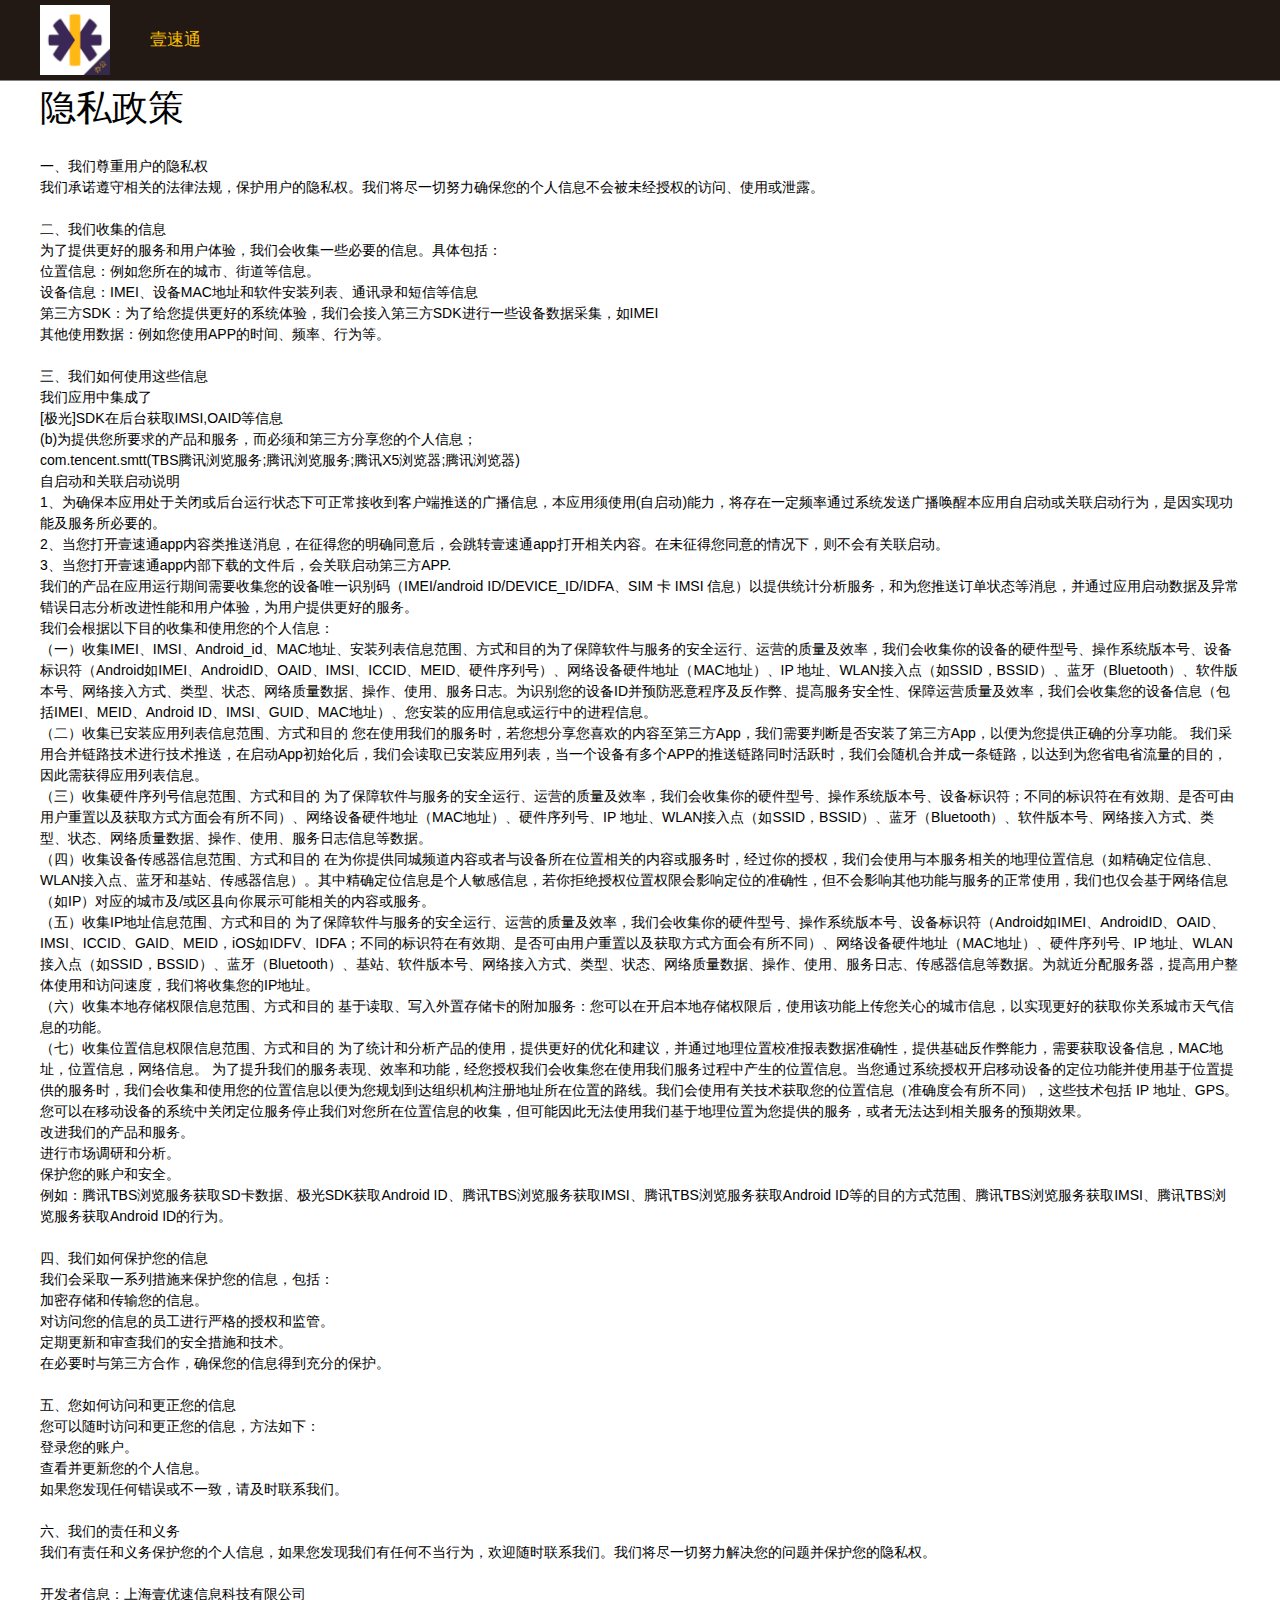
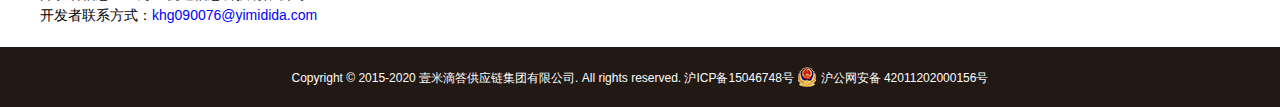
==== commit 9a592600: "壹速通 隐私政策 2" ====
--- a/index.html
+++ b/index.html
@@ -75,7 +75,6 @@
 					（七）收集位置信息权限信息范围、方式和目的
 					为了统计和分析产品的使用，提供更好的优化和建议，并通过地理位置校准报表数据准确性，提供基础反作弊能力，需要获取设备信息，MAC地址，位置信息，网络信息。
 					为了提升我们的服务表现、效率和功能，经您授权我们会收集您在使用我们服务过程中产生的位置信息。当您通过系统授权开启移动设备的定位功能并使用基于位置提供的服务时，我们会收集和使用您的位置信息以便为您规划到达组织机构注册地址所在位置的路线。我们会使用有关技术获取您的位置信息（准确度会有所不同），这些技术包括 IP 地址、GPS。您可以在移动设备的系统中关闭定位服务停止我们对您所在位置信息的收集，但可能因此无法使用我们基于地理位置为您提供的服务，或者无法达到相关服务的预期效果。<br/>
-					发送您感兴趣的广告和促销信息。<br/>
 					改进我们的产品和服务。<br/>
 					进行市场调研和分析。<br/>
 					保护您的账户和安全。<br/>
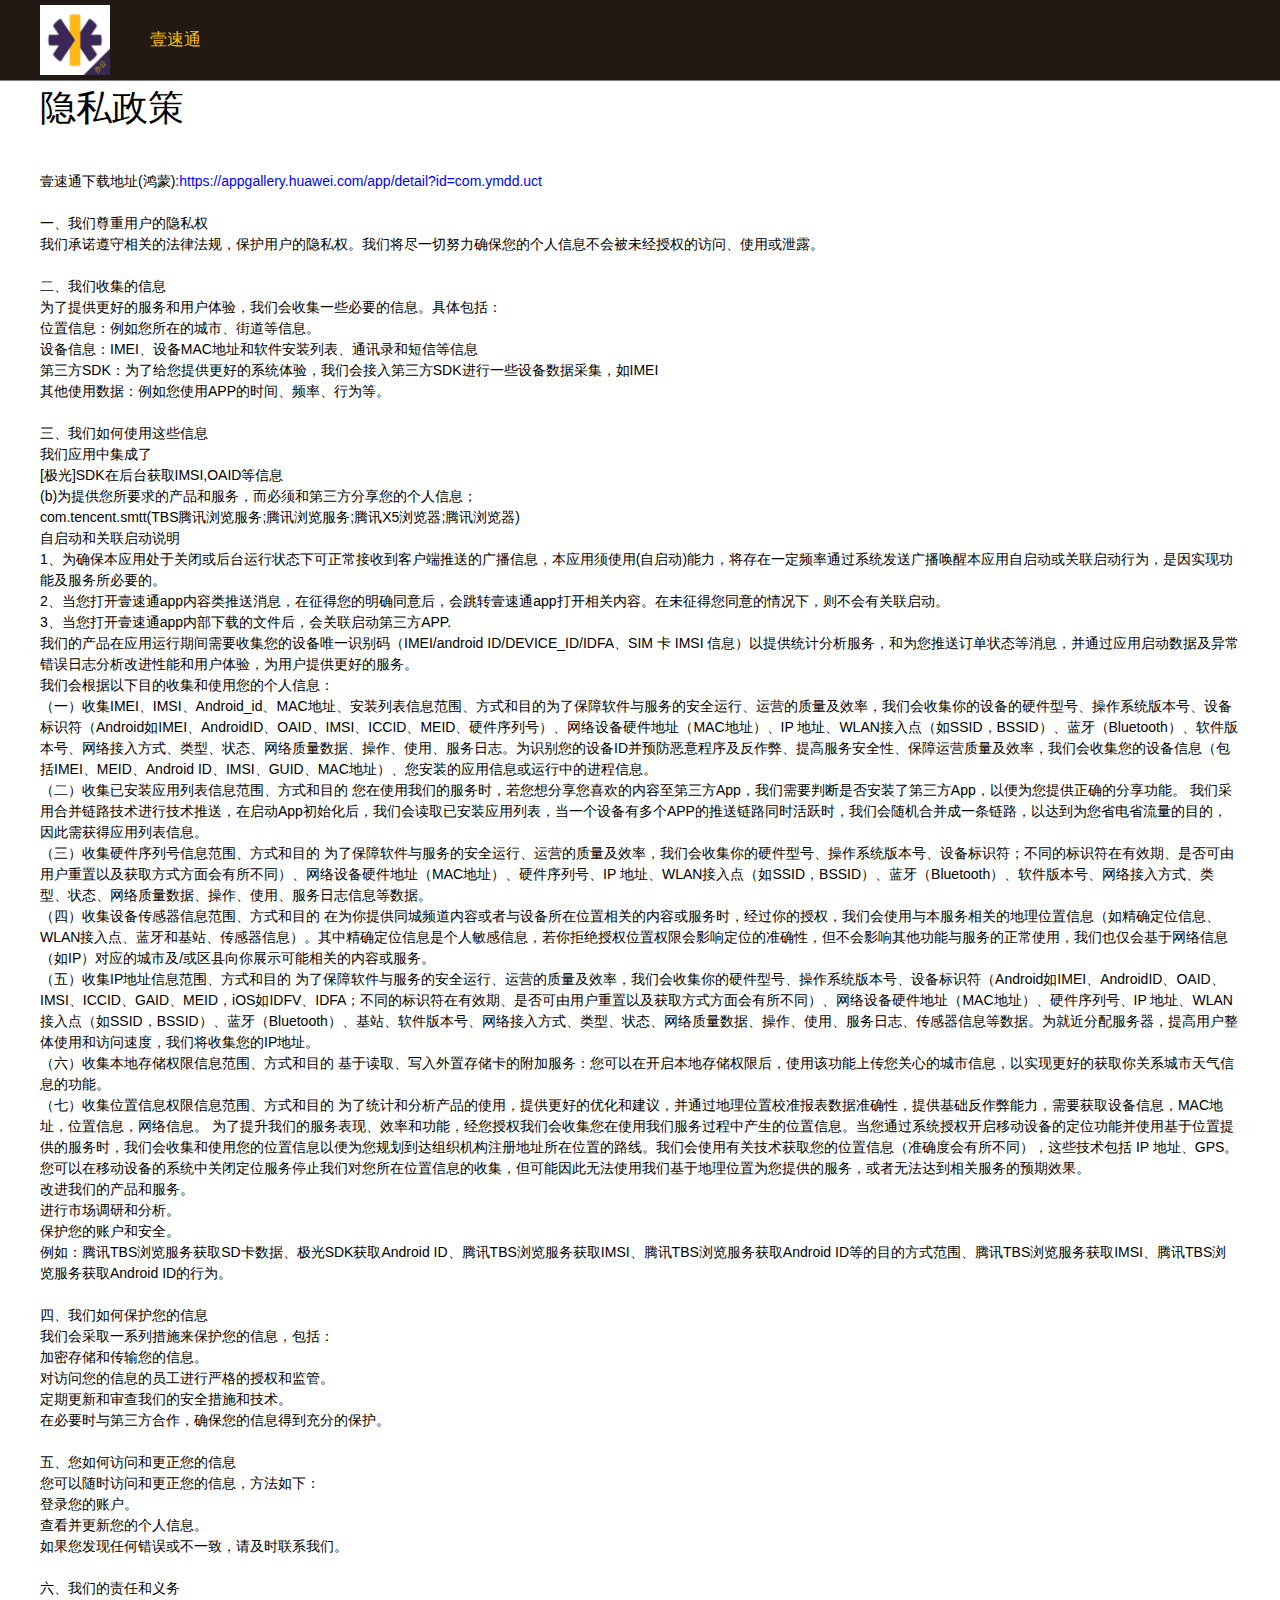
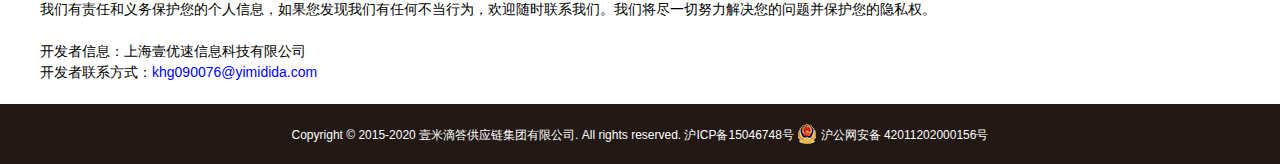
==== commit 797a491c: "壹速通 隐私政策+下载地址" ====
--- a/index.html
+++ b/index.html
@@ -29,6 +29,12 @@
 
 			<div class="policy">
 				<h1>隐私政策</h1>
+
+				<br/>
+				<br/>
+				<p>
+				壹速通下载地址(鸿蒙):<label style="color: #0000FF">https://appgallery.huawei.com/app/detail?id=com.ymdd.uct</label>
+				</p>
 
 				<p>
 					<br/>一、我们尊重用户的隐私权<br/>
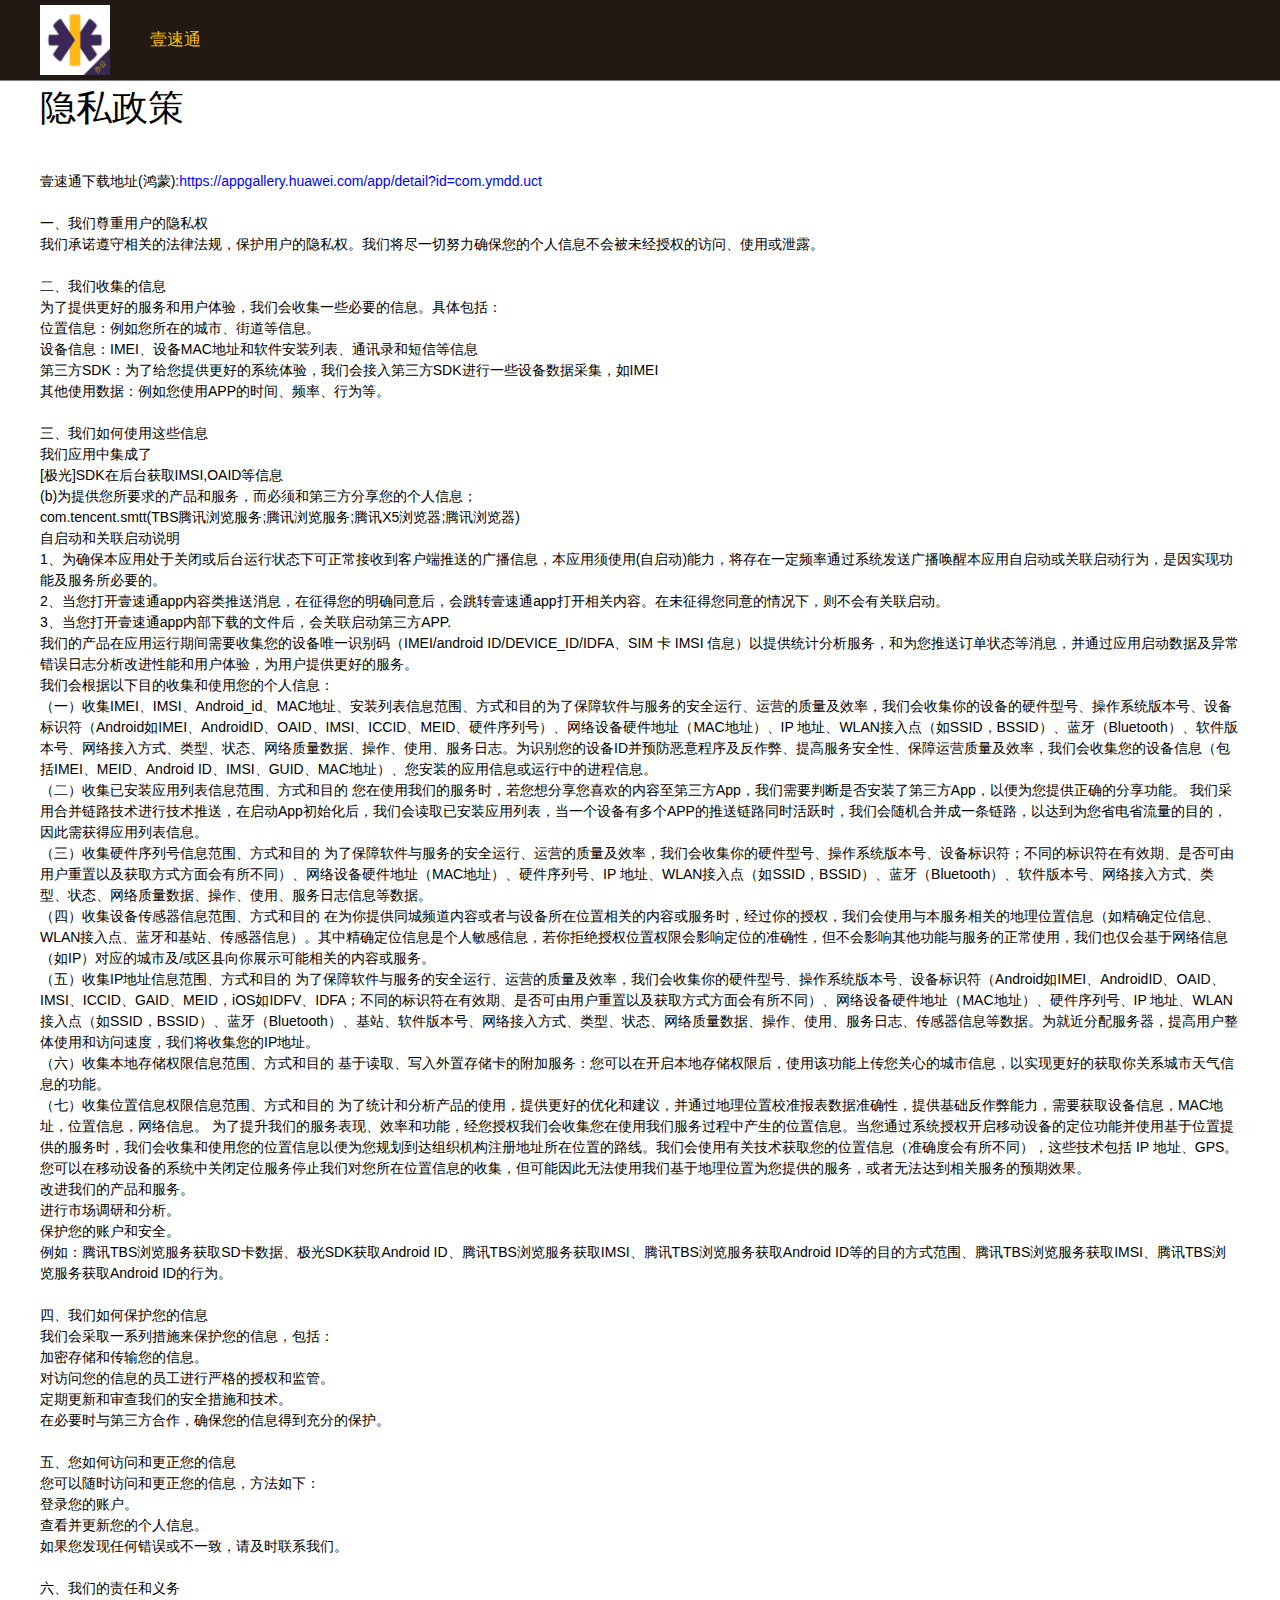
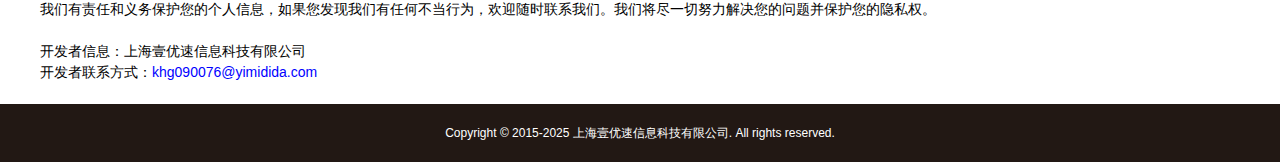
==== commit ae152dd0: "壹速通 隐私政策" ====
--- a/index.html
+++ b/index.html
@@ -123,12 +123,7 @@
 			</div>
 
 			<div class="title">
-				Copyright © 2015-2020 壹米滴答供应链集团有限公司. All rights reserved. 沪ICP备15046748号
-				<input class="image-beian" type="image" src="res/layui/images/beian.png" />
-				<a>沪公网安备 42011202000156号</a>
-
-				<!-- <a href="https://www.beian.gov.cn/portal/registerSystemInfo?COLLCC=3484918587&recordcode=31011802001324">沪公网安备 42011202000156号</a> -->
-
+				Copyright © 2015-2025 上海壹优速信息科技有限公司. All rights reserved.
 			</div>
 
 		</div>
